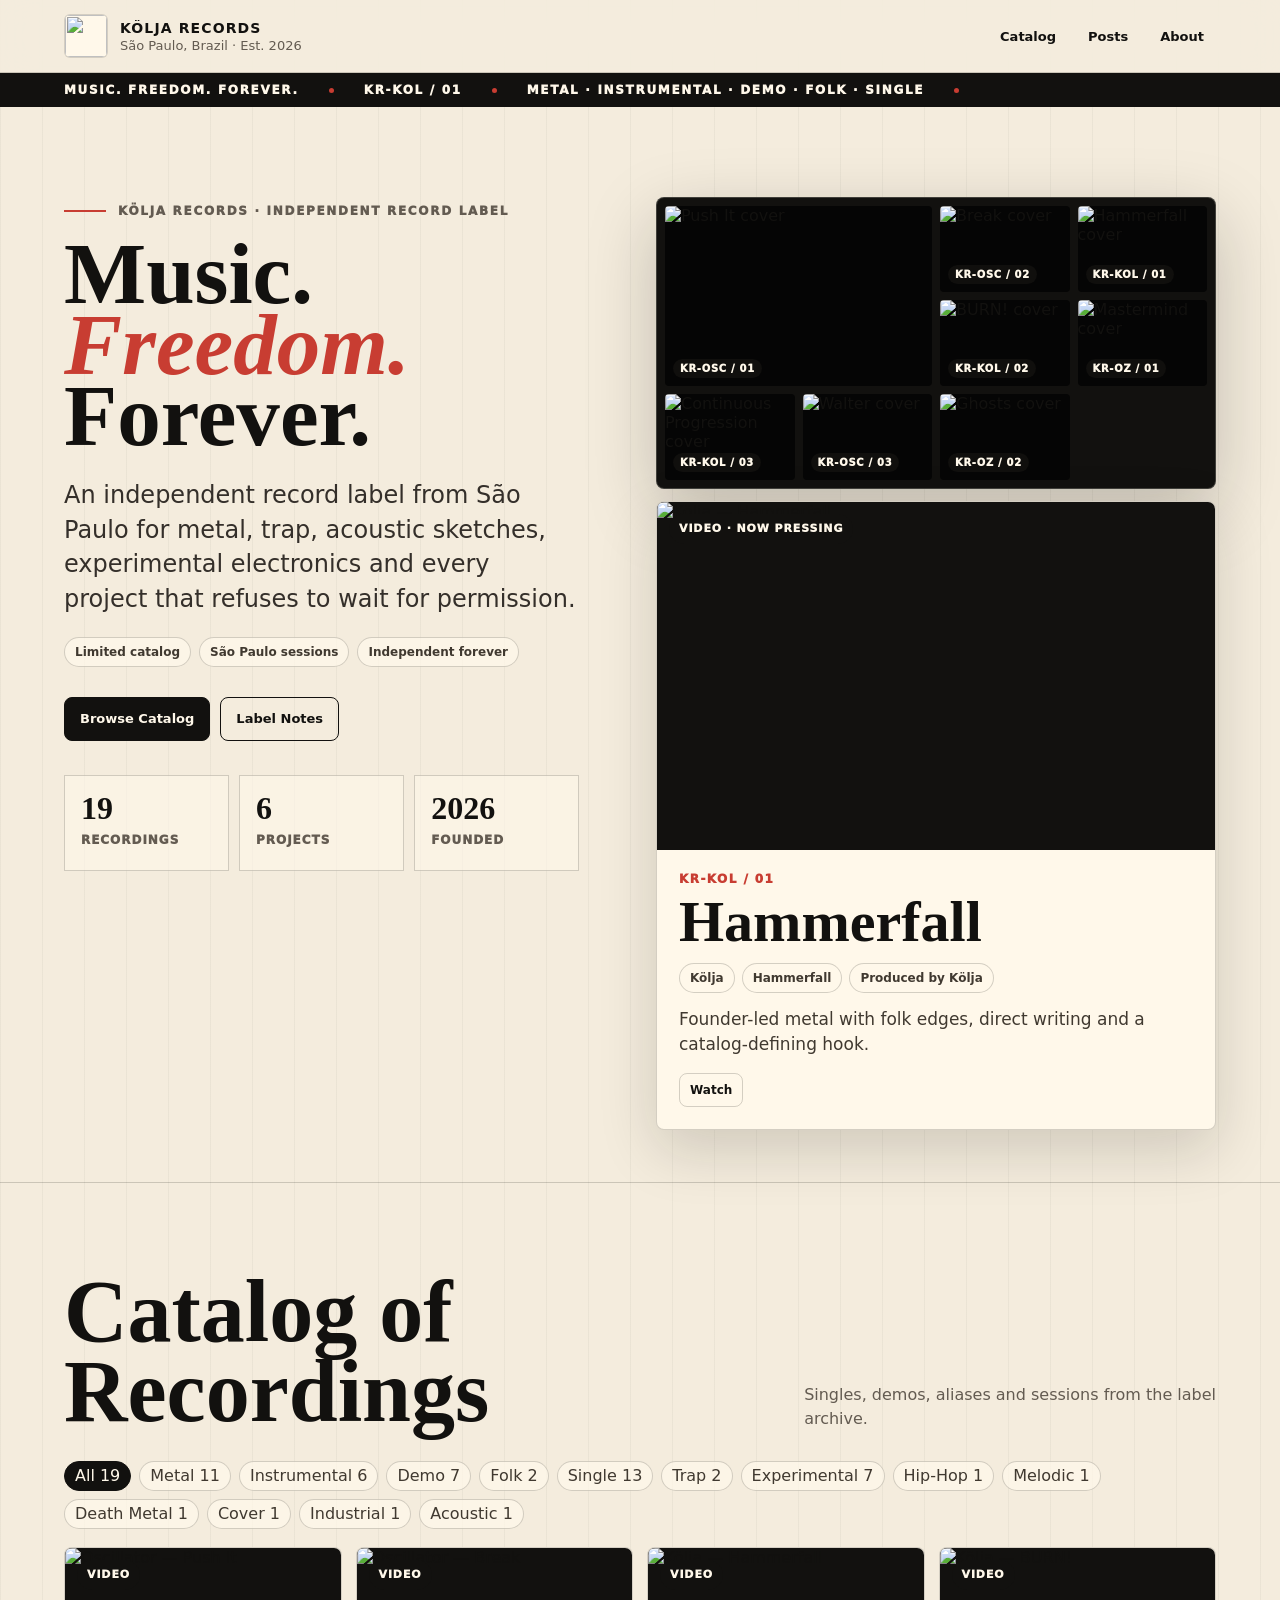
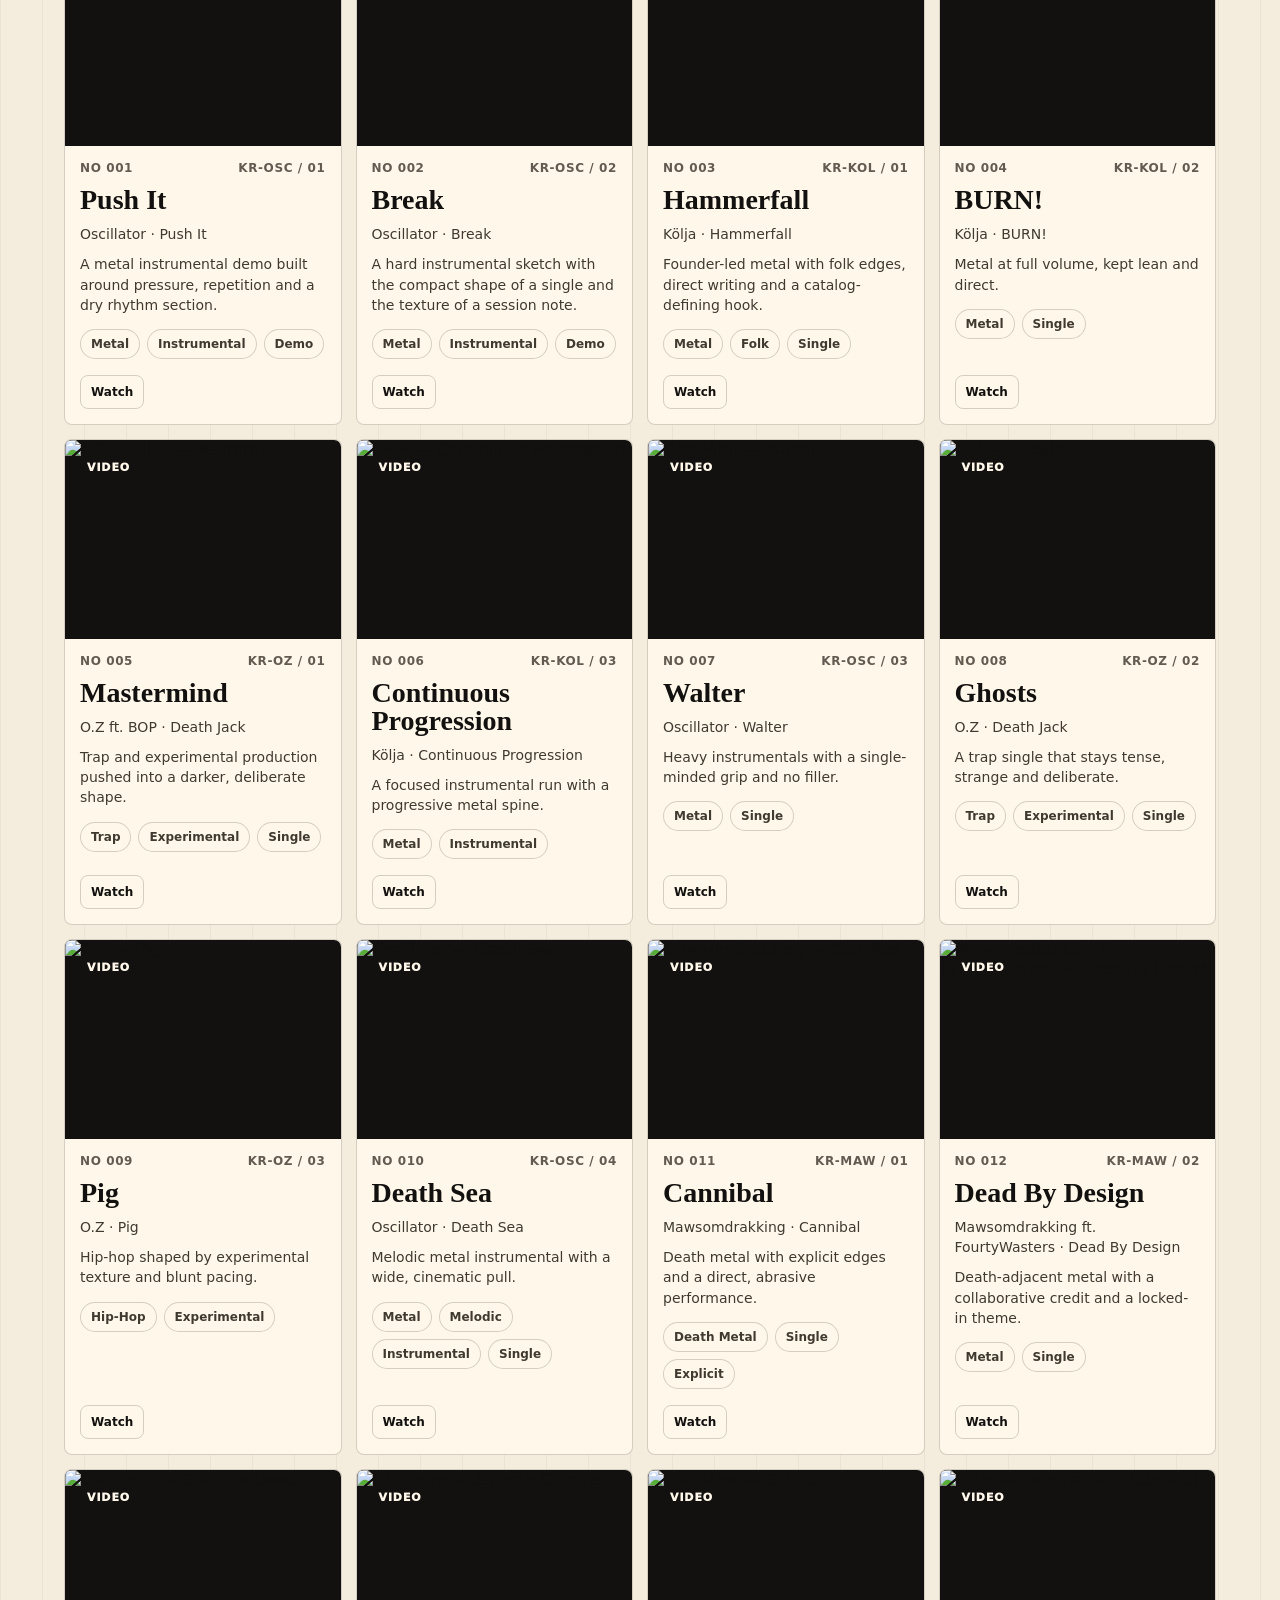
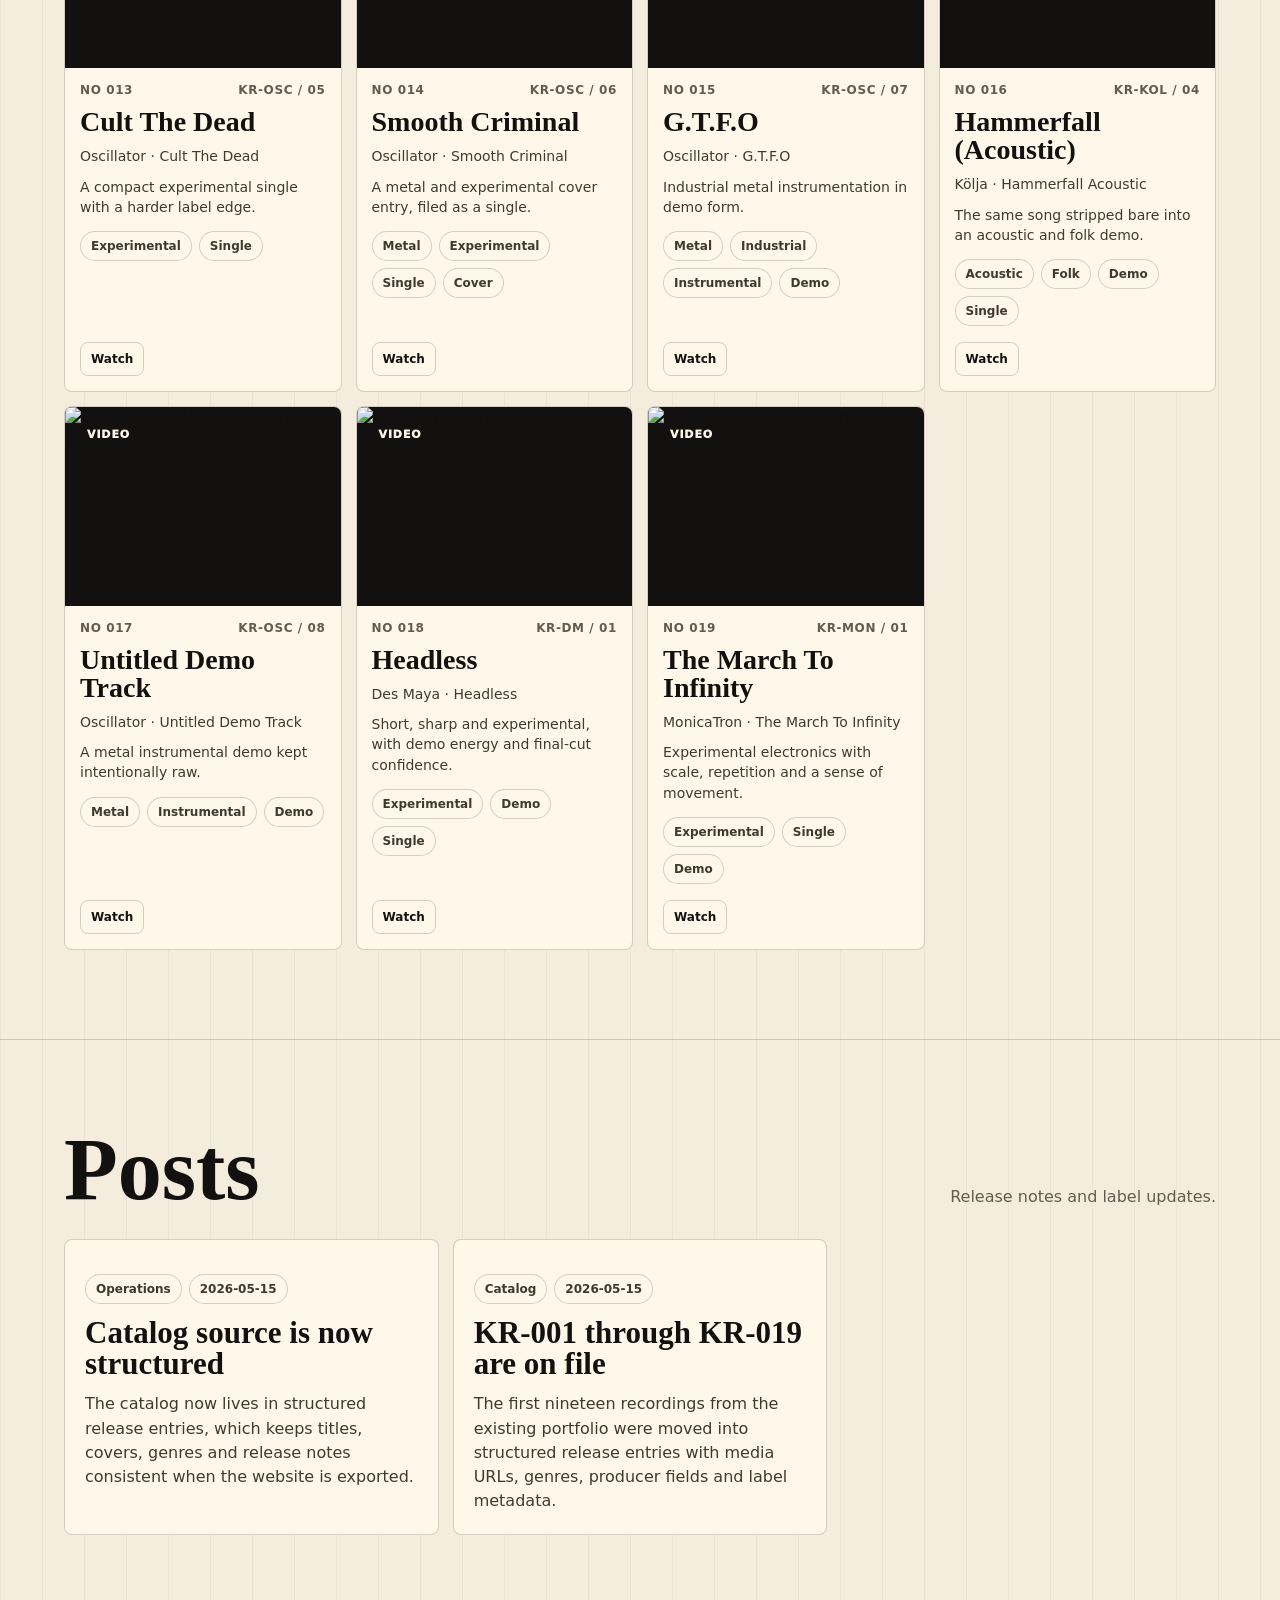
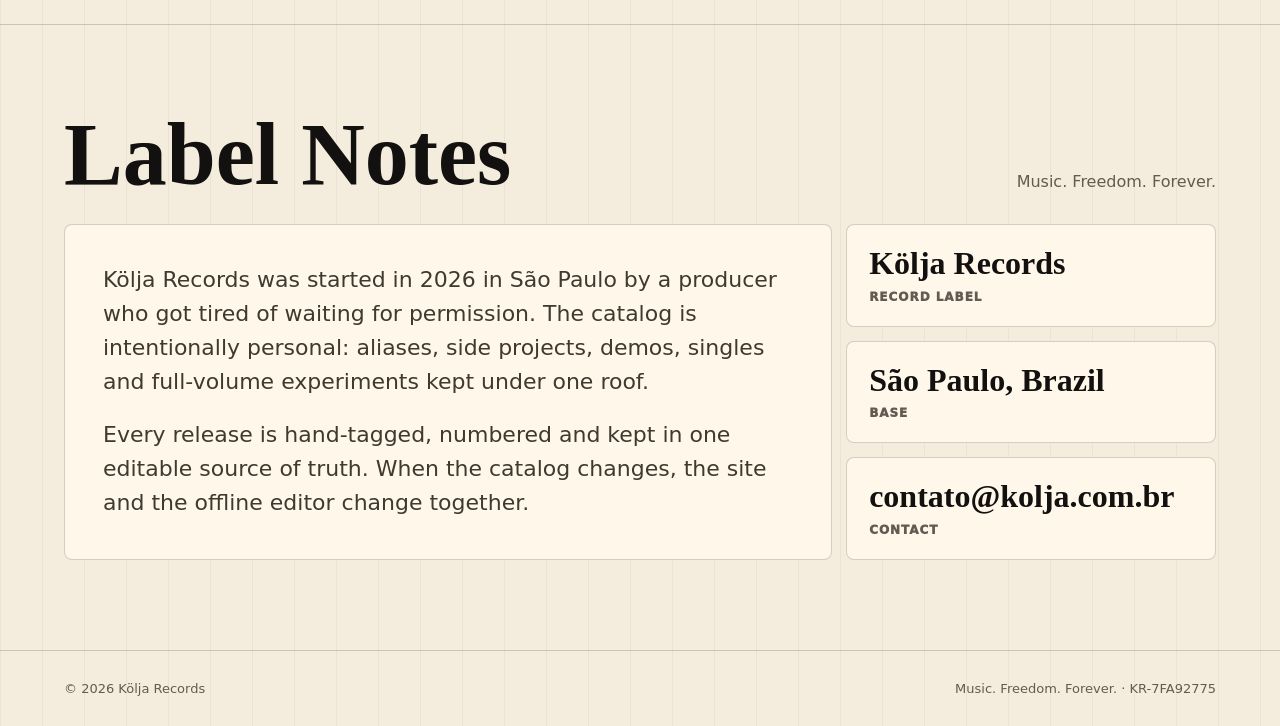
==== index.html @ baf02630 "Update index.html" ====
<!doctype html>
<html lang="en" data-kolja-public="true">
<head>
  <meta charset="utf-8">
  <meta name="viewport" content="width=device-width, initial-scale=1">
  <meta name="description" content="An independent record label from São Paulo for metal, trap, acoustic sketches, experimental electronics and every project that refuses to wait for permission.">
  <meta name="kolja-content-hash" content="KR-7FA92775">
  <title>Kölja Records — Music. Freedom. Forever.</title>
  <style>
    :root{--ink:#12110f;--paper:#f4ecdd;--cream:#fff8ea;--muted:#635b51;--line:rgba(18,17,15,.18);--accent:#c83d32;--green:#465f4a;--blue:#285b78;--radius:8px;font-family:Inter,ui-sans-serif,system-ui,-apple-system,BlinkMacSystemFont,"Segoe UI",sans-serif;color-scheme:light}
    *{box-sizing:border-box}html{scroll-behavior:smooth}body{margin:0;color:var(--ink);background:linear-gradient(90deg,rgba(18,17,15,.04) 1px,transparent 1px) 0 0/42px 42px,var(--paper)}a{color:inherit;text-decoration:none}img{display:block;max-width:100%}
    .nav{position:sticky;top:0;z-index:20;display:flex;align-items:center;justify-content:space-between;gap:20px;min-height:72px;padding:14px clamp(18px,5vw,72px);border-bottom:1px solid var(--line);background:rgba(244,236,221,.92);backdrop-filter:blur(16px)}
    .brand{display:flex;align-items:center;gap:12px;min-width:0}.logo,.mark{width:44px;height:44px;flex:0 0 44px}.logo{display:block;overflow:hidden;border:1px solid var(--line);border-radius:6px;background:var(--cream)}.logo img{width:100%;height:100%;object-fit:contain}.mark{display:grid;place-items:center;background:var(--ink);color:var(--cream);font-family:Georgia,serif;font-size:24px}.brand-text{min-width:0}.brand-text b,.brand-text span{display:block;white-space:nowrap;overflow:hidden;text-overflow:ellipsis}.brand-text b{font-size:14px;letter-spacing:.08em;text-transform:uppercase}.brand-text span{margin-top:2px;color:var(--muted);font-size:13px}.navlinks{display:flex;gap:8px}.navlinks a{min-height:38px;display:inline-flex;align-items:center;padding:0 12px;border-radius:999px;font-size:13px;font-weight:850}.navlinks a:hover{background:rgba(18,17,15,.07)}
    .ticker{display:flex;gap:30px;overflow:hidden;padding:10px clamp(18px,5vw,72px);background:var(--ink);color:var(--cream);font-size:12px;font-weight:950;letter-spacing:.14em;text-transform:uppercase;white-space:nowrap}.ticker span::after{content:"";display:inline-block;width:5px;height:5px;margin-left:30px;border-radius:50%;background:var(--accent);vertical-align:middle}
    .hero{display:grid;grid-template-columns:minmax(0,1fr) minmax(360px,560px);gap:clamp(28px,6vw,82px);min-height:calc(100vh - 108px);padding:clamp(52px,7vw,96px) clamp(18px,5vw,72px) 52px;border-bottom:1px solid var(--line)}
    .eyebrow{display:inline-flex;align-items:center;gap:12px;margin-bottom:20px;color:var(--muted);font-size:12px;font-weight:950;letter-spacing:.14em;text-transform:uppercase}.eyebrow:before{content:"";width:42px;height:2px;background:var(--accent)}
    h1,h2,h3,p{margin:0}h1{max-width:920px;font-family:Georgia,"Times New Roman",serif;font-size:clamp(62px,8vw,132px);line-height:.82;letter-spacing:0}h1 span{color:var(--accent);font-style:italic}.lead{max-width:700px;margin-top:26px;color:#342f2a;font-size:clamp(18px,2.1vw,24px);line-height:1.45}.cue{display:flex;flex-wrap:wrap;gap:8px;margin-top:20px}.cue span,.chip{display:inline-flex;align-items:center;min-height:30px;padding:0 10px;border:1px solid var(--line);border-radius:999px;background:rgba(255,248,234,.72);color:#403930;font-size:12px;font-weight:850}
    .hero-actions{display:flex;flex-wrap:wrap;gap:10px;margin-top:30px}.button{display:inline-flex;min-height:44px;align-items:center;justify-content:center;padding:0 15px;border-radius:var(--radius);border:1px solid var(--ink);font-size:13px;font-weight:900}.button.dark{background:var(--ink);color:var(--cream)}
    .hero-stack{display:grid;gap:12px;align-self:center}.cover-wall{display:grid;grid-template-columns:repeat(4,minmax(0,1fr));gap:8px;padding:8px;border:1px solid rgba(255,248,234,.2);border-radius:var(--radius);background:var(--ink);box-shadow:0 22px 70px rgba(18,17,15,.22)}.cover-tile{position:relative;min-height:86px;overflow:hidden;border-radius:4px;background:#050505}.cover-tile.large{grid-column:span 2;grid-row:span 2}.cover-tile img,.generated-cover{width:100%;height:100%;object-fit:cover}.cover-tile span{position:absolute;left:8px;bottom:8px;max-width:calc(100% - 16px);overflow:hidden;text-overflow:ellipsis;white-space:nowrap;padding:4px 7px;border-radius:999px;background:rgba(18,17,15,.86);color:var(--cream);font-size:10px;font-weight:950;letter-spacing:.07em}
    .featured{overflow:hidden;border:1px solid var(--line);border-radius:var(--radius);background:var(--cream);box-shadow:0 20px 58px rgba(18,17,15,.16)}.featured-media{position:relative;aspect-ratio:16/10;background:var(--ink)}.featured-media img{width:100%;height:100%;object-fit:cover}.badge{position:absolute;top:12px;left:12px;min-height:30px;display:inline-flex;align-items:center;padding:0 10px;border-radius:999px;background:var(--ink);color:var(--cream);font-size:11px;font-weight:950;letter-spacing:.08em;text-transform:uppercase}.featured-body{padding:22px}.kicker{color:var(--accent);font-size:12px;font-weight:950;letter-spacing:.12em;text-transform:uppercase}.featured h2{margin-top:8px;font-family:Georgia,serif;font-size:clamp(36px,5vw,58px);line-height:.95}.featured p{margin-top:14px;color:#403930;font-size:17px;line-height:1.45}
    .stats{display:grid;grid-template-columns:repeat(3,minmax(0,1fr));gap:10px;margin-top:34px;max-width:760px}.stat{min-height:96px;padding:16px;border:1px solid var(--line);background:rgba(255,248,234,.58)}.stat b{display:block;font-family:Georgia,serif;font-size:32px;line-height:1}.stat span{display:block;margin-top:9px;color:var(--muted);font-size:12px;font-weight:950;letter-spacing:.08em;text-transform:uppercase}
    .section{padding:clamp(46px,7vw,92px) clamp(18px,5vw,72px);border-bottom:1px solid var(--line)}.section-head{display:flex;align-items:end;justify-content:space-between;gap:24px;margin-bottom:30px}.section h2{max-width:780px;font-family:Georgia,serif;font-size:clamp(42px,7vw,88px);line-height:.9}.note{max-width:480px;color:var(--muted);font-size:16px;line-height:1.5}.genre-strip{display:flex;flex-wrap:wrap;gap:8px;margin-bottom:18px}button.chip{font:inherit;cursor:pointer}.chip.active{background:var(--ink);border-color:var(--ink);color:var(--cream)}
    .grid{display:grid;grid-template-columns:repeat(4,minmax(0,1fr));gap:14px}.card{display:flex;min-height:100%;flex-direction:column;overflow:hidden;border:1px solid var(--line);border-radius:var(--radius);background:var(--cream)}.card[hidden]{display:none}.card-cover{position:relative;aspect-ratio:1/.72;background:var(--ink)}.card-cover img{width:100%;height:100%;object-fit:cover}.media-frame{position:absolute;inset:0;width:100%;height:100%;border:0;background:var(--ink)}.audio-player{position:absolute;inset:0;display:grid;align-content:center;gap:12px;padding:18px;background:var(--ink);color:var(--cream)}.audio-player strong{font-family:Georgia,serif;font-size:20px;line-height:1.1}.audio-player audio{width:100%}.card-body{display:flex;flex:1;flex-direction:column;padding:15px}.row{display:flex;justify-content:space-between;gap:10px;color:var(--muted);font-size:12px;font-weight:900;letter-spacing:.05em;text-transform:uppercase}.card h3{margin-top:11px;font-family:Georgia,serif;font-size:28px;line-height:1}.card p{margin-top:10px;color:#403930;font-size:14px;line-height:1.45}.chips{display:flex;flex-wrap:wrap;gap:7px;margin-top:14px}.links{display:flex;flex-wrap:wrap;gap:8px;margin-top:auto;padding-top:16px}.mini{display:inline-flex;min-height:34px;align-items:center;padding:0 10px;border:1px solid var(--line);border-radius:var(--radius);background:transparent;color:inherit;font:inherit;font-size:12px;font-weight:900;cursor:pointer}
    .posts{display:grid;grid-template-columns:repeat(3,minmax(0,1fr));gap:14px}.post{min-height:260px;padding:20px;border:1px solid var(--line);border-radius:var(--radius);background:var(--cream)}.post img{width:100%;aspect-ratio:16/9;object-fit:cover;border-radius:6px;margin-bottom:14px}.post h3{margin-top:13px;font-family:Georgia,serif;font-size:31px;line-height:1}.post p{margin-top:13px;color:#403930;line-height:1.52}
    .about{display:grid;grid-template-columns:minmax(0,1.35fr) minmax(280px,.65fr);gap:14px}.panel{padding:clamp(22px,4vw,38px);border:1px solid var(--line);border-radius:var(--radius);background:var(--cream)}.panel p{color:#403930;font-size:clamp(18px,2vw,22px);line-height:1.55}.panel p+p{margin-top:18px}.metric{padding:22px;border:1px solid var(--line);border-radius:var(--radius);background:var(--cream)}.metric+.metric{margin-top:14px}.metric b{display:block;font-family:Georgia,serif;font-size:clamp(24px,2.5vw,38px);line-height:1.05;overflow-wrap:anywhere}.metric span{display:block;margin-top:9px;color:var(--muted);font-size:12px;font-weight:950;letter-spacing:.08em;text-transform:uppercase}.footer{display:flex;justify-content:space-between;gap:20px;padding:30px clamp(18px,5vw,72px);color:var(--muted);font-size:13px}
    @media(min-width:1121px) and (max-width:1280px){h1{font-size:clamp(62px,6.8vw,96px)}}@media(max-width:1120px){.hero{grid-template-columns:1fr}.grid{grid-template-columns:repeat(3,minmax(0,1fr))}.posts{grid-template-columns:repeat(2,minmax(0,1fr))}.hero-stack{max-width:720px}}@media(max-width:760px){.nav{align-items:stretch;flex-direction:column}.navlinks{overflow:auto}.hero{padding-top:34px}.stats,.about,.posts,.grid{grid-template-columns:1fr}.section-head{align-items:start;flex-direction:column}h1{font-size:clamp(52px,18vw,88px)}.footer{flex-direction:column}}</style>
</head>
<body>

  <header class="nav">
    <a class="brand" href="#top" aria-label="Kölja Records home"><span class="logo" aria-hidden="true"><img src="https://logokr.edgeone.app/file_000000007028720ebb1032bba8e28357.png" alt="" loading="eager" decoding="async"></span><span class="brand-text"><b>Kölja Records</b><span>São Paulo, Brazil · Est. 2026</span></span></a>
    <nav class="navlinks" aria-label="Main navigation"><a href="#catalog">Catalog</a><a href="#posts">Posts</a><a href="#about">About</a></nav>
  </header>
  <div class="ticker" aria-hidden="true"><span>Music. Freedom. Forever.</span><span>KR-KOL / 01</span><span>Metal · Instrumental · Demo · Folk · Single</span></div>
  <main>
    <section class="hero" id="top">
      <div>
        <div class="eyebrow">Kölja Records · Independent Record Label</div>
        <h1>Music. <span>Freedom.</span> Forever.</h1>
        <p class="lead">An independent record label from São Paulo for metal, trap, acoustic sketches, experimental electronics and every project that refuses to wait for permission.</p>
        <div class="cue"><span>Limited catalog</span><span>São Paulo sessions</span><span>Independent forever</span></div>
        <div class="hero-actions"><a class="button dark" href="#catalog">Browse Catalog</a><a class="button" href="#about">Label Notes</a></div>
        <div class="stats"><div class="stat"><b>19</b><span>Recordings</span></div><div class="stat"><b>6</b><span>Projects</span></div><div class="stat"><b>2026</b><span>Founded</span></div></div>
      </div>
      <div class="hero-stack"><div class="cover-wall"><div class="cover-tile large"><img src="https://i.ytimg.com/vi/OGAeGom10KY/hqdefault.jpg" alt="Push It cover"><span>KR-OSC / 01</span></div><div class="cover-tile "><img src="https://i.ytimg.com/vi/koUQryrxqrk/hqdefault.jpg" alt="Break cover"><span>KR-OSC / 02</span></div><div class="cover-tile "><img src="https://i.ytimg.com/vi/xqxQ5IadDpY/hqdefault.jpg" alt="Hammerfall cover"><span>KR-KOL / 01</span></div><div class="cover-tile "><img src="https://i.ytimg.com/vi/GmMP7IqZLj0/hqdefault.jpg" alt="BURN! cover"><span>KR-KOL / 02</span></div><div class="cover-tile "><img src="https://i.ytimg.com/vi/A5YZZgrpbbk/hqdefault.jpg" alt="Mastermind cover"><span>KR-OZ / 01</span></div><div class="cover-tile "><img src="https://i.ytimg.com/vi/zfY__Q774bM/hqdefault.jpg" alt="Continuous Progression cover"><span>KR-KOL / 03</span></div><div class="cover-tile "><img src="https://i.ytimg.com/vi/DG5HLkKvcME/hqdefault.jpg" alt="Walter cover"><span>KR-OSC / 03</span></div><div class="cover-tile "><img src="https://i.ytimg.com/vi/Q6x_J3MQnuU/hqdefault.jpg" alt="Ghosts cover"><span>KR-OZ / 02</span></div></div><article class="featured"><div class="featured-media"><img src="https://i.ytimg.com/vi/xqxQ5IadDpY/hqdefault.jpg" alt="Kölja — Hammerfall"><span class="badge">video · Now pressing</span></div><div class="featured-body"><div class="kicker">KR-KOL / 01</div><h2>Hammerfall</h2><div class="chips"><span class="chip">Kölja</span><span class="chip">Hammerfall</span><span class="chip">Produced by Kölja</span></div><p>Founder-led metal with folk edges, direct writing and a catalog-defining hook.</p><div class="links"><button class="mini" type="button" data-play-media data-media-type="video" data-media-url="https://www.youtube.com/watch?v=xqxQ5IadDpY" data-video-id="xqxQ5IadDpY" data-media-title="Kölja — Hammerfall">Watch</button></div></div></article></div>
    </section>
    <section class="section" id="catalog">
      <div class="section-head"><h2>Catalog of Recordings</h2><p class="note">Singles, demos, aliases and sessions from the label archive.</p></div>
      <div class="genre-strip" role="group" aria-label="Genre filters"><button class="chip active" type="button" data-filter-genre="All" aria-pressed="true">All 19</button><button class="chip" type="button" data-filter-genre="Metal" aria-pressed="false">Metal 11</button><button class="chip" type="button" data-filter-genre="Instrumental" aria-pressed="false">Instrumental 6</button><button class="chip" type="button" data-filter-genre="Demo" aria-pressed="false">Demo 7</button><button class="chip" type="button" data-filter-genre="Folk" aria-pressed="false">Folk 2</button><button class="chip" type="button" data-filter-genre="Single" aria-pressed="false">Single 13</button><button class="chip" type="button" data-filter-genre="Trap" aria-pressed="false">Trap 2</button><button class="chip" type="button" data-filter-genre="Experimental" aria-pressed="false">Experimental 7</button><button class="chip" type="button" data-filter-genre="Hip-Hop" aria-pressed="false">Hip-Hop 1</button><button class="chip" type="button" data-filter-genre="Melodic" aria-pressed="false">Melodic 1</button><button class="chip" type="button" data-filter-genre="Death Metal" aria-pressed="false">Death Metal 1</button><button class="chip" type="button" data-filter-genre="Cover" aria-pressed="false">Cover 1</button><button class="chip" type="button" data-filter-genre="Industrial" aria-pressed="false">Industrial 1</button><button class="chip" type="button" data-filter-genre="Acoustic" aria-pressed="false">Acoustic 1</button></div>
      <div class="grid" data-release-grid><article class="card" data-release-card data-genres="Metal|Instrumental|Demo"><div class="card-cover"><img src="https://i.ytimg.com/vi/OGAeGom10KY/hqdefault.jpg" alt="Oscillator — Push It"><span class="badge">video</span></div><div class="card-body"><div class="row"><span>No 001</span><span>KR-OSC / 01</span></div><h3>Push It</h3><p>Oscillator · Push It</p><p>A metal instrumental demo built around pressure, repetition and a dry rhythm section.</p><div class="chips"><span class="chip">Metal</span><span class="chip">Instrumental</span><span class="chip">Demo</span></div><div class="links"><button class="mini" type="button" data-play-media data-media-type="video" data-media-url="https://www.youtube.com/watch?v=OGAeGom10KY" data-video-id="OGAeGom10KY" data-media-title="Oscillator — Push It">Watch</button></div></div></article><article class="card" data-release-card data-genres="Metal|Instrumental|Demo"><div class="card-cover"><img src="https://i.ytimg.com/vi/koUQryrxqrk/hqdefault.jpg" alt="Oscillator — Break"><span class="badge">video</span></div><div class="card-body"><div class="row"><span>No 002</span><span>KR-OSC / 02</span></div><h3>Break</h3><p>Oscillator · Break</p><p>A hard instrumental sketch with the compact shape of a single and the texture of a session note.</p><div class="chips"><span class="chip">Metal</span><span class="chip">Instrumental</span><span class="chip">Demo</span></div><div class="links"><button class="mini" type="button" data-play-media data-media-type="video" data-media-url="https://www.youtube.com/watch?v=koUQryrxqrk" data-video-id="koUQryrxqrk" data-media-title="Oscillator — Break">Watch</button></div></div></article><article class="card" data-release-card data-genres="Metal|Folk|Single"><div class="card-cover"><img src="https://i.ytimg.com/vi/xqxQ5IadDpY/hqdefault.jpg" alt="Kölja — Hammerfall"><span class="badge">video</span></div><div class="card-body"><div class="row"><span>No 003</span><span>KR-KOL / 01</span></div><h3>Hammerfall</h3><p>Kölja · Hammerfall</p><p>Founder-led metal with folk edges, direct writing and a catalog-defining hook.</p><div class="chips"><span class="chip">Metal</span><span class="chip">Folk</span><span class="chip">Single</span></div><div class="links"><button class="mini" type="button" data-play-media data-media-type="video" data-media-url="https://www.youtube.com/watch?v=xqxQ5IadDpY" data-video-id="xqxQ5IadDpY" data-media-title="Kölja — Hammerfall">Watch</button></div></div></article><article class="card" data-release-card data-genres="Metal|Single"><div class="card-cover"><img src="https://i.ytimg.com/vi/GmMP7IqZLj0/hqdefault.jpg" alt="Kölja — BURN!"><span class="badge">video</span></div><div class="card-body"><div class="row"><span>No 004</span><span>KR-KOL / 02</span></div><h3>BURN!</h3><p>Kölja · BURN!</p><p>Metal at full volume, kept lean and direct.</p><div class="chips"><span class="chip">Metal</span><span class="chip">Single</span></div><div class="links"><button class="mini" type="button" data-play-media data-media-type="video" data-media-url="https://www.youtube.com/watch?v=GmMP7IqZLj0" data-video-id="GmMP7IqZLj0" data-media-title="Kölja — BURN!">Watch</button></div></div></article><article class="card" data-release-card data-genres="Trap|Experimental|Single"><div class="card-cover"><img src="https://i.ytimg.com/vi/A5YZZgrpbbk/hqdefault.jpg" alt="O.Z ft. BOP — Mastermind"><span class="badge">video</span></div><div class="card-body"><div class="row"><span>No 005</span><span>KR-OZ / 01</span></div><h3>Mastermind</h3><p>O.Z ft. BOP · Death Jack</p><p>Trap and experimental production pushed into a darker, deliberate shape.</p><div class="chips"><span class="chip">Trap</span><span class="chip">Experimental</span><span class="chip">Single</span></div><div class="links"><button class="mini" type="button" data-play-media data-media-type="video" data-media-url="https://www.youtube.com/watch?v=A5YZZgrpbbk" data-video-id="A5YZZgrpbbk" data-media-title="O.Z ft. BOP — Mastermind">Watch</button></div></div></article><article class="card" data-release-card data-genres="Metal|Instrumental"><div class="card-cover"><img src="https://i.ytimg.com/vi/zfY__Q774bM/hqdefault.jpg" alt="Kölja — Continuous Progression"><span class="badge">video</span></div><div class="card-body"><div class="row"><span>No 006</span><span>KR-KOL / 03</span></div><h3>Continuous Progression</h3><p>Kölja · Continuous Progression</p><p>A focused instrumental run with a progressive metal spine.</p><div class="chips"><span class="chip">Metal</span><span class="chip">Instrumental</span></div><div class="links"><button class="mini" type="button" data-play-media data-media-type="video" data-media-url="https://www.youtube.com/watch?v=zfY__Q774bM" data-video-id="zfY__Q774bM" data-media-title="Kölja — Continuous Progression">Watch</button></div></div></article><article class="card" data-release-card data-genres="Metal|Single"><div class="card-cover"><img src="https://i.ytimg.com/vi/DG5HLkKvcME/hqdefault.jpg" alt="Oscillator — Walter"><span class="badge">video</span></div><div class="card-body"><div class="row"><span>No 007</span><span>KR-OSC / 03</span></div><h3>Walter</h3><p>Oscillator · Walter</p><p>Heavy instrumentals with a single-minded grip and no filler.</p><div class="chips"><span class="chip">Metal</span><span class="chip">Single</span></div><div class="links"><button class="mini" type="button" data-play-media data-media-type="video" data-media-url="https://www.youtube.com/watch?v=DG5HLkKvcME" data-video-id="DG5HLkKvcME" data-media-title="Oscillator — Walter">Watch</button></div></div></article><article class="card" data-release-card data-genres="Trap|Experimental|Single"><div class="card-cover"><img src="https://i.ytimg.com/vi/Q6x_J3MQnuU/hqdefault.jpg" alt="O.Z — Ghosts"><span class="badge">video</span></div><div class="card-body"><div class="row"><span>No 008</span><span>KR-OZ / 02</span></div><h3>Ghosts</h3><p>O.Z · Death Jack</p><p>A trap single that stays tense, strange and deliberate.</p><div class="chips"><span class="chip">Trap</span><span class="chip">Experimental</span><span class="chip">Single</span></div><div class="links"><button class="mini" type="button" data-play-media data-media-type="video" data-media-url="https://www.youtube.com/watch?v=Q6x_J3MQnuU" data-video-id="Q6x_J3MQnuU" data-media-title="O.Z — Ghosts">Watch</button></div></div></article><article class="card" data-release-card data-genres="Hip-Hop|Experimental"><div class="card-cover"><img src="https://i.ytimg.com/vi/XtA_98WAhuo/hqdefault.jpg" alt="O.Z — Pig"><span class="badge">video</span></div><div class="card-body"><div class="row"><span>No 009</span><span>KR-OZ / 03</span></div><h3>Pig</h3><p>O.Z · Pig</p><p>Hip-hop shaped by experimental texture and blunt pacing.</p><div class="chips"><span class="chip">Hip-Hop</span><span class="chip">Experimental</span></div><div class="links"><button class="mini" type="button" data-play-media data-media-type="video" data-media-url="https://www.youtube.com/watch?v=XtA_98WAhuo" data-video-id="XtA_98WAhuo" data-media-title="O.Z — Pig">Watch</button></div></div></article><article class="card" data-release-card data-genres="Metal|Melodic|Instrumental|Single"><div class="card-cover"><img src="https://i.ytimg.com/vi/2O6iVBwnjs4/hqdefault.jpg" alt="Oscillator — Death Sea"><span class="badge">video</span></div><div class="card-body"><div class="row"><span>No 010</span><span>KR-OSC / 04</span></div><h3>Death Sea</h3><p>Oscillator · Death Sea</p><p>Melodic metal instrumental with a wide, cinematic pull.</p><div class="chips"><span class="chip">Metal</span><span class="chip">Melodic</span><span class="chip">Instrumental</span><span class="chip">Single</span></div><div class="links"><button class="mini" type="button" data-play-media data-media-type="video" data-media-url="https://www.youtube.com/watch?v=2O6iVBwnjs4" data-video-id="2O6iVBwnjs4" data-media-title="Oscillator — Death Sea">Watch</button></div></div></article><article class="card" data-release-card data-genres="Death Metal|Single"><div class="card-cover"><img src="https://i.ytimg.com/vi/qrzESphn3LE/hqdefault.jpg" alt="Mawsomdrakking — Cannibal"><span class="badge">video</span></div><div class="card-body"><div class="row"><span>No 011</span><span>KR-MAW / 01</span></div><h3>Cannibal</h3><p>Mawsomdrakking · Cannibal</p><p>Death metal with explicit edges and a direct, abrasive performance.</p><div class="chips"><span class="chip">Death Metal</span><span class="chip">Single</span><span class="chip">Explicit</span></div><div class="links"><button class="mini" type="button" data-play-media data-media-type="video" data-media-url="https://www.youtube.com/watch?v=qrzESphn3LE" data-video-id="qrzESphn3LE" data-media-title="Mawsomdrakking — Cannibal">Watch</button></div></div></article><article class="card" data-release-card data-genres="Metal|Single"><div class="card-cover"><img src="https://i.ytimg.com/vi/voueU7xzaKA/hqdefault.jpg" alt="Mawsomdrakking ft. FourtyWasters — Dead By Design"><span class="badge">video</span></div><div class="card-body"><div class="row"><span>No 012</span><span>KR-MAW / 02</span></div><h3>Dead By Design</h3><p>Mawsomdrakking ft. FourtyWasters · Dead By Design</p><p>Death-adjacent metal with a collaborative credit and a locked-in theme.</p><div class="chips"><span class="chip">Metal</span><span class="chip">Single</span></div><div class="links"><button class="mini" type="button" data-play-media data-media-type="video" data-media-url="https://www.youtube.com/watch?v=voueU7xzaKA" data-video-id="voueU7xzaKA" data-media-title="Mawsomdrakking ft. FourtyWasters — Dead By Design">Watch</button></div></div></article><article class="card" data-release-card data-genres="Experimental|Single"><div class="card-cover"><img src="https://i.ytimg.com/vi/b_YLZzWeoZM/hqdefault.jpg" alt="Oscillator — Cult The Dead"><span class="badge">video</span></div><div class="card-body"><div class="row"><span>No 013</span><span>KR-OSC / 05</span></div><h3>Cult The Dead</h3><p>Oscillator · Cult The Dead</p><p>A compact experimental single with a harder label edge.</p><div class="chips"><span class="chip">Experimental</span><span class="chip">Single</span></div><div class="links"><button class="mini" type="button" data-play-media data-media-type="video" data-media-url="https://www.youtube.com/watch?v=b_YLZzWeoZM" data-video-id="b_YLZzWeoZM" data-media-title="Oscillator — Cult The Dead">Watch</button></div></div></article><article class="card" data-release-card data-genres="Metal|Experimental|Single|Cover"><div class="card-cover"><img src="https://i.ytimg.com/vi/fEjjSUxQV_4/hqdefault.jpg" alt="Oscillator — Smooth Criminal"><span class="badge">video</span></div><div class="card-body"><div class="row"><span>No 014</span><span>KR-OSC / 06</span></div><h3>Smooth Criminal</h3><p>Oscillator · Smooth Criminal</p><p>A metal and experimental cover entry, filed as a single.</p><div class="chips"><span class="chip">Metal</span><span class="chip">Experimental</span><span class="chip">Single</span><span class="chip">Cover</span></div><div class="links"><button class="mini" type="button" data-play-media data-media-type="video" data-media-url="https://www.youtube.com/watch?v=fEjjSUxQV_4" data-video-id="fEjjSUxQV_4" data-media-title="Oscillator — Smooth Criminal">Watch</button></div></div></article><article class="card" data-release-card data-genres="Metal|Industrial|Instrumental|Demo"><div class="card-cover"><img src="https://i.ytimg.com/vi/HdiH-cpbleE/hqdefault.jpg" alt="Oscillator — G.T.F.O"><span class="badge">video</span></div><div class="card-body"><div class="row"><span>No 015</span><span>KR-OSC / 07</span></div><h3>G.T.F.O</h3><p>Oscillator · G.T.F.O</p><p>Industrial metal instrumentation in demo form.</p><div class="chips"><span class="chip">Metal</span><span class="chip">Industrial</span><span class="chip">Instrumental</span><span class="chip">Demo</span></div><div class="links"><button class="mini" type="button" data-play-media data-media-type="video" data-media-url="https://www.youtube.com/watch?v=HdiH-cpbleE" data-video-id="HdiH-cpbleE" data-media-title="Oscillator — G.T.F.O">Watch</button></div></div></article><article class="card" data-release-card data-genres="Acoustic|Folk|Demo|Single"><div class="card-cover"><img src="https://i.ytimg.com/vi/djJ4DpXkC1E/hqdefault.jpg" alt="Kölja — Hammerfall (Acoustic)"><span class="badge">video</span></div><div class="card-body"><div class="row"><span>No 016</span><span>KR-KOL / 04</span></div><h3>Hammerfall (Acoustic)</h3><p>Kölja · Hammerfall Acoustic</p><p>The same song stripped bare into an acoustic and folk demo.</p><div class="chips"><span class="chip">Acoustic</span><span class="chip">Folk</span><span class="chip">Demo</span><span class="chip">Single</span></div><div class="links"><button class="mini" type="button" data-play-media data-media-type="video" data-media-url="https://www.youtube.com/watch?v=djJ4DpXkC1E" data-video-id="djJ4DpXkC1E" data-media-title="Kölja — Hammerfall (Acoustic)">Watch</button></div></div></article><article class="card" data-release-card data-genres="Metal|Instrumental|Demo"><div class="card-cover"><img src="https://i.ytimg.com/vi/qrxRFZHVUi0/hqdefault.jpg" alt="Oscillator — Untitled Demo Track"><span class="badge">video</span></div><div class="card-body"><div class="row"><span>No 017</span><span>KR-OSC / 08</span></div><h3>Untitled Demo Track</h3><p>Oscillator · Untitled Demo Track</p><p>A metal instrumental demo kept intentionally raw.</p><div class="chips"><span class="chip">Metal</span><span class="chip">Instrumental</span><span class="chip">Demo</span></div><div class="links"><button class="mini" type="button" data-play-media data-media-type="video" data-media-url="https://www.youtube.com/watch?v=qrxRFZHVUi0" data-video-id="qrxRFZHVUi0" data-media-title="Oscillator — Untitled Demo Track">Watch</button></div></div></article><article class="card" data-release-card data-genres="Experimental|Demo|Single"><div class="card-cover"><img src="https://i.ytimg.com/vi/i7XT96PYMW0/hqdefault.jpg" alt="Des Maya — Headless"><span class="badge">video</span></div><div class="card-body"><div class="row"><span>No 018</span><span>KR-DM / 01</span></div><h3>Headless</h3><p>Des Maya · Headless</p><p>Short, sharp and experimental, with demo energy and final-cut confidence.</p><div class="chips"><span class="chip">Experimental</span><span class="chip">Demo</span><span class="chip">Single</span></div><div class="links"><button class="mini" type="button" data-play-media data-media-type="video" data-media-url="https://www.youtube.com/watch?v=i7XT96PYMW0" data-video-id="i7XT96PYMW0" data-media-title="Des Maya — Headless">Watch</button></div></div></article><article class="card" data-release-card data-genres="Experimental|Single|Demo"><div class="card-cover"><img src="https://i.ytimg.com/vi/UQ8yATeTuIo/hqdefault.jpg" alt="MonicaTron — The March To Infinity"><span class="badge">video</span></div><div class="card-body"><div class="row"><span>No 019</span><span>KR-MON / 01</span></div><h3>The March To Infinity</h3><p>MonicaTron · The March To Infinity</p><p>Experimental electronics with scale, repetition and a sense of movement.</p><div class="chips"><span class="chip">Experimental</span><span class="chip">Single</span><span class="chip">Demo</span></div><div class="links"><button class="mini" type="button" data-play-media data-media-type="video" data-media-url="https://www.youtube.com/watch?v=UQ8yATeTuIo" data-video-id="UQ8yATeTuIo" data-media-title="MonicaTron — The March To Infinity">Watch</button></div></div></article></div>
    </section>
    <section class="section" id="posts">
      <div class="section-head"><h2>Posts</h2><p class="note">Release notes and label updates.</p></div>
      <div class="posts"><article class="post"><div class="chips"><span class="chip">Operations</span><span class="chip">2026-05-15</span></div><h3>Catalog source is now structured</h3><p>The catalog now lives in structured release entries, which keeps titles, covers, genres and release notes consistent when the website is exported.</p></article><article class="post"><div class="chips"><span class="chip">Catalog</span><span class="chip">2026-05-15</span></div><h3>KR-001 through KR-019 are on file</h3><p>The first nineteen recordings from the existing portfolio were moved into structured release entries with media URLs, genres, producer fields and label metadata.</p></article></div>
    </section>
    <section class="section" id="about">
      <div class="section-head"><h2>Label Notes</h2><p class="note">Music. Freedom. Forever.</p></div>
      <div class="about"><div class="panel"><p>Kölja Records was started in 2026 in São Paulo by a producer who got tired of waiting for permission. The catalog is intentionally personal: aliases, side projects, demos, singles and full-volume experiments kept under one roof.</p><p>Every release is hand-tagged, numbered and kept in one editable source of truth. When the catalog changes, the site and the offline editor change together.</p></div><div><div class="metric"><b>Kölja Records</b><span>Record label</span></div><div class="metric"><b>São Paulo, Brazil</b><span>Base</span></div><div class="metric"><b>contato@kolja.com.br</b><span>Contact</span></div></div></div>
    </section>
  </main>
  <footer class="footer"><span>© 2026 Kölja Records</span><span>Music. Freedom. Forever. · KR-7FA92775</span></footer>
<script type="application/json" id="kolja-public-data">{
  "schema": "kolja-records-studio-v1",
  "meta": {
    "toolVersion": "1.0.0",
    "createdFrom": [
      "Kölja Records — Music. Freedom. Forever..html",
      "Kölja Records — Portfolio · Catalog of Recordings.html"
    ],
    "lastExportedAt": "2026-05-16T00:04:27.380Z",
    "contentHash": "KR-7FA92775"
  },
  "label": {
    "logoUrl": "https://logokr.edgeone.app/file_000000007028720ebb1032bba8e28357.png",
    "name": "Kölja Records",
    "mark": "K",
    "tagline": "Music. Freedom. Forever.",
    "heroTitle": "Music. Freedom. Forever.",
    "intro": "An independent record label from São Paulo for metal, trap, acoustic sketches, experimental electronics and every project that refuses to wait for permission.",
    "location": "São Paulo, Brazil",
    "founded": "2026",
    "recordLabel": "Kölja Records",
    "contact": "contato@kolja.com.br",
    "about": [
      "Kölja Records was started in 2026 in São Paulo by a producer who got tired of waiting for permission. The catalog is intentionally personal: aliases, side projects, demos, singles and full-volume experiments kept under one roof.",
      "Every release is hand-tagged, numbered and kept in one editable source of truth. When the catalog changes, the site and the offline editor change together."
    ],
    "links": {
      "youtube": "https://www.youtube.com/@Koljarecords",
      "bandcamp": "",
      "instagram": "https://instagram.com/koljarecords"
    }
  },
  "settings": {
    "theme": "afterhours",
    "accent": "#c83d32",
    "heroReleaseId": "kr-kol-01",
    "density": "editorial"
  },
  "genres": [
    "Metal",
    "Instrumental",
    "Demo",
    "Folk",
    "Single",
    "Trap",
    "Experimental",
    "Hip-Hop",
    "Melodic",
    "Death Metal",
    "Cover",
    "Industrial",
    "Acoustic"
  ],
  "posts": [
    {
      "published": true,
      "imageUrl": "",
      "id": "post-001",
      "date": "2026-05-15",
      "title": "Catalog source is now structured",
      "kicker": "Operations",
      "body": "The catalog now lives in structured release entries, which keeps titles, covers, genres and release notes consistent when the website is exported."
    },
    {
      "published": true,
      "imageUrl": "",
      "id": "post-002",
      "date": "2026-05-15",
      "title": "KR-001 through KR-019 are on file",
      "kicker": "Catalog",
      "body": "The first nineteen recordings from the existing portfolio were moved into structured release entries with media URLs, genres, producer fields and label metadata."
    }
  ],
  "releases": [
    {
      "published": true,
      "spotifyUrl": "",
      "bandcampUrl": "",
      "featured": false,
      "advisory": false,
      "id": "kr-osc-01",
      "number": "001",
      "catalog": "KR-OSC / 01",
      "title": "Push It",
      "artist": "Oscillator",
      "albumName": "Push It",
      "producer": "Kölja",
      "recordLabel": "Kölja Records",
      "genres": [
        "Metal",
        "Instrumental",
        "Demo"
      ],
      "mediaType": "video",
      "mediaUrl": "https://www.youtube.com/watch?v=OGAeGom10KY",
      "coverUrl": "https://i.ytimg.com/vi/OGAeGom10KY/hqdefault.jpg",
      "releaseDate": "2024-01-01",
      "description": "A metal instrumental demo built around pressure, repetition and a dry rhythm section."
    },
    {
      "published": true,
      "spotifyUrl": "",
      "bandcampUrl": "",
      "featured": false,
      "advisory": false,
      "id": "kr-osc-02",
      "number": "002",
      "catalog": "KR-OSC / 02",
      "title": "Break",
      "artist": "Oscillator",
      "albumName": "Break",
      "producer": "Kölja",
      "recordLabel": "Kölja Records",
      "genres": [
        "Metal",
        "Instrumental",
        "Demo"
      ],
      "mediaType": "video",
      "mediaUrl": "https://www.youtube.com/watch?v=koUQryrxqrk",
      "coverUrl": "https://i.ytimg.com/vi/koUQryrxqrk/hqdefault.jpg",
      "releaseDate": "2024-01-02",
      "description": "A hard instrumental sketch with the compact shape of a single and the texture of a session note."
    },
    {
      "published": true,
      "spotifyUrl": "",
      "bandcampUrl": "",
      "featured": true,
      "advisory": false,
      "id": "kr-kol-01",
      "number": "003",
      "catalog": "KR-KOL / 01",
      "title": "Hammerfall",
      "artist": "Kölja",
      "albumName": "Hammerfall",
      "producer": "Kölja",
      "recordLabel": "Kölja Records",
      "genres": [
        "Metal",
        "Folk",
        "Single"
      ],
      "mediaType": "video",
      "mediaUrl": "https://www.youtube.com/watch?v=xqxQ5IadDpY",
      "coverUrl": "https://i.ytimg.com/vi/xqxQ5IadDpY/hqdefault.jpg",
      "releaseDate": "2024-01-03",
      "description": "Founder-led metal with folk edges, direct writing and a catalog-defining hook."
    },
    {
      "published": true,
      "spotifyUrl": "",
      "bandcampUrl": "",
      "featured": true,
      "advisory": false,
      "id": "kr-kol-02",
      "number": "004",
      "catalog": "KR-KOL / 02",
      "title": "BURN!",
      "artist": "Kölja",
      "albumName": "BURN!",
      "producer": "Kölja",
      "recordLabel": "Kölja Records",
      "genres": [
        "Metal",
        "Single"
      ],
      "mediaType": "video",
      "mediaUrl": "https://www.youtube.com/watch?v=GmMP7IqZLj0",
      "coverUrl": "https://i.ytimg.com/vi/GmMP7IqZLj0/hqdefault.jpg",
      "releaseDate": "2024-01-04",
      "description": "Metal at full volume, kept lean and direct."
    },
    {
      "published": true,
      "spotifyUrl": "",
      "bandcampUrl": "",
      "featured": false,
      "advisory": false,
      "id": "kr-oz-01",
      "number": "005",
      "catalog": "KR-OZ / 01",
      "title": "Mastermind",
      "artist": "O.Z ft. BOP",
      "albumName": "Death Jack",
      "producer": "Kölja",
      "recordLabel": "Kölja Records",
      "genres": [
        "Trap",
        "Experimental",
        "Single"
      ],
      "mediaType": "video",
      "mediaUrl": "https://www.youtube.com/watch?v=A5YZZgrpbbk",
      "coverUrl": "https://i.ytimg.com/vi/A5YZZgrpbbk/hqdefault.jpg",
      "releaseDate": "2024-01-05",
      "description": "Trap and experimental production pushed into a darker, deliberate shape."
    },
    {
      "published": true,
      "spotifyUrl": "",
      "bandcampUrl": "",
      "featured": false,
      "advisory": false,
      "id": "kr-kol-03",
      "number": "006",
      "catalog": "KR-KOL / 03",
      "title": "Continuous Progression",
      "artist": "Kölja",
      "albumName": "Continuous Progression",
      "producer": "Kölja",
      "recordLabel": "Kölja Records",
      "genres": [
        "Metal",
        "Instrumental"
      ],
      "mediaType": "video",
      "mediaUrl": "https://www.youtube.com/watch?v=zfY__Q774bM",
      "coverUrl": "https://i.ytimg.com/vi/zfY__Q774bM/hqdefault.jpg",
      "releaseDate": "2024-01-06",
      "description": "A focused instrumental run with a progressive metal spine."
    },
    {
      "published": true,
      "spotifyUrl": "",
      "bandcampUrl": "",
      "featured": true,
      "advisory": false,
      "id": "kr-osc-03",
      "number": "007",
      "catalog": "KR-OSC / 03",
      "title": "Walter",
      "artist": "Oscillator",
      "albumName": "Walter",
      "producer": "Kölja",
      "recordLabel": "Kölja Records",
      "genres": [
        "Metal",
        "Single"
      ],
      "mediaType": "video",
      "mediaUrl": "https://www.youtube.com/watch?v=DG5HLkKvcME",
      "coverUrl": "https://i.ytimg.com/vi/DG5HLkKvcME/hqdefault.jpg",
      "releaseDate": "2024-01-07",
      "description": "Heavy instrumentals with a single-minded grip and no filler."
    },
    {
      "published": true,
      "spotifyUrl": "",
      "bandcampUrl": "",
      "featured": true,
      "advisory": false,
      "id": "kr-oz-02",
      "number": "008",
      "catalog": "KR-OZ / 02",
      "title": "Ghosts",
      "artist": "O.Z",
      "albumName": "Death Jack",
      "producer": "Kölja",
      "recordLabel": "Kölja Records",
      "genres": [
        "Trap",
        "Experimental",
        "Single"
      ],
      "mediaType": "video",
      "mediaUrl": "https://www.youtube.com/watch?v=Q6x_J3MQnuU",
      "coverUrl": "https://i.ytimg.com/vi/Q6x_J3MQnuU/hqdefault.jpg",
      "releaseDate": "2024-01-08",
      "description": "A trap single that stays tense, strange and deliberate."
    },
    {
      "published": true,
      "spotifyUrl": "",
      "bandcampUrl": "",
      "featured": false,
      "advisory": false,
      "id": "kr-oz-03",
      "number": "009",
      "catalog": "KR-OZ / 03",
      "title": "Pig",
      "artist": "O.Z",
      "albumName": "Pig",
      "producer": "Kölja",
      "recordLabel": "Kölja Records",
      "genres": [
        "Hip-Hop",
        "Experimental"
      ],
      "mediaType": "video",
      "mediaUrl": "https://www.youtube.com/watch?v=XtA_98WAhuo",
      "coverUrl": "https://i.ytimg.com/vi/XtA_98WAhuo/hqdefault.jpg",
      "releaseDate": "2024-01-09",
      "description": "Hip-hop shaped by experimental texture and blunt pacing."
    },
    {
      "published": true,
      "spotifyUrl": "",
      "bandcampUrl": "",
      "featured": false,
      "advisory": false,
      "id": "kr-osc-04",
      "number": "010",
      "catalog": "KR-OSC / 04",
      "title": "Death Sea",
      "artist": "Oscillator",
      "albumName": "Death Sea",
      "producer": "Kölja",
      "recordLabel": "Kölja Records",
      "genres": [
        "Metal",
        "Melodic",
        "Instrumental",
        "Single"
      ],
      "mediaType": "video",
      "mediaUrl": "https://www.youtube.com/watch?v=2O6iVBwnjs4",
      "coverUrl": "https://i.ytimg.com/vi/2O6iVBwnjs4/hqdefault.jpg",
      "releaseDate": "2024-01-10",
      "description": "Melodic metal instrumental with a wide, cinematic pull."
    },
    {
      "published": true,
      "spotifyUrl": "",
      "bandcampUrl": "",
      "featured": false,
      "advisory": true,
      "id": "kr-maw-01",
      "number": "011",
      "catalog": "KR-MAW / 01",
      "title": "Cannibal",
      "artist": "Mawsomdrakking",
      "albumName": "Cannibal",
      "producer": "Kölja",
      "recordLabel": "Kölja Records",
      "genres": [
        "Death Metal",
        "Single"
      ],
      "mediaType": "video",
      "mediaUrl": "https://www.youtube.com/watch?v=qrzESphn3LE",
      "coverUrl": "https://i.ytimg.com/vi/qrzESphn3LE/hqdefault.jpg",
      "releaseDate": "2024-01-11",
      "description": "Death metal with explicit edges and a direct, abrasive performance."
    },
    {
      "published": true,
      "spotifyUrl": "",
      "bandcampUrl": "",
      "featured": true,
      "advisory": false,
      "id": "kr-maw-02",
      "number": "012",
      "catalog": "KR-MAW / 02",
      "title": "Dead By Design",
      "artist": "Mawsomdrakking ft. FourtyWasters",
      "albumName": "Dead By Design",
      "producer": "Kölja",
      "recordLabel": "Kölja Records",
      "genres": [
        "Metal",
        "Single"
      ],
      "mediaType": "video",
      "mediaUrl": "https://www.youtube.com/watch?v=voueU7xzaKA",
      "coverUrl": "https://i.ytimg.com/vi/voueU7xzaKA/hqdefault.jpg",
      "releaseDate": "2024-01-12",
      "description": "Death-adjacent metal with a collaborative credit and a locked-in theme."
    },
    {
      "published": true,
      "spotifyUrl": "",
      "bandcampUrl": "",
      "featured": false,
      "advisory": false,
      "id": "kr-osc-05",
      "number": "013",
      "catalog": "KR-OSC / 05",
      "title": "Cult The Dead",
      "artist": "Oscillator",
      "albumName": "Cult The Dead",
      "producer": "Kölja",
      "recordLabel": "Kölja Records",
      "genres": [
        "Experimental",
        "Single"
      ],
      "mediaType": "video",
      "mediaUrl": "https://www.youtube.com/watch?v=b_YLZzWeoZM",
      "coverUrl": "https://i.ytimg.com/vi/b_YLZzWeoZM/hqdefault.jpg",
      "releaseDate": "2024-01-13",
      "description": "A compact experimental single with a harder label edge."
    },
    {
      "published": true,
      "spotifyUrl": "",
      "bandcampUrl": "",
      "featured": false,
      "advisory": false,
      "id": "kr-osc-06",
      "number": "014",
      "catalog": "KR-OSC / 06",
      "title": "Smooth Criminal",
      "artist": "Oscillator",
      "albumName": "Smooth Criminal",
      "producer": "Kölja",
      "recordLabel": "Kölja Records",
      "genres": [
        "Metal",
        "Experimental",
        "Single",
        "Cover"
      ],
      "mediaType": "video",
      "mediaUrl": "https://www.youtube.com/watch?v=fEjjSUxQV_4",
      "coverUrl": "https://i.ytimg.com/vi/fEjjSUxQV_4/hqdefault.jpg",
      "releaseDate": "2024-01-14",
      "description": "A metal and experimental cover entry, filed as a single."
    },
    {
      "published": true,
      "spotifyUrl": "",
      "bandcampUrl": "",
      "featured": false,
      "advisory": false,
      "id": "kr-osc-07",
      "number": "015",
      "catalog": "KR-OSC / 07",
      "title": "G.T.F.O",
      "artist": "Oscillator",
      "albumName": "G.T.F.O",
      "producer": "Kölja",
      "recordLabel": "Kölja Records",
      "genres": [
        "Metal",
        "Industrial",
        "Instrumental",
        "Demo"
      ],
      "mediaType": "video",
      "mediaUrl": "https://www.youtube.com/watch?v=HdiH-cpbleE",
      "coverUrl": "https://i.ytimg.com/vi/HdiH-cpbleE/hqdefault.jpg",
      "releaseDate": "2024-01-15",
      "description": "Industrial metal instrumentation in demo form."
    },
    {
      "published": true,
      "spotifyUrl": "",
      "bandcampUrl": "",
      "featured": true,
      "advisory": false,
      "id": "kr-kol-04",
      "number": "016",
      "catalog": "KR-KOL / 04",
      "title": "Hammerfall (Acoustic)",
      "artist": "Kölja",
      "albumName": "Hammerfall Acoustic",
      "producer": "Kölja",
      "recordLabel": "Kölja Records",
      "genres": [
        "Acoustic",
        "Folk",
        "Demo",
        "Single"
      ],
      "mediaType": "video",
      "mediaUrl": "https://www.youtube.com/watch?v=djJ4DpXkC1E",
      "coverUrl": "https://i.ytimg.com/vi/djJ4DpXkC1E/hqdefault.jpg",
      "releaseDate": "2024-01-16",
      "description": "The same song stripped bare into an acoustic and folk demo."
    },
    {
      "published": true,
      "spotifyUrl": "",
      "bandcampUrl": "",
      "featured": false,
      "advisory": false,
      "id": "kr-osc-08",
      "number": "017",
      "catalog": "KR-OSC / 08",
      "title": "Untitled Demo Track",
      "artist": "Oscillator",
      "albumName": "Untitled Demo Track",
      "producer": "Kölja",
      "recordLabel": "Kölja Records",
      "genres": [
        "Metal",
        "Instrumental",
        "Demo"
      ],
      "mediaType": "video",
      "mediaUrl": "https://www.youtube.com/watch?v=qrxRFZHVUi0",
      "coverUrl": "https://i.ytimg.com/vi/qrxRFZHVUi0/hqdefault.jpg",
      "releaseDate": "2024-01-17",
      "description": "A metal instrumental demo kept intentionally raw."
    },
    {
      "published": true,
      "spotifyUrl": "",
      "bandcampUrl": "",
      "featured": true,
      "advisory": false,
      "id": "kr-dm-01",
      "number": "018",
      "catalog": "KR-DM / 01",
      "title": "Headless",
      "artist": "Des Maya",
      "albumName": "Headless",
      "producer": "Kölja",
      "recordLabel": "Kölja Records",
      "genres": [
        "Experimental",
        "Demo",
        "Single"
      ],
      "mediaType": "video",
      "mediaUrl": "https://www.youtube.com/watch?v=i7XT96PYMW0",
      "coverUrl": "https://i.ytimg.com/vi/i7XT96PYMW0/hqdefault.jpg",
      "releaseDate": "2024-01-18",
      "description": "Short, sharp and experimental, with demo energy and final-cut confidence."
    },
    {
      "published": true,
      "spotifyUrl": "",
      "bandcampUrl": "",
      "featured": true,
      "advisory": false,
      "id": "kr-mon-01",
      "number": "019",
      "catalog": "KR-MON / 01",
      "title": "The March To Infinity",
      "artist": "MonicaTron",
      "albumName": "The March To Infinity",
      "producer": "Kölja",
      "recordLabel": "Kölja Records",
      "genres": [
        "Experimental",
        "Single",
        "Demo"
      ],
      "mediaType": "video",
      "mediaUrl": "https://www.youtube.com/watch?v=UQ8yATeTuIo",
      "coverUrl": "https://i.ytimg.com/vi/UQ8yATeTuIo/hqdefault.jpg",
      "releaseDate": "2024-01-19",
      "description": "Experimental electronics with scale, repetition and a sense of movement."
    }
  ]
}</script>
<script>
(() => {
  const cards = Array.from(document.querySelectorAll("[data-release-card]"));
  const filterButtons = Array.from(document.querySelectorAll("[data-filter-genre]"));

  function escapeAttribute(value) {
    return String(value || "").replace(/[&<>"']/g, (char) => ({
      "&": "&amp;",
      "<": "&lt;",
      ">": "&gt;",
      '"': "&quot;",
      "'": "&#39;"
    }[char]));
  }

  function getYouTubeId(url) {
    const raw = String(url || "").trim();
    if (/^[A-Za-z0-9_-]{8,}$/.test(raw) && !raw.includes("http")) return raw;
    const patterns = [
      /youtube\.com\/watch\?v=([^&]+)/,
      /youtu\.be\/([^?&]+)/,
      /youtube\.com\/embed\/([^?&]+)/
    ];
    for (const pattern of patterns) {
      const match = raw.match(pattern);
      if (match) return match[1];
    }
    return "";
  }

  function applyFilter(genre) {
    const selected = genre || "All";
    cards.forEach((card) => {
      const genres = (card.dataset.genres || "").split("|").filter(Boolean);
      card.hidden = selected !== "All" && !genres.includes(selected);
    });
    filterButtons.forEach((button) => {
      const active = button.dataset.filterGenre === selected;
      button.classList.toggle("active", active);
      button.setAttribute("aria-pressed", active ? "true" : "false");
    });
  }

  function playMedia(button) {
    const holder = button.closest(".card, .featured")?.querySelector(".card-cover, .featured-media");
    if (!holder) return;
    const url = button.dataset.mediaUrl || "";
    const mediaType = button.dataset.mediaType || "video";
    const title = escapeAttribute(button.dataset.mediaTitle || "Kölja Records player");
    if (mediaType === "audio") {
      holder.innerHTML = '<div class="audio-player"><strong>' + title + '</strong><audio controls autoplay src="' + escapeAttribute(url) + '"></audio></div>';
      return;
    }
    const videoId = button.dataset.videoId || getYouTubeId(url);
    if (videoId) {
      holder.innerHTML = '<iframe class="media-frame" title="' + title + '" src="https://www.youtube.com/embed/' + escapeAttribute(videoId) + '?autoplay=1&rel=0" allow="accelerometer; autoplay; clipboard-write; encrypted-media; gyroscope; picture-in-picture; web-share" allowfullscreen></iframe>';
      return;
    }
    holder.innerHTML = '<video class="media-frame" controls autoplay src="' + escapeAttribute(url) + '"></video>';
  }

  document.addEventListener("click", (event) => {
    const filter = event.target.closest("[data-filter-genre]");
    if (filter) {
      event.preventDefault();
      applyFilter(filter.dataset.filterGenre);
      return;
    }
    const media = event.target.closest("[data-play-media]");
    if (media) {
      event.preventDefault();
      playMedia(media);
    }
  });
})();
</script>
</body>
</html>
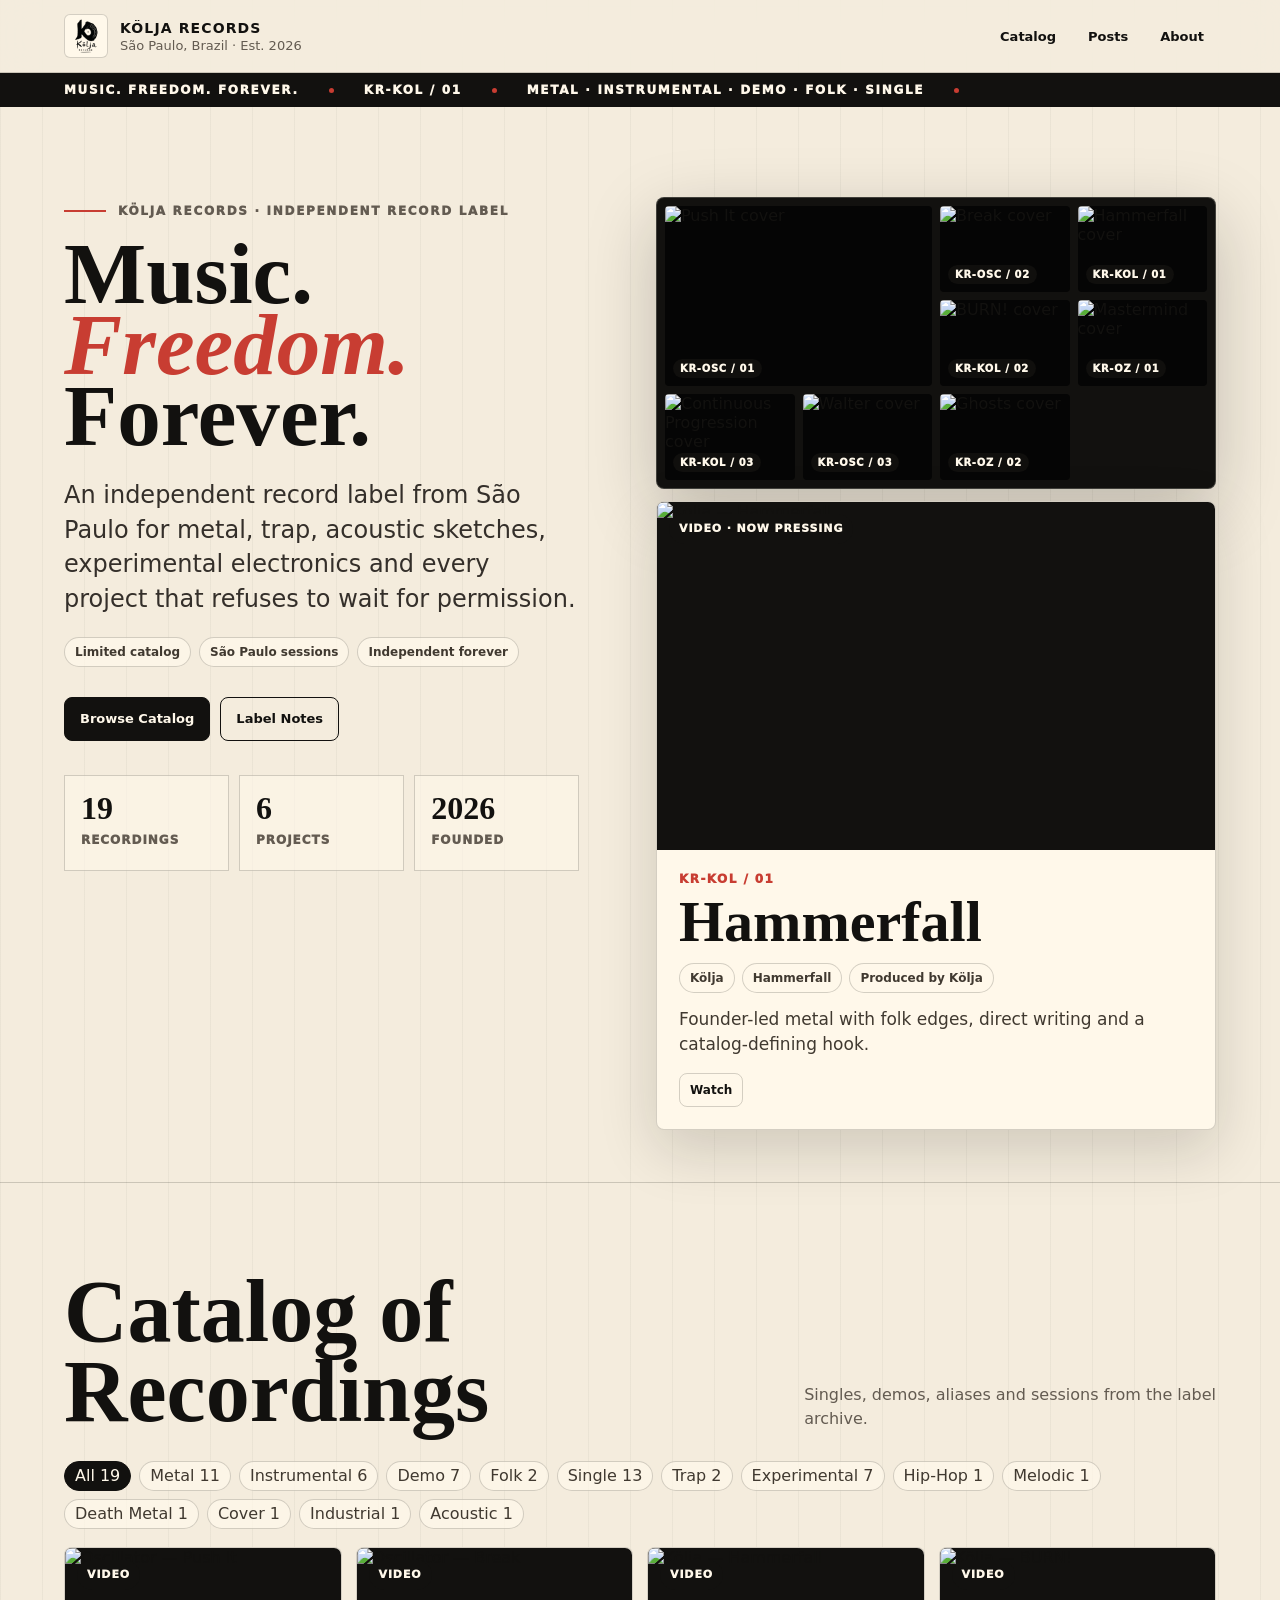
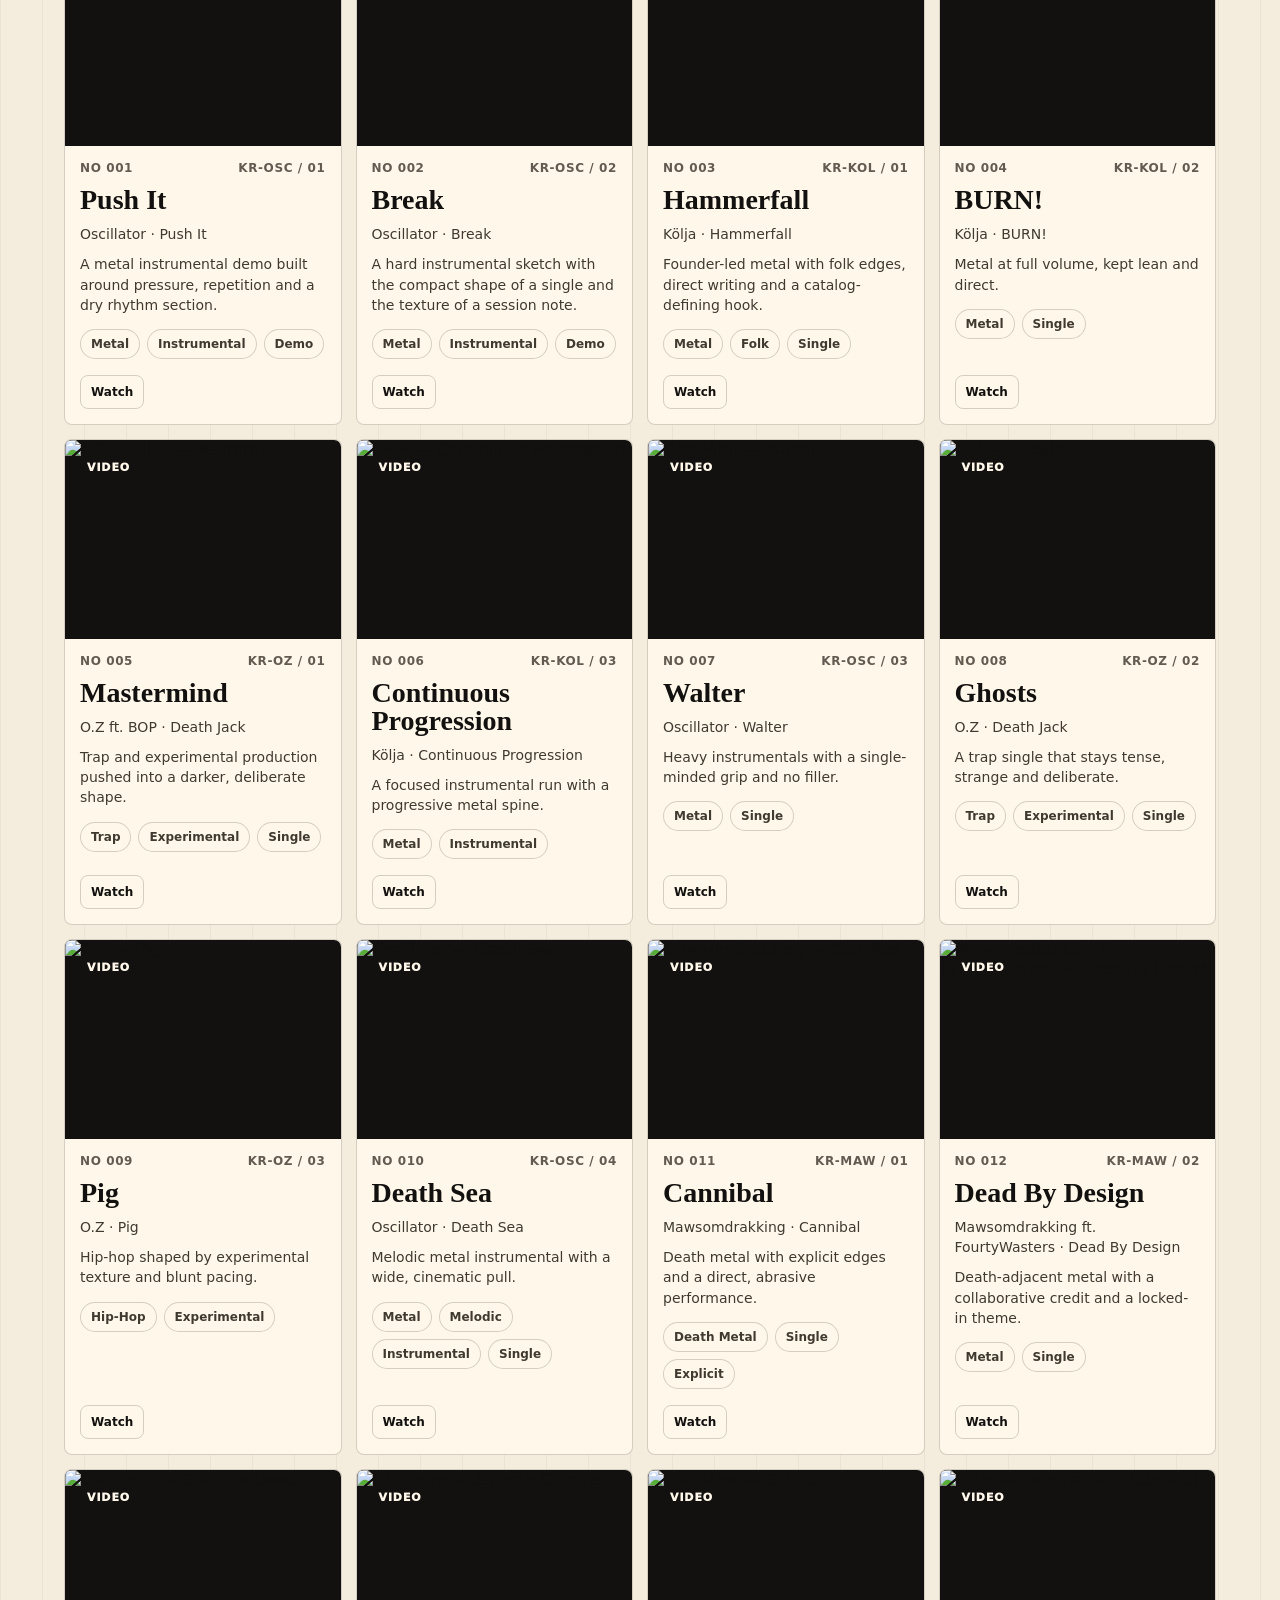
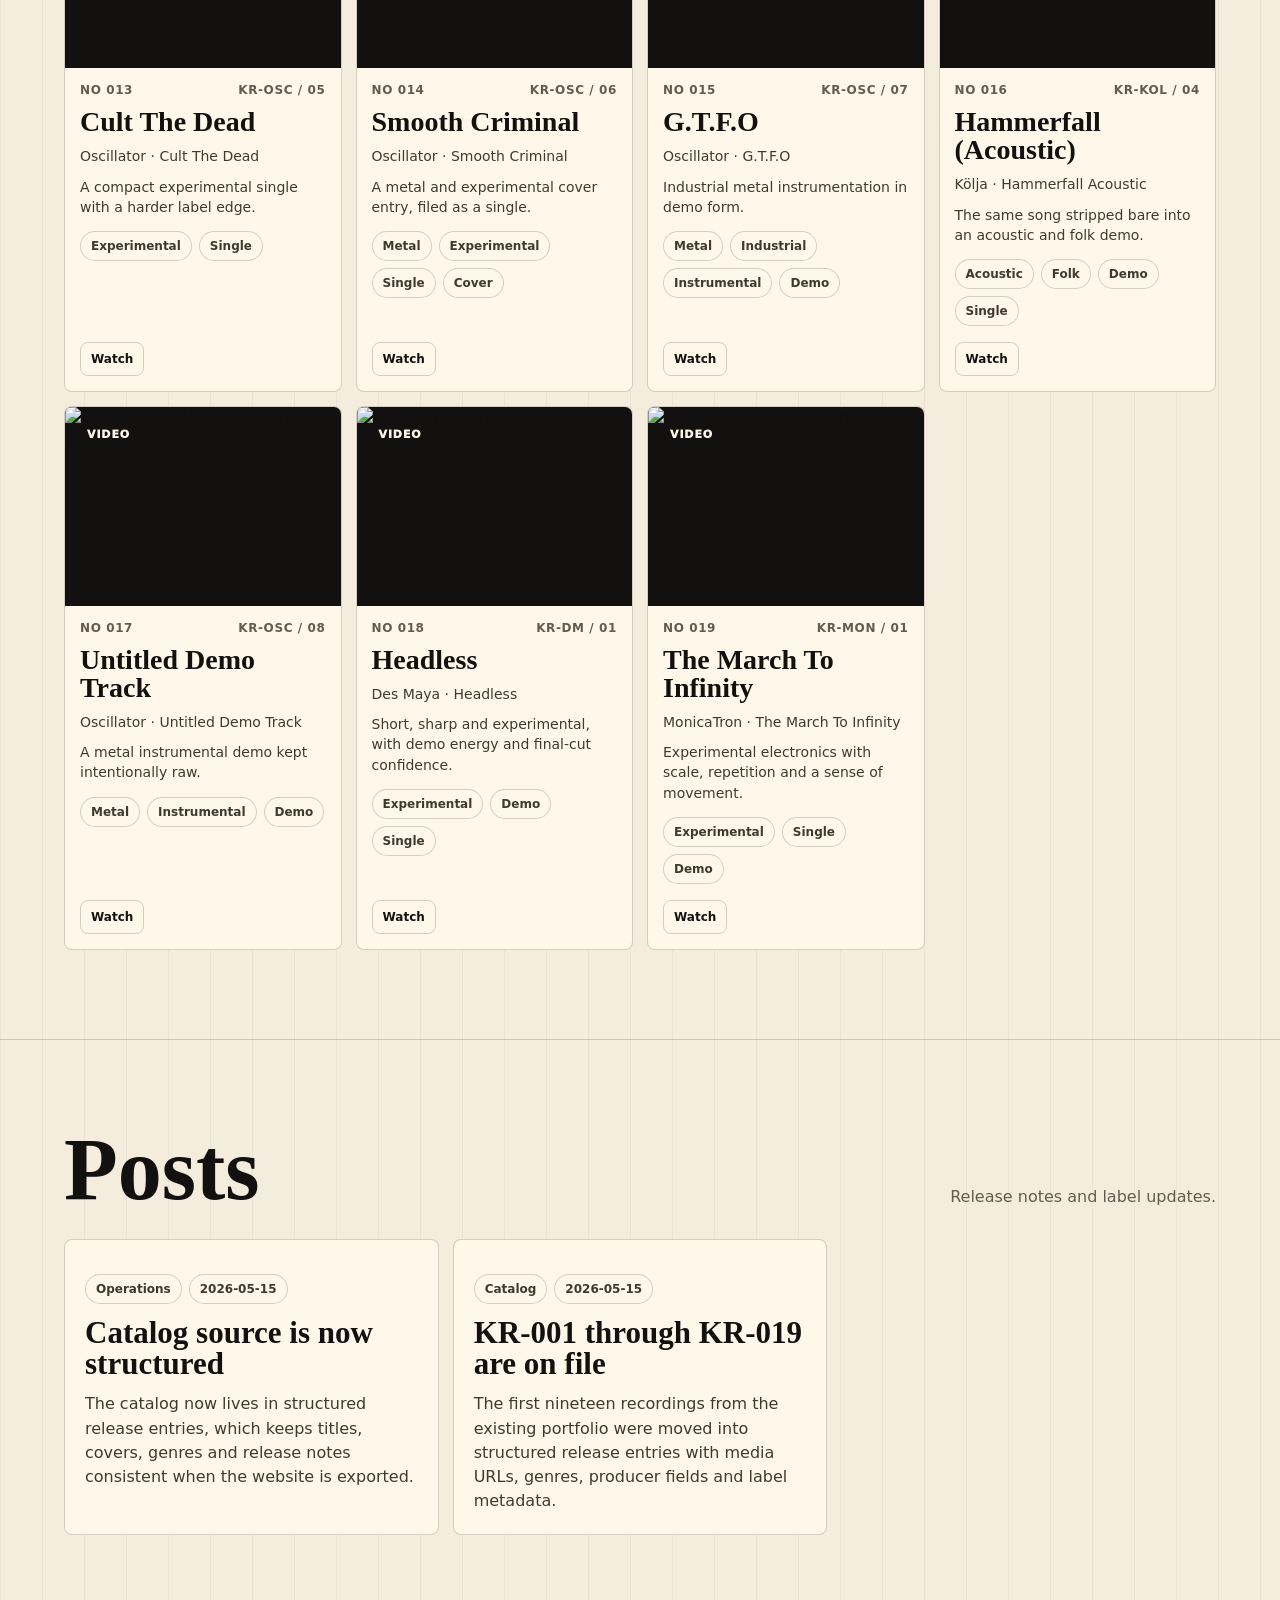
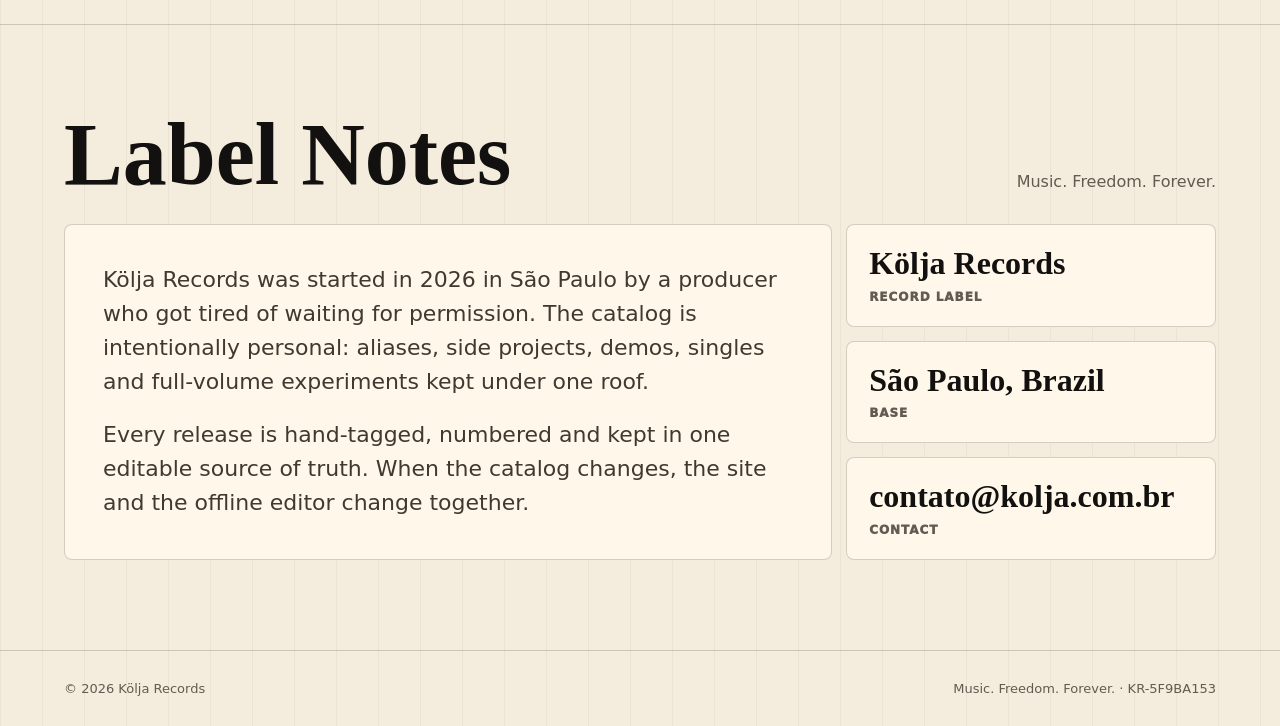
==== commit abf46fe9: "Update index.html" ====
--- a/index.html
+++ b/index.html
@@ -4,7 +4,7 @@
   <meta charset="utf-8">
   <meta name="viewport" content="width=device-width, initial-scale=1">
   <meta name="description" content="An independent record label from São Paulo for metal, trap, acoustic sketches, experimental electronics and every project that refuses to wait for permission.">
-  <meta name="kolja-content-hash" content="KR-7FA92775">
+  <meta name="kolja-content-hash" content="KR-5F9BA153">
   <title>Kölja Records — Music. Freedom. Forever.</title>
   <style>
     :root{--ink:#12110f;--paper:#f4ecdd;--cream:#fff8ea;--muted:#635b51;--line:rgba(18,17,15,.18);--accent:#c83d32;--green:#465f4a;--blue:#285b78;--radius:8px;font-family:Inter,ui-sans-serif,system-ui,-apple-system,BlinkMacSystemFont,"Segoe UI",sans-serif;color-scheme:light}
@@ -28,7 +28,7 @@
 <body>
 
   <header class="nav">
-    <a class="brand" href="#top" aria-label="Kölja Records home"><span class="logo" aria-hidden="true"><img src="https://logokr.edgeone.app/file_000000007028720ebb1032bba8e28357.png" alt="" loading="eager" decoding="async"></span><span class="brand-text"><b>Kölja Records</b><span>São Paulo, Brazil · Est. 2026</span></span></a>
+    <a class="brand" href="#top" aria-label="Kölja Records home"><span class="logo" aria-hidden="true"><img src="logo.png" alt="" loading="eager" decoding="async"></span><span class="brand-text"><b>Kölja Records</b><span>São Paulo, Brazil · Est. 2026</span></span></a>
     <nav class="navlinks" aria-label="Main navigation"><a href="#catalog">Catalog</a><a href="#posts">Posts</a><a href="#about">About</a></nav>
   </header>
   <div class="ticker" aria-hidden="true"><span>Music. Freedom. Forever.</span><span>KR-KOL / 01</span><span>Metal · Instrumental · Demo · Folk · Single</span></div>
@@ -58,7 +58,7 @@
       <div class="about"><div class="panel"><p>Kölja Records was started in 2026 in São Paulo by a producer who got tired of waiting for permission. The catalog is intentionally personal: aliases, side projects, demos, singles and full-volume experiments kept under one roof.</p><p>Every release is hand-tagged, numbered and kept in one editable source of truth. When the catalog changes, the site and the offline editor change together.</p></div><div><div class="metric"><b>Kölja Records</b><span>Record label</span></div><div class="metric"><b>São Paulo, Brazil</b><span>Base</span></div><div class="metric"><b>contato@kolja.com.br</b><span>Contact</span></div></div></div>
     </section>
   </main>
-  <footer class="footer"><span>© 2026 Kölja Records</span><span>Music. Freedom. Forever. · KR-7FA92775</span></footer>
+  <footer class="footer"><span>© 2026 Kölja Records</span><span>Music. Freedom. Forever. · KR-5F9BA153</span></footer>
 <script type="application/json" id="kolja-public-data">{
   "schema": "kolja-records-studio-v1",
   "meta": {
@@ -67,11 +67,11 @@
       "Kölja Records — Music. Freedom. Forever..html",
       "Kölja Records — Portfolio · Catalog of Recordings.html"
     ],
-    "lastExportedAt": "2026-05-16T00:04:27.380Z",
-    "contentHash": "KR-7FA92775"
+    "lastExportedAt": "2026-05-16T00:09:05.074Z",
+    "contentHash": "KR-5F9BA153"
   },
   "label": {
-    "logoUrl": "https://logokr.edgeone.app/file_000000007028720ebb1032bba8e28357.png",
+    "logoUrl": "logo.png",
     "name": "Kölja Records",
     "mark": "K",
     "tagline": "Music. Freedom. Forever.",
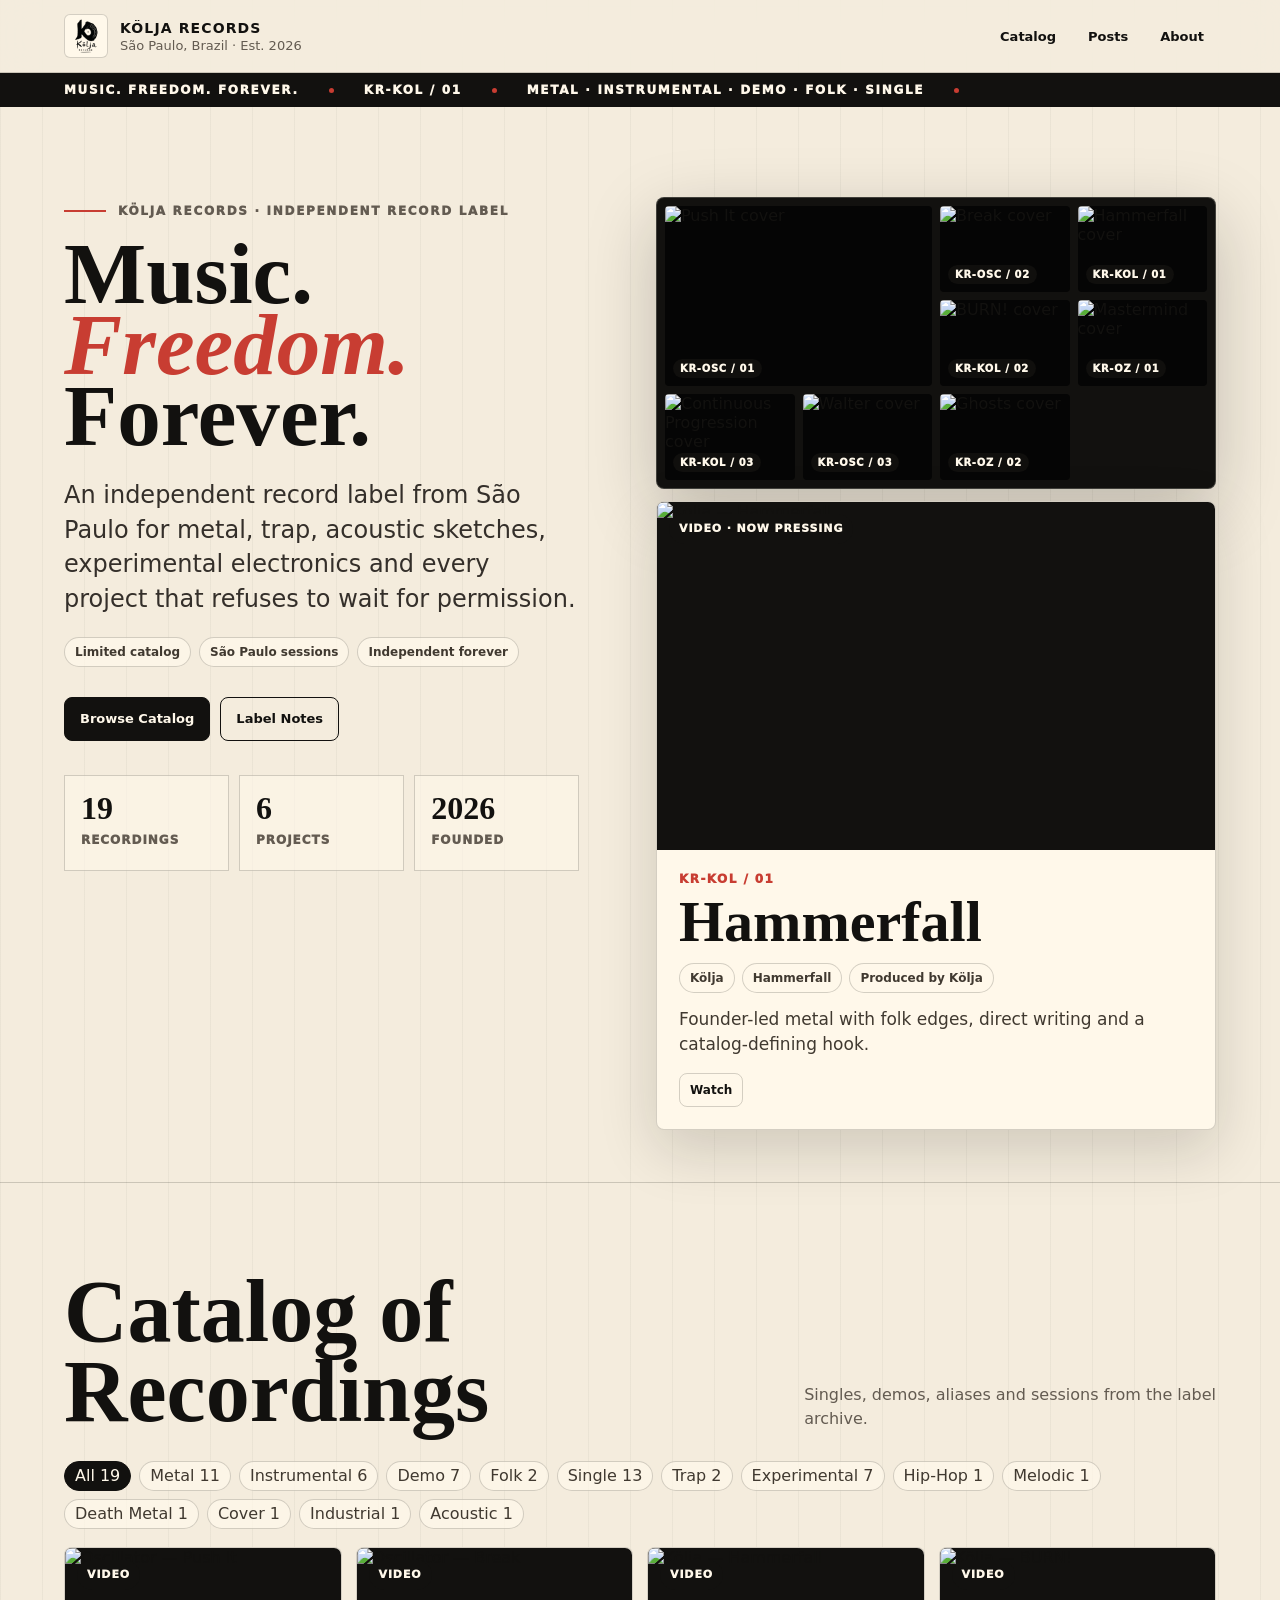
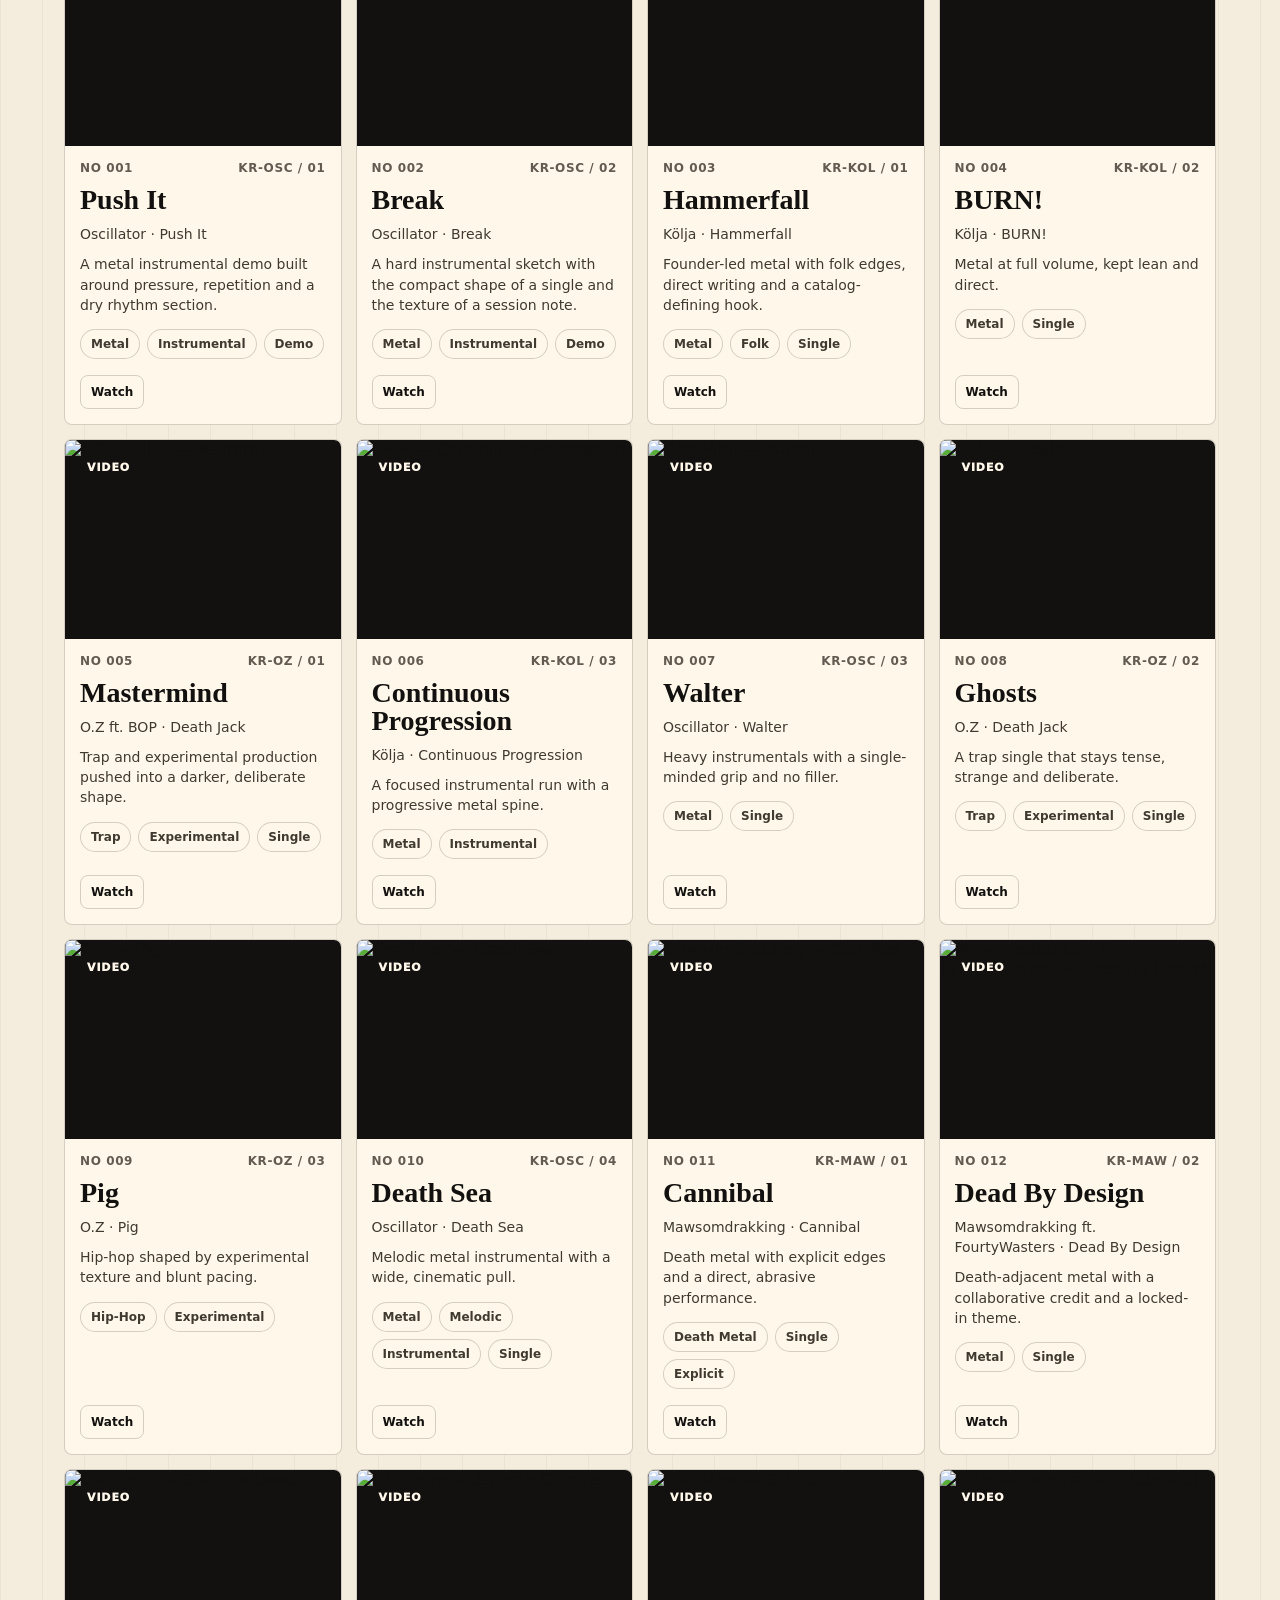
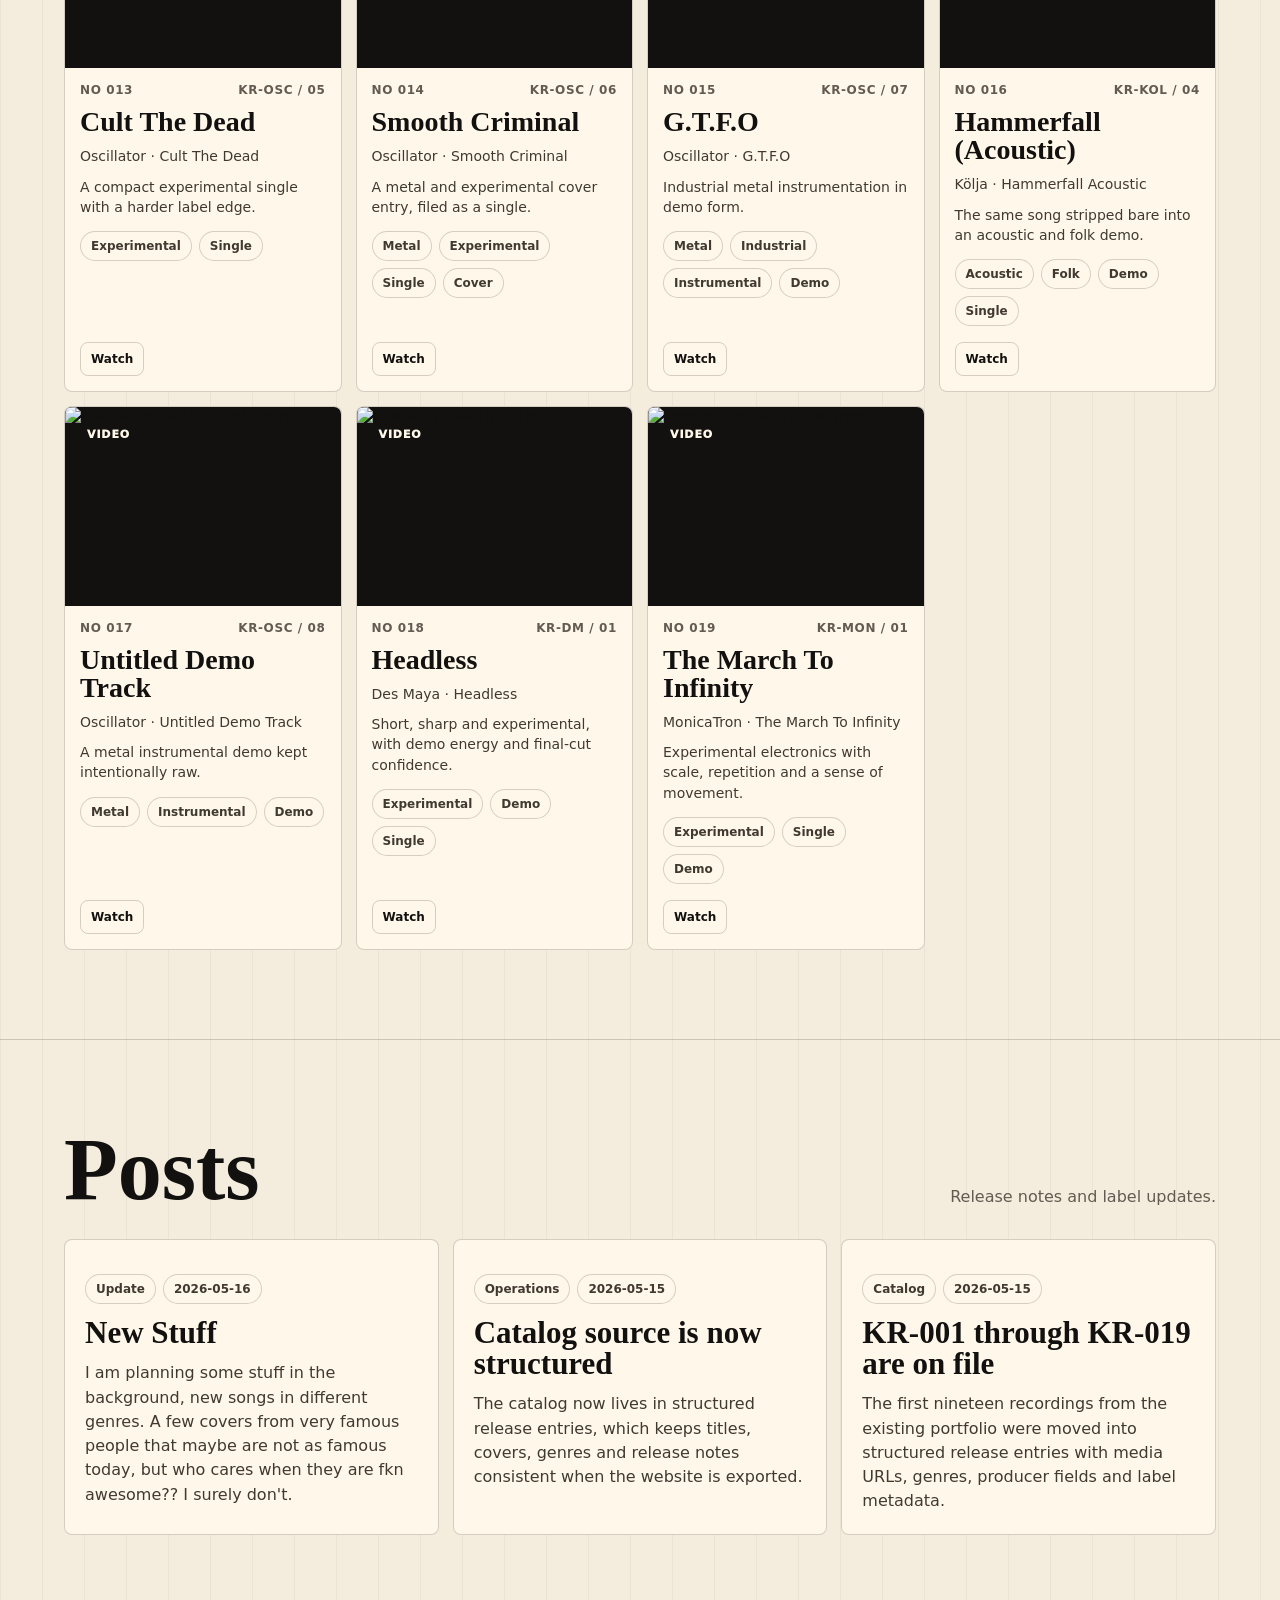
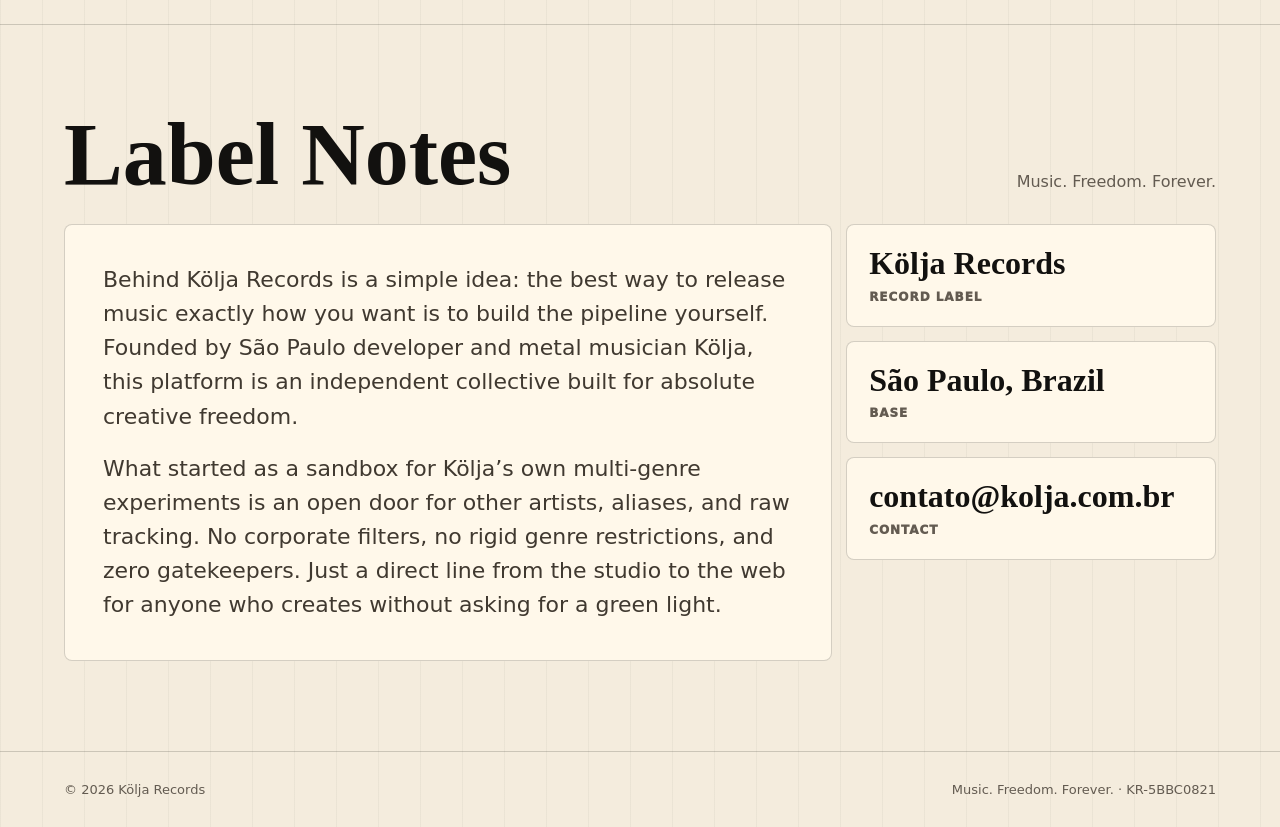
==== commit 480d4ebd: "Update index.html" ====
--- a/index.html
+++ b/index.html
@@ -4,7 +4,7 @@
   <meta charset="utf-8">
   <meta name="viewport" content="width=device-width, initial-scale=1">
   <meta name="description" content="An independent record label from São Paulo for metal, trap, acoustic sketches, experimental electronics and every project that refuses to wait for permission.">
-  <meta name="kolja-content-hash" content="KR-5F9BA153">
+  <meta name="kolja-content-hash" content="KR-5BBC0821">
   <title>Kölja Records — Music. Freedom. Forever.</title>
   <style>
     :root{--ink:#12110f;--paper:#f4ecdd;--cream:#fff8ea;--muted:#635b51;--line:rgba(18,17,15,.18);--accent:#c83d32;--green:#465f4a;--blue:#285b78;--radius:8px;font-family:Inter,ui-sans-serif,system-ui,-apple-system,BlinkMacSystemFont,"Segoe UI",sans-serif;color-scheme:light}
@@ -51,14 +51,14 @@
     </section>
     <section class="section" id="posts">
       <div class="section-head"><h2>Posts</h2><p class="note">Release notes and label updates.</p></div>
-      <div class="posts"><article class="post"><div class="chips"><span class="chip">Operations</span><span class="chip">2026-05-15</span></div><h3>Catalog source is now structured</h3><p>The catalog now lives in structured release entries, which keeps titles, covers, genres and release notes consistent when the website is exported.</p></article><article class="post"><div class="chips"><span class="chip">Catalog</span><span class="chip">2026-05-15</span></div><h3>KR-001 through KR-019 are on file</h3><p>The first nineteen recordings from the existing portfolio were moved into structured release entries with media URLs, genres, producer fields and label metadata.</p></article></div>
+      <div class="posts"><article class="post"><div class="chips"><span class="chip">Update</span><span class="chip">2026-05-16</span></div><h3>New Stuff</h3><p>I am planning some stuff in the background, new songs in different genres. A few covers from very famous people that maybe are not as famous today, but who cares when they are fkn awesome?? I surely don&#039;t.</p></article><article class="post"><div class="chips"><span class="chip">Operations</span><span class="chip">2026-05-15</span></div><h3>Catalog source is now structured</h3><p>The catalog now lives in structured release entries, which keeps titles, covers, genres and release notes consistent when the website is exported.</p></article><article class="post"><div class="chips"><span class="chip">Catalog</span><span class="chip">2026-05-15</span></div><h3>KR-001 through KR-019 are on file</h3><p>The first nineteen recordings from the existing portfolio were moved into structured release entries with media URLs, genres, producer fields and label metadata.</p></article></div>
     </section>
     <section class="section" id="about">
       <div class="section-head"><h2>Label Notes</h2><p class="note">Music. Freedom. Forever.</p></div>
-      <div class="about"><div class="panel"><p>Kölja Records was started in 2026 in São Paulo by a producer who got tired of waiting for permission. The catalog is intentionally personal: aliases, side projects, demos, singles and full-volume experiments kept under one roof.</p><p>Every release is hand-tagged, numbered and kept in one editable source of truth. When the catalog changes, the site and the offline editor change together.</p></div><div><div class="metric"><b>Kölja Records</b><span>Record label</span></div><div class="metric"><b>São Paulo, Brazil</b><span>Base</span></div><div class="metric"><b>contato@kolja.com.br</b><span>Contact</span></div></div></div>
+      <div class="about"><div class="panel"><p>Behind Kölja Records is a simple idea: the best way to release music exactly how you want is to build the pipeline yourself. Founded by São Paulo developer and metal musician Kölja, this platform is an independent collective built for absolute creative freedom.</p><p>What started as a sandbox for Kölja’s own multi-genre experiments is an open door for other artists, aliases, and raw tracking. No corporate filters, no rigid genre restrictions, and zero gatekeepers. Just a direct line from the studio to the web for anyone who creates without asking for a green light.</p></div><div><div class="metric"><b>Kölja Records</b><span>Record label</span></div><div class="metric"><b>São Paulo, Brazil</b><span>Base</span></div><div class="metric"><b>contato@kolja.com.br</b><span>Contact</span></div></div></div>
     </section>
   </main>
-  <footer class="footer"><span>© 2026 Kölja Records</span><span>Music. Freedom. Forever. · KR-5F9BA153</span></footer>
+  <footer class="footer"><span>© 2026 Kölja Records</span><span>Music. Freedom. Forever. · KR-5BBC0821</span></footer>
 <script type="application/json" id="kolja-public-data">{
   "schema": "kolja-records-studio-v1",
   "meta": {
@@ -67,8 +67,8 @@
       "Kölja Records — Music. Freedom. Forever..html",
       "Kölja Records — Portfolio · Catalog of Recordings.html"
     ],
-    "lastExportedAt": "2026-05-16T00:09:05.074Z",
-    "contentHash": "KR-5F9BA153"
+    "lastExportedAt": "2026-05-16T00:28:45.887Z",
+    "contentHash": "KR-5BBC0821"
   },
   "label": {
     "logoUrl": "logo.png",
@@ -82,8 +82,8 @@
     "recordLabel": "Kölja Records",
     "contact": "contato@kolja.com.br",
     "about": [
-      "Kölja Records was started in 2026 in São Paulo by a producer who got tired of waiting for permission. The catalog is intentionally personal: aliases, side projects, demos, singles and full-volume experiments kept under one roof.",
-      "Every release is hand-tagged, numbered and kept in one editable source of truth. When the catalog changes, the site and the offline editor change together."
+      "Behind Kölja Records is a simple idea: the best way to release music exactly how you want is to build the pipeline yourself. Founded by São Paulo developer and metal musician Kölja, this platform is an independent collective built for absolute creative freedom.",
+      "What started as a sandbox for Kölja’s own multi-genre experiments is an open door for other artists, aliases, and raw tracking. No corporate filters, no rigid genre restrictions, and zero gatekeepers. Just a direct line from the studio to the web for anyone who creates without asking for a green light."
     ],
     "links": {
       "youtube": "https://www.youtube.com/@Koljarecords",
@@ -113,6 +113,15 @@
     "Acoustic"
   ],
   "posts": [
+    {
+      "published": true,
+      "imageUrl": "",
+      "id": "post-mp7lwtoc",
+      "date": "2026-05-16",
+      "title": "New Stuff",
+      "kicker": "Update",
+      "body": "I am planning some stuff in the background, new songs in different genres. A few covers from very famous people that maybe are not as famous today, but who cares when they are fkn awesome?? I surely don't."
+    },
     {
       "published": true,
       "imageUrl": "",
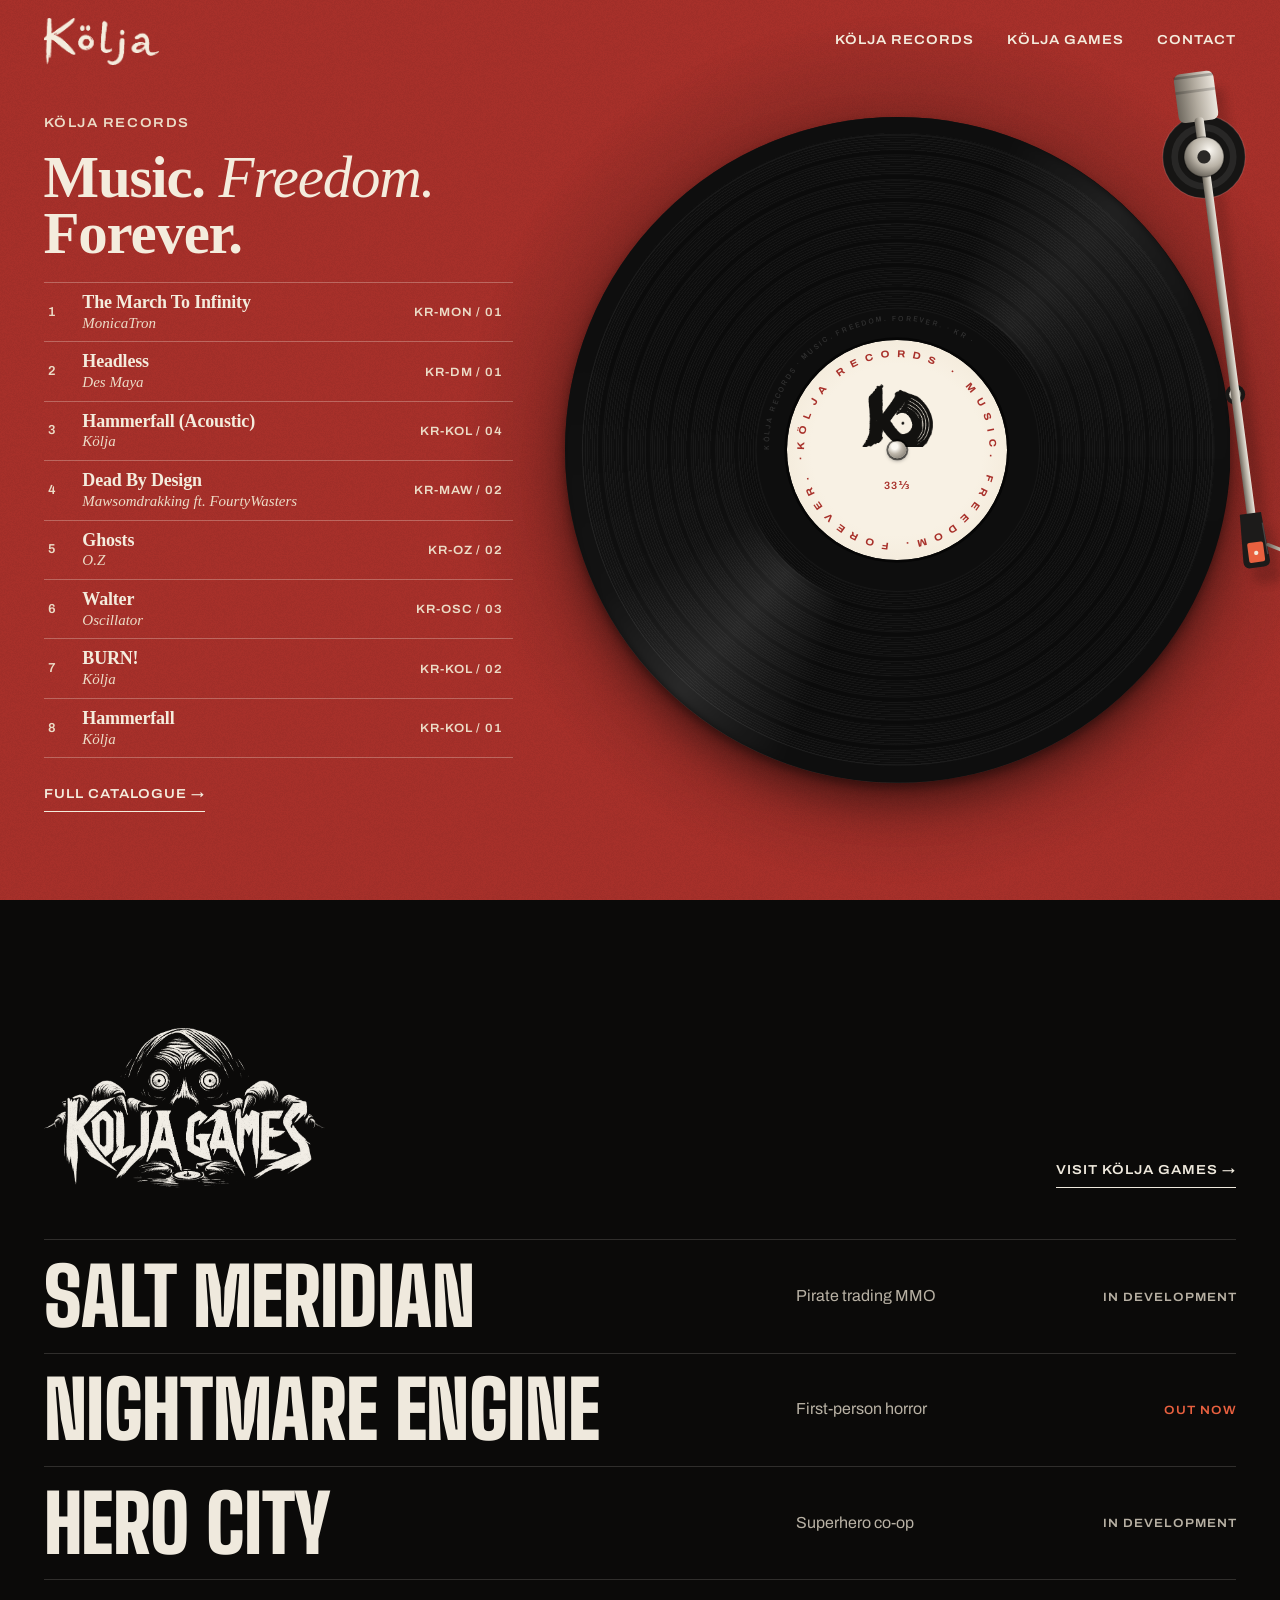
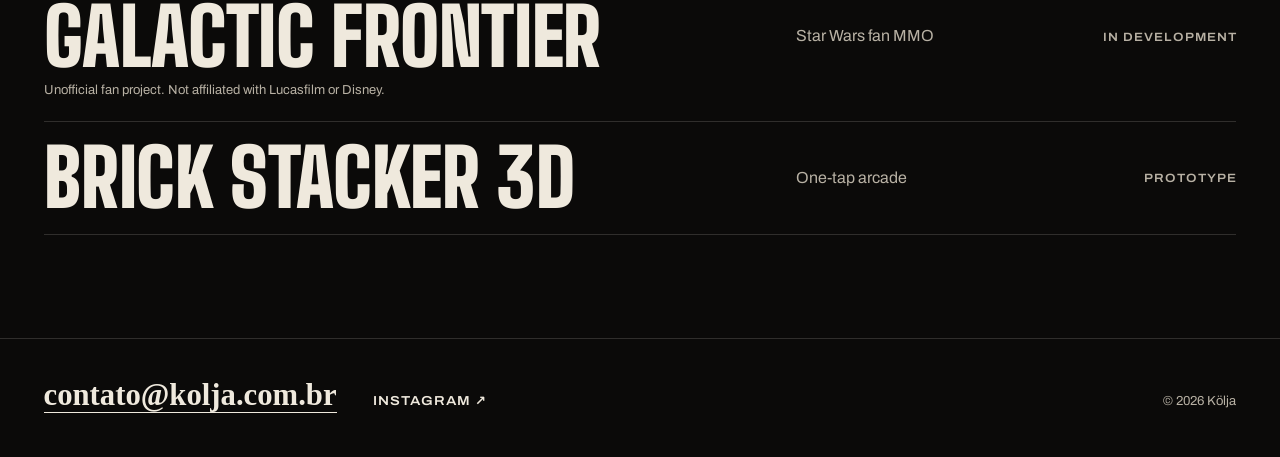
==== commit cd52a969: "Kölja homepage: the record plays the label's releases; label at /records/, games at /games/ - /: new" ====
--- a/index.html
+++ b/index.html
@@ -1,696 +1,154 @@
 <!doctype html>
-<html lang="en" data-kolja-public="true">
+<html lang="en">
 <head>
-  <meta charset="utf-8">
-  <meta name="viewport" content="width=device-width, initial-scale=1">
-  <meta name="description" content="An independent record label from São Paulo for metal, trap, acoustic sketches, experimental electronics and every project that refuses to wait for permission.">
-  <meta name="kolja-content-hash" content="KR-5BBC0821">
-  <title>Kölja Records — Music. Freedom. Forever.</title>
-  <style>
-    :root{--ink:#12110f;--paper:#f4ecdd;--cream:#fff8ea;--muted:#635b51;--line:rgba(18,17,15,.18);--accent:#c83d32;--green:#465f4a;--blue:#285b78;--radius:8px;font-family:Inter,ui-sans-serif,system-ui,-apple-system,BlinkMacSystemFont,"Segoe UI",sans-serif;color-scheme:light}
-    *{box-sizing:border-box}html{scroll-behavior:smooth}body{margin:0;color:var(--ink);background:linear-gradient(90deg,rgba(18,17,15,.04) 1px,transparent 1px) 0 0/42px 42px,var(--paper)}a{color:inherit;text-decoration:none}img{display:block;max-width:100%}
-    .nav{position:sticky;top:0;z-index:20;display:flex;align-items:center;justify-content:space-between;gap:20px;min-height:72px;padding:14px clamp(18px,5vw,72px);border-bottom:1px solid var(--line);background:rgba(244,236,221,.92);backdrop-filter:blur(16px)}
-    .brand{display:flex;align-items:center;gap:12px;min-width:0}.logo,.mark{width:44px;height:44px;flex:0 0 44px}.logo{display:block;overflow:hidden;border:1px solid var(--line);border-radius:6px;background:var(--cream)}.logo img{width:100%;height:100%;object-fit:contain}.mark{display:grid;place-items:center;background:var(--ink);color:var(--cream);font-family:Georgia,serif;font-size:24px}.brand-text{min-width:0}.brand-text b,.brand-text span{display:block;white-space:nowrap;overflow:hidden;text-overflow:ellipsis}.brand-text b{font-size:14px;letter-spacing:.08em;text-transform:uppercase}.brand-text span{margin-top:2px;color:var(--muted);font-size:13px}.navlinks{display:flex;gap:8px}.navlinks a{min-height:38px;display:inline-flex;align-items:center;padding:0 12px;border-radius:999px;font-size:13px;font-weight:850}.navlinks a:hover{background:rgba(18,17,15,.07)}
-    .ticker{display:flex;gap:30px;overflow:hidden;padding:10px clamp(18px,5vw,72px);background:var(--ink);color:var(--cream);font-size:12px;font-weight:950;letter-spacing:.14em;text-transform:uppercase;white-space:nowrap}.ticker span::after{content:"";display:inline-block;width:5px;height:5px;margin-left:30px;border-radius:50%;background:var(--accent);vertical-align:middle}
-    .hero{display:grid;grid-template-columns:minmax(0,1fr) minmax(360px,560px);gap:clamp(28px,6vw,82px);min-height:calc(100vh - 108px);padding:clamp(52px,7vw,96px) clamp(18px,5vw,72px) 52px;border-bottom:1px solid var(--line)}
-    .eyebrow{display:inline-flex;align-items:center;gap:12px;margin-bottom:20px;color:var(--muted);font-size:12px;font-weight:950;letter-spacing:.14em;text-transform:uppercase}.eyebrow:before{content:"";width:42px;height:2px;background:var(--accent)}
-    h1,h2,h3,p{margin:0}h1{max-width:920px;font-family:Georgia,"Times New Roman",serif;font-size:clamp(62px,8vw,132px);line-height:.82;letter-spacing:0}h1 span{color:var(--accent);font-style:italic}.lead{max-width:700px;margin-top:26px;color:#342f2a;font-size:clamp(18px,2.1vw,24px);line-height:1.45}.cue{display:flex;flex-wrap:wrap;gap:8px;margin-top:20px}.cue span,.chip{display:inline-flex;align-items:center;min-height:30px;padding:0 10px;border:1px solid var(--line);border-radius:999px;background:rgba(255,248,234,.72);color:#403930;font-size:12px;font-weight:850}
-    .hero-actions{display:flex;flex-wrap:wrap;gap:10px;margin-top:30px}.button{display:inline-flex;min-height:44px;align-items:center;justify-content:center;padding:0 15px;border-radius:var(--radius);border:1px solid var(--ink);font-size:13px;font-weight:900}.button.dark{background:var(--ink);color:var(--cream)}
-    .hero-stack{display:grid;gap:12px;align-self:center}.cover-wall{display:grid;grid-template-columns:repeat(4,minmax(0,1fr));gap:8px;padding:8px;border:1px solid rgba(255,248,234,.2);border-radius:var(--radius);background:var(--ink);box-shadow:0 22px 70px rgba(18,17,15,.22)}.cover-tile{position:relative;min-height:86px;overflow:hidden;border-radius:4px;background:#050505}.cover-tile.large{grid-column:span 2;grid-row:span 2}.cover-tile img,.generated-cover{width:100%;height:100%;object-fit:cover}.cover-tile span{position:absolute;left:8px;bottom:8px;max-width:calc(100% - 16px);overflow:hidden;text-overflow:ellipsis;white-space:nowrap;padding:4px 7px;border-radius:999px;background:rgba(18,17,15,.86);color:var(--cream);font-size:10px;font-weight:950;letter-spacing:.07em}
-    .featured{overflow:hidden;border:1px solid var(--line);border-radius:var(--radius);background:var(--cream);box-shadow:0 20px 58px rgba(18,17,15,.16)}.featured-media{position:relative;aspect-ratio:16/10;background:var(--ink)}.featured-media img{width:100%;height:100%;object-fit:cover}.badge{position:absolute;top:12px;left:12px;min-height:30px;display:inline-flex;align-items:center;padding:0 10px;border-radius:999px;background:var(--ink);color:var(--cream);font-size:11px;font-weight:950;letter-spacing:.08em;text-transform:uppercase}.featured-body{padding:22px}.kicker{color:var(--accent);font-size:12px;font-weight:950;letter-spacing:.12em;text-transform:uppercase}.featured h2{margin-top:8px;font-family:Georgia,serif;font-size:clamp(36px,5vw,58px);line-height:.95}.featured p{margin-top:14px;color:#403930;font-size:17px;line-height:1.45}
-    .stats{display:grid;grid-template-columns:repeat(3,minmax(0,1fr));gap:10px;margin-top:34px;max-width:760px}.stat{min-height:96px;padding:16px;border:1px solid var(--line);background:rgba(255,248,234,.58)}.stat b{display:block;font-family:Georgia,serif;font-size:32px;line-height:1}.stat span{display:block;margin-top:9px;color:var(--muted);font-size:12px;font-weight:950;letter-spacing:.08em;text-transform:uppercase}
-    .section{padding:clamp(46px,7vw,92px) clamp(18px,5vw,72px);border-bottom:1px solid var(--line)}.section-head{display:flex;align-items:end;justify-content:space-between;gap:24px;margin-bottom:30px}.section h2{max-width:780px;font-family:Georgia,serif;font-size:clamp(42px,7vw,88px);line-height:.9}.note{max-width:480px;color:var(--muted);font-size:16px;line-height:1.5}.genre-strip{display:flex;flex-wrap:wrap;gap:8px;margin-bottom:18px}button.chip{font:inherit;cursor:pointer}.chip.active{background:var(--ink);border-color:var(--ink);color:var(--cream)}
-    .grid{display:grid;grid-template-columns:repeat(4,minmax(0,1fr));gap:14px}.card{display:flex;min-height:100%;flex-direction:column;overflow:hidden;border:1px solid var(--line);border-radius:var(--radius);background:var(--cream)}.card[hidden]{display:none}.card-cover{position:relative;aspect-ratio:1/.72;background:var(--ink)}.card-cover img{width:100%;height:100%;object-fit:cover}.media-frame{position:absolute;inset:0;width:100%;height:100%;border:0;background:var(--ink)}.audio-player{position:absolute;inset:0;display:grid;align-content:center;gap:12px;padding:18px;background:var(--ink);color:var(--cream)}.audio-player strong{font-family:Georgia,serif;font-size:20px;line-height:1.1}.audio-player audio{width:100%}.card-body{display:flex;flex:1;flex-direction:column;padding:15px}.row{display:flex;justify-content:space-between;gap:10px;color:var(--muted);font-size:12px;font-weight:900;letter-spacing:.05em;text-transform:uppercase}.card h3{margin-top:11px;font-family:Georgia,serif;font-size:28px;line-height:1}.card p{margin-top:10px;color:#403930;font-size:14px;line-height:1.45}.chips{display:flex;flex-wrap:wrap;gap:7px;margin-top:14px}.links{display:flex;flex-wrap:wrap;gap:8px;margin-top:auto;padding-top:16px}.mini{display:inline-flex;min-height:34px;align-items:center;padding:0 10px;border:1px solid var(--line);border-radius:var(--radius);background:transparent;color:inherit;font:inherit;font-size:12px;font-weight:900;cursor:pointer}
-    .posts{display:grid;grid-template-columns:repeat(3,minmax(0,1fr));gap:14px}.post{min-height:260px;padding:20px;border:1px solid var(--line);border-radius:var(--radius);background:var(--cream)}.post img{width:100%;aspect-ratio:16/9;object-fit:cover;border-radius:6px;margin-bottom:14px}.post h3{margin-top:13px;font-family:Georgia,serif;font-size:31px;line-height:1}.post p{margin-top:13px;color:#403930;line-height:1.52}
-    .about{display:grid;grid-template-columns:minmax(0,1.35fr) minmax(280px,.65fr);gap:14px}.panel{padding:clamp(22px,4vw,38px);border:1px solid var(--line);border-radius:var(--radius);background:var(--cream)}.panel p{color:#403930;font-size:clamp(18px,2vw,22px);line-height:1.55}.panel p+p{margin-top:18px}.metric{padding:22px;border:1px solid var(--line);border-radius:var(--radius);background:var(--cream)}.metric+.metric{margin-top:14px}.metric b{display:block;font-family:Georgia,serif;font-size:clamp(24px,2.5vw,38px);line-height:1.05;overflow-wrap:anywhere}.metric span{display:block;margin-top:9px;color:var(--muted);font-size:12px;font-weight:950;letter-spacing:.08em;text-transform:uppercase}.footer{display:flex;justify-content:space-between;gap:20px;padding:30px clamp(18px,5vw,72px);color:var(--muted);font-size:13px}
-    @media(min-width:1121px) and (max-width:1280px){h1{font-size:clamp(62px,6.8vw,96px)}}@media(max-width:1120px){.hero{grid-template-columns:1fr}.grid{grid-template-columns:repeat(3,minmax(0,1fr))}.posts{grid-template-columns:repeat(2,minmax(0,1fr))}.hero-stack{max-width:720px}}@media(max-width:760px){.nav{align-items:stretch;flex-direction:column}.navlinks{overflow:auto}.hero{padding-top:34px}.stats,.about,.posts,.grid{grid-template-columns:1fr}.section-head{align-items:start;flex-direction:column}h1{font-size:clamp(52px,18vw,88px)}.footer{flex-direction:column}}</style>
+<meta charset="utf-8">
+<meta name="viewport" content="width=device-width, initial-scale=1">
+<title>Kölja</title>
+<meta name="description" content="Kölja Records and Kölja Games.">
+<meta property="og:title" content="Kölja">
+<meta property="og:description" content="Kölja Records and Kölja Games.">
+<meta property="og:image" content="https://kolja.com.br/assets/og.jpg">
+<meta property="og:url" content="https://kolja.com.br/">
+<meta property="og:type" content="website">
+<meta name="twitter:card" content="summary_large_image">
+<meta name="theme-color" content="#a8302a">
+<link rel="canonical" href="https://kolja.com.br/">
+<link rel="icon" href="assets/favicon.png">
+<link rel="preconnect" href="https://fonts.googleapis.com">
+<link rel="preconnect" href="https://fonts.gstatic.com" crossorigin>
+<link href="https://fonts.googleapis.com/css2?family=Archivo:wdth,wght@62..125,300..800&family=Big+Shoulders+Display:wght@700;800;900&display=swap" rel="stylesheet">
+<link rel="stylesheet" href="assets/hub.css?v=6">
 </head>
 <body>
 
-  <header class="nav">
-    <a class="brand" href="#top" aria-label="Kölja Records home"><span class="logo" aria-hidden="true"><img src="logo.png" alt="" loading="eager" decoding="async"></span><span class="brand-text"><b>Kölja Records</b><span>São Paulo, Brazil · Est. 2026</span></span></a>
-    <nav class="navlinks" aria-label="Main navigation"><a href="#catalog">Catalog</a><a href="#posts">Posts</a><a href="#about">About</a></nav>
-  </header>
-  <div class="ticker" aria-hidden="true"><span>Music. Freedom. Forever.</span><span>KR-KOL / 01</span><span>Metal · Instrumental · Demo · Folk · Single</span></div>
-  <main>
-    <section class="hero" id="top">
-      <div>
-        <div class="eyebrow">Kölja Records · Independent Record Label</div>
-        <h1>Music. <span>Freedom.</span> Forever.</h1>
-        <p class="lead">An independent record label from São Paulo for metal, trap, acoustic sketches, experimental electronics and every project that refuses to wait for permission.</p>
-        <div class="cue"><span>Limited catalog</span><span>São Paulo sessions</span><span>Independent forever</span></div>
-        <div class="hero-actions"><a class="button dark" href="#catalog">Browse Catalog</a><a class="button" href="#about">Label Notes</a></div>
-        <div class="stats"><div class="stat"><b>19</b><span>Recordings</span></div><div class="stat"><b>6</b><span>Projects</span></div><div class="stat"><b>2026</b><span>Founded</span></div></div>
+<header class="top">
+  <a class="top__mark" href="./"><img src="assets/kolja-wordmark.png?v=4" alt="Kölja" width="499" height="202"></a>
+  <nav class="top__nav" aria-label="Kölja">
+    <a href="records/"><span class="nav-long">Kölja </span>Records</a>
+    <a href="games/"><span class="nav-long">Kölja </span>Games</a>
+    <a href="#contact">Contact</a>
+  </nav>
+</header>
+
+<main>
+  <h1 class="sr-only">Kölja</h1>
+
+  <section class="music" id="music" aria-labelledby="music-title">
+    <div class="music__copy">
+      <h2 class="music__name" id="music-title">Kölja Records</h2>
+      <p class="music__slogan">Music. <em>Freedom.</em> Forever.</p>
+
+      <div class="player" hidden>
+        <div class="player__screen"><div id="yt-player"></div></div>
+        <div class="player__bar">
+          <p class="player__now"><span class="player__title"></span> <span class="player__artist"></span></p>
+          <div class="player__controls">
+            <button class="player__btn" type="button" data-act="prev" aria-label="Previous track"><svg viewBox="0 0 24 24" aria-hidden="true"><path d="M6 5h2v14H6zM20 5v14L9 12z"/></svg></button>
+            <button class="player__btn player__btn--main" type="button" data-act="toggle" aria-label="Pause"><svg class="i-play" viewBox="0 0 24 24" aria-hidden="true"><path d="M7 4.5v15l13-7.5z"/></svg><svg class="i-pause" viewBox="0 0 24 24" aria-hidden="true"><path d="M6 4h4v16H6zM14 4h4v16h-4z"/></svg></button>
+            <button class="player__btn" type="button" data-act="next" aria-label="Next track"><svg viewBox="0 0 24 24" aria-hidden="true"><path d="M16 5h2v14h-2zM4 5v14l11-7z"/></svg></button>
+            <span class="player__time" aria-live="off">0:00</span>
+          </div>
+        </div>
+        <p class="player__hint" hidden></p>
       </div>
-      <div class="hero-stack"><div class="cover-wall"><div class="cover-tile large"><img src="https://i.ytimg.com/vi/OGAeGom10KY/hqdefault.jpg" alt="Push It cover"><span>KR-OSC / 01</span></div><div class="cover-tile "><img src="https://i.ytimg.com/vi/koUQryrxqrk/hqdefault.jpg" alt="Break cover"><span>KR-OSC / 02</span></div><div class="cover-tile "><img src="https://i.ytimg.com/vi/xqxQ5IadDpY/hqdefault.jpg" alt="Hammerfall cover"><span>KR-KOL / 01</span></div><div class="cover-tile "><img src="https://i.ytimg.com/vi/GmMP7IqZLj0/hqdefault.jpg" alt="BURN! cover"><span>KR-KOL / 02</span></div><div class="cover-tile "><img src="https://i.ytimg.com/vi/A5YZZgrpbbk/hqdefault.jpg" alt="Mastermind cover"><span>KR-OZ / 01</span></div><div class="cover-tile "><img src="https://i.ytimg.com/vi/zfY__Q774bM/hqdefault.jpg" alt="Continuous Progression cover"><span>KR-KOL / 03</span></div><div class="cover-tile "><img src="https://i.ytimg.com/vi/DG5HLkKvcME/hqdefault.jpg" alt="Walter cover"><span>KR-OSC / 03</span></div><div class="cover-tile "><img src="https://i.ytimg.com/vi/Q6x_J3MQnuU/hqdefault.jpg" alt="Ghosts cover"><span>KR-OZ / 02</span></div></div><article class="featured"><div class="featured-media"><img src="https://i.ytimg.com/vi/xqxQ5IadDpY/hqdefault.jpg" alt="Kölja — Hammerfall"><span class="badge">video · Now pressing</span></div><div class="featured-body"><div class="kicker">KR-KOL / 01</div><h2>Hammerfall</h2><div class="chips"><span class="chip">Kölja</span><span class="chip">Hammerfall</span><span class="chip">Produced by Kölja</span></div><p>Founder-led metal with folk edges, direct writing and a catalog-defining hook.</p><div class="links"><button class="mini" type="button" data-play-media data-media-type="video" data-media-url="https://www.youtube.com/watch?v=xqxQ5IadDpY" data-video-id="xqxQ5IadDpY" data-media-title="Kölja — Hammerfall">Watch</button></div></div></article></div>
-    </section>
-    <section class="section" id="catalog">
-      <div class="section-head"><h2>Catalog of Recordings</h2><p class="note">Singles, demos, aliases and sessions from the label archive.</p></div>
-      <div class="genre-strip" role="group" aria-label="Genre filters"><button class="chip active" type="button" data-filter-genre="All" aria-pressed="true">All 19</button><button class="chip" type="button" data-filter-genre="Metal" aria-pressed="false">Metal 11</button><button class="chip" type="button" data-filter-genre="Instrumental" aria-pressed="false">Instrumental 6</button><button class="chip" type="button" data-filter-genre="Demo" aria-pressed="false">Demo 7</button><button class="chip" type="button" data-filter-genre="Folk" aria-pressed="false">Folk 2</button><button class="chip" type="button" data-filter-genre="Single" aria-pressed="false">Single 13</button><button class="chip" type="button" data-filter-genre="Trap" aria-pressed="false">Trap 2</button><button class="chip" type="button" data-filter-genre="Experimental" aria-pressed="false">Experimental 7</button><button class="chip" type="button" data-filter-genre="Hip-Hop" aria-pressed="false">Hip-Hop 1</button><button class="chip" type="button" data-filter-genre="Melodic" aria-pressed="false">Melodic 1</button><button class="chip" type="button" data-filter-genre="Death Metal" aria-pressed="false">Death Metal 1</button><button class="chip" type="button" data-filter-genre="Cover" aria-pressed="false">Cover 1</button><button class="chip" type="button" data-filter-genre="Industrial" aria-pressed="false">Industrial 1</button><button class="chip" type="button" data-filter-genre="Acoustic" aria-pressed="false">Acoustic 1</button></div>
-      <div class="grid" data-release-grid><article class="card" data-release-card data-genres="Metal|Instrumental|Demo"><div class="card-cover"><img src="https://i.ytimg.com/vi/OGAeGom10KY/hqdefault.jpg" alt="Oscillator — Push It"><span class="badge">video</span></div><div class="card-body"><div class="row"><span>No 001</span><span>KR-OSC / 01</span></div><h3>Push It</h3><p>Oscillator · Push It</p><p>A metal instrumental demo built around pressure, repetition and a dry rhythm section.</p><div class="chips"><span class="chip">Metal</span><span class="chip">Instrumental</span><span class="chip">Demo</span></div><div class="links"><button class="mini" type="button" data-play-media data-media-type="video" data-media-url="https://www.youtube.com/watch?v=OGAeGom10KY" data-video-id="OGAeGom10KY" data-media-title="Oscillator — Push It">Watch</button></div></div></article><article class="card" data-release-card data-genres="Metal|Instrumental|Demo"><div class="card-cover"><img src="https://i.ytimg.com/vi/koUQryrxqrk/hqdefault.jpg" alt="Oscillator — Break"><span class="badge">video</span></div><div class="card-body"><div class="row"><span>No 002</span><span>KR-OSC / 02</span></div><h3>Break</h3><p>Oscillator · Break</p><p>A hard instrumental sketch with the compact shape of a single and the texture of a session note.</p><div class="chips"><span class="chip">Metal</span><span class="chip">Instrumental</span><span class="chip">Demo</span></div><div class="links"><button class="mini" type="button" data-play-media data-media-type="video" data-media-url="https://www.youtube.com/watch?v=koUQryrxqrk" data-video-id="koUQryrxqrk" data-media-title="Oscillator — Break">Watch</button></div></div></article><article class="card" data-release-card data-genres="Metal|Folk|Single"><div class="card-cover"><img src="https://i.ytimg.com/vi/xqxQ5IadDpY/hqdefault.jpg" alt="Kölja — Hammerfall"><span class="badge">video</span></div><div class="card-body"><div class="row"><span>No 003</span><span>KR-KOL / 01</span></div><h3>Hammerfall</h3><p>Kölja · Hammerfall</p><p>Founder-led metal with folk edges, direct writing and a catalog-defining hook.</p><div class="chips"><span class="chip">Metal</span><span class="chip">Folk</span><span class="chip">Single</span></div><div class="links"><button class="mini" type="button" data-play-media data-media-type="video" data-media-url="https://www.youtube.com/watch?v=xqxQ5IadDpY" data-video-id="xqxQ5IadDpY" data-media-title="Kölja — Hammerfall">Watch</button></div></div></article><article class="card" data-release-card data-genres="Metal|Single"><div class="card-cover"><img src="https://i.ytimg.com/vi/GmMP7IqZLj0/hqdefault.jpg" alt="Kölja — BURN!"><span class="badge">video</span></div><div class="card-body"><div class="row"><span>No 004</span><span>KR-KOL / 02</span></div><h3>BURN!</h3><p>Kölja · BURN!</p><p>Metal at full volume, kept lean and direct.</p><div class="chips"><span class="chip">Metal</span><span class="chip">Single</span></div><div class="links"><button class="mini" type="button" data-play-media data-media-type="video" data-media-url="https://www.youtube.com/watch?v=GmMP7IqZLj0" data-video-id="GmMP7IqZLj0" data-media-title="Kölja — BURN!">Watch</button></div></div></article><article class="card" data-release-card data-genres="Trap|Experimental|Single"><div class="card-cover"><img src="https://i.ytimg.com/vi/A5YZZgrpbbk/hqdefault.jpg" alt="O.Z ft. BOP — Mastermind"><span class="badge">video</span></div><div class="card-body"><div class="row"><span>No 005</span><span>KR-OZ / 01</span></div><h3>Mastermind</h3><p>O.Z ft. BOP · Death Jack</p><p>Trap and experimental production pushed into a darker, deliberate shape.</p><div class="chips"><span class="chip">Trap</span><span class="chip">Experimental</span><span class="chip">Single</span></div><div class="links"><button class="mini" type="button" data-play-media data-media-type="video" data-media-url="https://www.youtube.com/watch?v=A5YZZgrpbbk" data-video-id="A5YZZgrpbbk" data-media-title="O.Z ft. BOP — Mastermind">Watch</button></div></div></article><article class="card" data-release-card data-genres="Metal|Instrumental"><div class="card-cover"><img src="https://i.ytimg.com/vi/zfY__Q774bM/hqdefault.jpg" alt="Kölja — Continuous Progression"><span class="badge">video</span></div><div class="card-body"><div class="row"><span>No 006</span><span>KR-KOL / 03</span></div><h3>Continuous Progression</h3><p>Kölja · Continuous Progression</p><p>A focused instrumental run with a progressive metal spine.</p><div class="chips"><span class="chip">Metal</span><span class="chip">Instrumental</span></div><div class="links"><button class="mini" type="button" data-play-media data-media-type="video" data-media-url="https://www.youtube.com/watch?v=zfY__Q774bM" data-video-id="zfY__Q774bM" data-media-title="Kölja — Continuous Progression">Watch</button></div></div></article><article class="card" data-release-card data-genres="Metal|Single"><div class="card-cover"><img src="https://i.ytimg.com/vi/DG5HLkKvcME/hqdefault.jpg" alt="Oscillator — Walter"><span class="badge">video</span></div><div class="card-body"><div class="row"><span>No 007</span><span>KR-OSC / 03</span></div><h3>Walter</h3><p>Oscillator · Walter</p><p>Heavy instrumentals with a single-minded grip and no filler.</p><div class="chips"><span class="chip">Metal</span><span class="chip">Single</span></div><div class="links"><button class="mini" type="button" data-play-media data-media-type="video" data-media-url="https://www.youtube.com/watch?v=DG5HLkKvcME" data-video-id="DG5HLkKvcME" data-media-title="Oscillator — Walter">Watch</button></div></div></article><article class="card" data-release-card data-genres="Trap|Experimental|Single"><div class="card-cover"><img src="https://i.ytimg.com/vi/Q6x_J3MQnuU/hqdefault.jpg" alt="O.Z — Ghosts"><span class="badge">video</span></div><div class="card-body"><div class="row"><span>No 008</span><span>KR-OZ / 02</span></div><h3>Ghosts</h3><p>O.Z · Death Jack</p><p>A trap single that stays tense, strange and deliberate.</p><div class="chips"><span class="chip">Trap</span><span class="chip">Experimental</span><span class="chip">Single</span></div><div class="links"><button class="mini" type="button" data-play-media data-media-type="video" data-media-url="https://www.youtube.com/watch?v=Q6x_J3MQnuU" data-video-id="Q6x_J3MQnuU" data-media-title="O.Z — Ghosts">Watch</button></div></div></article><article class="card" data-release-card data-genres="Hip-Hop|Experimental"><div class="card-cover"><img src="https://i.ytimg.com/vi/XtA_98WAhuo/hqdefault.jpg" alt="O.Z — Pig"><span class="badge">video</span></div><div class="card-body"><div class="row"><span>No 009</span><span>KR-OZ / 03</span></div><h3>Pig</h3><p>O.Z · Pig</p><p>Hip-hop shaped by experimental texture and blunt pacing.</p><div class="chips"><span class="chip">Hip-Hop</span><span class="chip">Experimental</span></div><div class="links"><button class="mini" type="button" data-play-media data-media-type="video" data-media-url="https://www.youtube.com/watch?v=XtA_98WAhuo" data-video-id="XtA_98WAhuo" data-media-title="O.Z — Pig">Watch</button></div></div></article><article class="card" data-release-card data-genres="Metal|Melodic|Instrumental|Single"><div class="card-cover"><img src="https://i.ytimg.com/vi/2O6iVBwnjs4/hqdefault.jpg" alt="Oscillator — Death Sea"><span class="badge">video</span></div><div class="card-body"><div class="row"><span>No 010</span><span>KR-OSC / 04</span></div><h3>Death Sea</h3><p>Oscillator · Death Sea</p><p>Melodic metal instrumental with a wide, cinematic pull.</p><div class="chips"><span class="chip">Metal</span><span class="chip">Melodic</span><span class="chip">Instrumental</span><span class="chip">Single</span></div><div class="links"><button class="mini" type="button" data-play-media data-media-type="video" data-media-url="https://www.youtube.com/watch?v=2O6iVBwnjs4" data-video-id="2O6iVBwnjs4" data-media-title="Oscillator — Death Sea">Watch</button></div></div></article><article class="card" data-release-card data-genres="Death Metal|Single"><div class="card-cover"><img src="https://i.ytimg.com/vi/qrzESphn3LE/hqdefault.jpg" alt="Mawsomdrakking — Cannibal"><span class="badge">video</span></div><div class="card-body"><div class="row"><span>No 011</span><span>KR-MAW / 01</span></div><h3>Cannibal</h3><p>Mawsomdrakking · Cannibal</p><p>Death metal with explicit edges and a direct, abrasive performance.</p><div class="chips"><span class="chip">Death Metal</span><span class="chip">Single</span><span class="chip">Explicit</span></div><div class="links"><button class="mini" type="button" data-play-media data-media-type="video" data-media-url="https://www.youtube.com/watch?v=qrzESphn3LE" data-video-id="qrzESphn3LE" data-media-title="Mawsomdrakking — Cannibal">Watch</button></div></div></article><article class="card" data-release-card data-genres="Metal|Single"><div class="card-cover"><img src="https://i.ytimg.com/vi/voueU7xzaKA/hqdefault.jpg" alt="Mawsomdrakking ft. FourtyWasters — Dead By Design"><span class="badge">video</span></div><div class="card-body"><div class="row"><span>No 012</span><span>KR-MAW / 02</span></div><h3>Dead By Design</h3><p>Mawsomdrakking ft. FourtyWasters · Dead By Design</p><p>Death-adjacent metal with a collaborative credit and a locked-in theme.</p><div class="chips"><span class="chip">Metal</span><span class="chip">Single</span></div><div class="links"><button class="mini" type="button" data-play-media data-media-type="video" data-media-url="https://www.youtube.com/watch?v=voueU7xzaKA" data-video-id="voueU7xzaKA" data-media-title="Mawsomdrakking ft. FourtyWasters — Dead By Design">Watch</button></div></div></article><article class="card" data-release-card data-genres="Experimental|Single"><div class="card-cover"><img src="https://i.ytimg.com/vi/b_YLZzWeoZM/hqdefault.jpg" alt="Oscillator — Cult The Dead"><span class="badge">video</span></div><div class="card-body"><div class="row"><span>No 013</span><span>KR-OSC / 05</span></div><h3>Cult The Dead</h3><p>Oscillator · Cult The Dead</p><p>A compact experimental single with a harder label edge.</p><div class="chips"><span class="chip">Experimental</span><span class="chip">Single</span></div><div class="links"><button class="mini" type="button" data-play-media data-media-type="video" data-media-url="https://www.youtube.com/watch?v=b_YLZzWeoZM" data-video-id="b_YLZzWeoZM" data-media-title="Oscillator — Cult The Dead">Watch</button></div></div></article><article class="card" data-release-card data-genres="Metal|Experimental|Single|Cover"><div class="card-cover"><img src="https://i.ytimg.com/vi/fEjjSUxQV_4/hqdefault.jpg" alt="Oscillator — Smooth Criminal"><span class="badge">video</span></div><div class="card-body"><div class="row"><span>No 014</span><span>KR-OSC / 06</span></div><h3>Smooth Criminal</h3><p>Oscillator · Smooth Criminal</p><p>A metal and experimental cover entry, filed as a single.</p><div class="chips"><span class="chip">Metal</span><span class="chip">Experimental</span><span class="chip">Single</span><span class="chip">Cover</span></div><div class="links"><button class="mini" type="button" data-play-media data-media-type="video" data-media-url="https://www.youtube.com/watch?v=fEjjSUxQV_4" data-video-id="fEjjSUxQV_4" data-media-title="Oscillator — Smooth Criminal">Watch</button></div></div></article><article class="card" data-release-card data-genres="Metal|Industrial|Instrumental|Demo"><div class="card-cover"><img src="https://i.ytimg.com/vi/HdiH-cpbleE/hqdefault.jpg" alt="Oscillator — G.T.F.O"><span class="badge">video</span></div><div class="card-body"><div class="row"><span>No 015</span><span>KR-OSC / 07</span></div><h3>G.T.F.O</h3><p>Oscillator · G.T.F.O</p><p>Industrial metal instrumentation in demo form.</p><div class="chips"><span class="chip">Metal</span><span class="chip">Industrial</span><span class="chip">Instrumental</span><span class="chip">Demo</span></div><div class="links"><button class="mini" type="button" data-play-media data-media-type="video" data-media-url="https://www.youtube.com/watch?v=HdiH-cpbleE" data-video-id="HdiH-cpbleE" data-media-title="Oscillator — G.T.F.O">Watch</button></div></div></article><article class="card" data-release-card data-genres="Acoustic|Folk|Demo|Single"><div class="card-cover"><img src="https://i.ytimg.com/vi/djJ4DpXkC1E/hqdefault.jpg" alt="Kölja — Hammerfall (Acoustic)"><span class="badge">video</span></div><div class="card-body"><div class="row"><span>No 016</span><span>KR-KOL / 04</span></div><h3>Hammerfall (Acoustic)</h3><p>Kölja · Hammerfall Acoustic</p><p>The same song stripped bare into an acoustic and folk demo.</p><div class="chips"><span class="chip">Acoustic</span><span class="chip">Folk</span><span class="chip">Demo</span><span class="chip">Single</span></div><div class="links"><button class="mini" type="button" data-play-media data-media-type="video" data-media-url="https://www.youtube.com/watch?v=djJ4DpXkC1E" data-video-id="djJ4DpXkC1E" data-media-title="Kölja — Hammerfall (Acoustic)">Watch</button></div></div></article><article class="card" data-release-card data-genres="Metal|Instrumental|Demo"><div class="card-cover"><img src="https://i.ytimg.com/vi/qrxRFZHVUi0/hqdefault.jpg" alt="Oscillator — Untitled Demo Track"><span class="badge">video</span></div><div class="card-body"><div class="row"><span>No 017</span><span>KR-OSC / 08</span></div><h3>Untitled Demo Track</h3><p>Oscillator · Untitled Demo Track</p><p>A metal instrumental demo kept intentionally raw.</p><div class="chips"><span class="chip">Metal</span><span class="chip">Instrumental</span><span class="chip">Demo</span></div><div class="links"><button class="mini" type="button" data-play-media data-media-type="video" data-media-url="https://www.youtube.com/watch?v=qrxRFZHVUi0" data-video-id="qrxRFZHVUi0" data-media-title="Oscillator — Untitled Demo Track">Watch</button></div></div></article><article class="card" data-release-card data-genres="Experimental|Demo|Single"><div class="card-cover"><img src="https://i.ytimg.com/vi/i7XT96PYMW0/hqdefault.jpg" alt="Des Maya — Headless"><span class="badge">video</span></div><div class="card-body"><div class="row"><span>No 018</span><span>KR-DM / 01</span></div><h3>Headless</h3><p>Des Maya · Headless</p><p>Short, sharp and experimental, with demo energy and final-cut confidence.</p><div class="chips"><span class="chip">Experimental</span><span class="chip">Demo</span><span class="chip">Single</span></div><div class="links"><button class="mini" type="button" data-play-media data-media-type="video" data-media-url="https://www.youtube.com/watch?v=i7XT96PYMW0" data-video-id="i7XT96PYMW0" data-media-title="Des Maya — Headless">Watch</button></div></div></article><article class="card" data-release-card data-genres="Experimental|Single|Demo"><div class="card-cover"><img src="https://i.ytimg.com/vi/UQ8yATeTuIo/hqdefault.jpg" alt="MonicaTron — The March To Infinity"><span class="badge">video</span></div><div class="card-body"><div class="row"><span>No 019</span><span>KR-MON / 01</span></div><h3>The March To Infinity</h3><p>MonicaTron · The March To Infinity</p><p>Experimental electronics with scale, repetition and a sense of movement.</p><div class="chips"><span class="chip">Experimental</span><span class="chip">Single</span><span class="chip">Demo</span></div><div class="links"><button class="mini" type="button" data-play-media data-media-type="video" data-media-url="https://www.youtube.com/watch?v=UQ8yATeTuIo" data-video-id="UQ8yATeTuIo" data-media-title="MonicaTron — The March To Infinity">Watch</button></div></div></article></div>
-    </section>
-    <section class="section" id="posts">
-      <div class="section-head"><h2>Posts</h2><p class="note">Release notes and label updates.</p></div>
-      <div class="posts"><article class="post"><div class="chips"><span class="chip">Update</span><span class="chip">2026-05-16</span></div><h3>New Stuff</h3><p>I am planning some stuff in the background, new songs in different genres. A few covers from very famous people that maybe are not as famous today, but who cares when they are fkn awesome?? I surely don&#039;t.</p></article><article class="post"><div class="chips"><span class="chip">Operations</span><span class="chip">2026-05-15</span></div><h3>Catalog source is now structured</h3><p>The catalog now lives in structured release entries, which keeps titles, covers, genres and release notes consistent when the website is exported.</p></article><article class="post"><div class="chips"><span class="chip">Catalog</span><span class="chip">2026-05-15</span></div><h3>KR-001 through KR-019 are on file</h3><p>The first nineteen recordings from the existing portfolio were moved into structured release entries with media URLs, genres, producer fields and label metadata.</p></article></div>
-    </section>
-    <section class="section" id="about">
-      <div class="section-head"><h2>Label Notes</h2><p class="note">Music. Freedom. Forever.</p></div>
-      <div class="about"><div class="panel"><p>Behind Kölja Records is a simple idea: the best way to release music exactly how you want is to build the pipeline yourself. Founded by São Paulo developer and metal musician Kölja, this platform is an independent collective built for absolute creative freedom.</p><p>What started as a sandbox for Kölja’s own multi-genre experiments is an open door for other artists, aliases, and raw tracking. No corporate filters, no rigid genre restrictions, and zero gatekeepers. Just a direct line from the studio to the web for anyone who creates without asking for a green light.</p></div><div><div class="metric"><b>Kölja Records</b><span>Record label</span></div><div class="metric"><b>São Paulo, Brazil</b><span>Base</span></div><div class="metric"><b>contato@kolja.com.br</b><span>Contact</span></div></div></div>
-    </section>
-  </main>
-  <footer class="footer"><span>© 2026 Kölja Records</span><span>Music. Freedom. Forever. · KR-5BBC0821</span></footer>
-<script type="application/json" id="kolja-public-data">{
-  "schema": "kolja-records-studio-v1",
-  "meta": {
-    "toolVersion": "1.0.0",
-    "createdFrom": [
-      "Kölja Records — Music. Freedom. Forever..html",
-      "Kölja Records — Portfolio · Catalog of Recordings.html"
-    ],
-    "lastExportedAt": "2026-05-16T00:28:45.887Z",
-    "contentHash": "KR-5BBC0821"
-  },
-  "label": {
-    "logoUrl": "logo.png",
-    "name": "Kölja Records",
-    "mark": "K",
-    "tagline": "Music. Freedom. Forever.",
-    "heroTitle": "Music. Freedom. Forever.",
-    "intro": "An independent record label from São Paulo for metal, trap, acoustic sketches, experimental electronics and every project that refuses to wait for permission.",
-    "location": "São Paulo, Brazil",
-    "founded": "2026",
-    "recordLabel": "Kölja Records",
-    "contact": "contato@kolja.com.br",
-    "about": [
-      "Behind Kölja Records is a simple idea: the best way to release music exactly how you want is to build the pipeline yourself. Founded by São Paulo developer and metal musician Kölja, this platform is an independent collective built for absolute creative freedom.",
-      "What started as a sandbox for Kölja’s own multi-genre experiments is an open door for other artists, aliases, and raw tracking. No corporate filters, no rigid genre restrictions, and zero gatekeepers. Just a direct line from the studio to the web for anyone who creates without asking for a green light."
-    ],
-    "links": {
-      "youtube": "https://www.youtube.com/@Koljarecords",
-      "bandcamp": "",
-      "instagram": "https://instagram.com/koljarecords"
-    }
-  },
-  "settings": {
-    "theme": "afterhours",
-    "accent": "#c83d32",
-    "heroReleaseId": "kr-kol-01",
-    "density": "editorial"
-  },
-  "genres": [
-    "Metal",
-    "Instrumental",
-    "Demo",
-    "Folk",
-    "Single",
-    "Trap",
-    "Experimental",
-    "Hip-Hop",
-    "Melodic",
-    "Death Metal",
-    "Cover",
-    "Industrial",
-    "Acoustic"
-  ],
-  "posts": [
-    {
-      "published": true,
-      "imageUrl": "",
-      "id": "post-mp7lwtoc",
-      "date": "2026-05-16",
-      "title": "New Stuff",
-      "kicker": "Update",
-      "body": "I am planning some stuff in the background, new songs in different genres. A few covers from very famous people that maybe are not as famous today, but who cares when they are fkn awesome?? I surely don't."
-    },
-    {
-      "published": true,
-      "imageUrl": "",
-      "id": "post-001",
-      "date": "2026-05-15",
-      "title": "Catalog source is now structured",
-      "kicker": "Operations",
-      "body": "The catalog now lives in structured release entries, which keeps titles, covers, genres and release notes consistent when the website is exported."
-    },
-    {
-      "published": true,
-      "imageUrl": "",
-      "id": "post-002",
-      "date": "2026-05-15",
-      "title": "KR-001 through KR-019 are on file",
-      "kicker": "Catalog",
-      "body": "The first nineteen recordings from the existing portfolio were moved into structured release entries with media URLs, genres, producer fields and label metadata."
-    }
-  ],
-  "releases": [
-    {
-      "published": true,
-      "spotifyUrl": "",
-      "bandcampUrl": "",
-      "featured": false,
-      "advisory": false,
-      "id": "kr-osc-01",
-      "number": "001",
-      "catalog": "KR-OSC / 01",
-      "title": "Push It",
-      "artist": "Oscillator",
-      "albumName": "Push It",
-      "producer": "Kölja",
-      "recordLabel": "Kölja Records",
-      "genres": [
-        "Metal",
-        "Instrumental",
-        "Demo"
-      ],
-      "mediaType": "video",
-      "mediaUrl": "https://www.youtube.com/watch?v=OGAeGom10KY",
-      "coverUrl": "https://i.ytimg.com/vi/OGAeGom10KY/hqdefault.jpg",
-      "releaseDate": "2024-01-01",
-      "description": "A metal instrumental demo built around pressure, repetition and a dry rhythm section."
-    },
-    {
-      "published": true,
-      "spotifyUrl": "",
-      "bandcampUrl": "",
-      "featured": false,
-      "advisory": false,
-      "id": "kr-osc-02",
-      "number": "002",
-      "catalog": "KR-OSC / 02",
-      "title": "Break",
-      "artist": "Oscillator",
-      "albumName": "Break",
-      "producer": "Kölja",
-      "recordLabel": "Kölja Records",
-      "genres": [
-        "Metal",
-        "Instrumental",
-        "Demo"
-      ],
-      "mediaType": "video",
-      "mediaUrl": "https://www.youtube.com/watch?v=koUQryrxqrk",
-      "coverUrl": "https://i.ytimg.com/vi/koUQryrxqrk/hqdefault.jpg",
-      "releaseDate": "2024-01-02",
-      "description": "A hard instrumental sketch with the compact shape of a single and the texture of a session note."
-    },
-    {
-      "published": true,
-      "spotifyUrl": "",
-      "bandcampUrl": "",
-      "featured": true,
-      "advisory": false,
-      "id": "kr-kol-01",
-      "number": "003",
-      "catalog": "KR-KOL / 01",
-      "title": "Hammerfall",
-      "artist": "Kölja",
-      "albumName": "Hammerfall",
-      "producer": "Kölja",
-      "recordLabel": "Kölja Records",
-      "genres": [
-        "Metal",
-        "Folk",
-        "Single"
-      ],
-      "mediaType": "video",
-      "mediaUrl": "https://www.youtube.com/watch?v=xqxQ5IadDpY",
-      "coverUrl": "https://i.ytimg.com/vi/xqxQ5IadDpY/hqdefault.jpg",
-      "releaseDate": "2024-01-03",
-      "description": "Founder-led metal with folk edges, direct writing and a catalog-defining hook."
-    },
-    {
-      "published": true,
-      "spotifyUrl": "",
-      "bandcampUrl": "",
-      "featured": true,
-      "advisory": false,
-      "id": "kr-kol-02",
-      "number": "004",
-      "catalog": "KR-KOL / 02",
-      "title": "BURN!",
-      "artist": "Kölja",
-      "albumName": "BURN!",
-      "producer": "Kölja",
-      "recordLabel": "Kölja Records",
-      "genres": [
-        "Metal",
-        "Single"
-      ],
-      "mediaType": "video",
-      "mediaUrl": "https://www.youtube.com/watch?v=GmMP7IqZLj0",
-      "coverUrl": "https://i.ytimg.com/vi/GmMP7IqZLj0/hqdefault.jpg",
-      "releaseDate": "2024-01-04",
-      "description": "Metal at full volume, kept lean and direct."
-    },
-    {
-      "published": true,
-      "spotifyUrl": "",
-      "bandcampUrl": "",
-      "featured": false,
-      "advisory": false,
-      "id": "kr-oz-01",
-      "number": "005",
-      "catalog": "KR-OZ / 01",
-      "title": "Mastermind",
-      "artist": "O.Z ft. BOP",
-      "albumName": "Death Jack",
-      "producer": "Kölja",
-      "recordLabel": "Kölja Records",
-      "genres": [
-        "Trap",
-        "Experimental",
-        "Single"
-      ],
-      "mediaType": "video",
-      "mediaUrl": "https://www.youtube.com/watch?v=A5YZZgrpbbk",
-      "coverUrl": "https://i.ytimg.com/vi/A5YZZgrpbbk/hqdefault.jpg",
-      "releaseDate": "2024-01-05",
-      "description": "Trap and experimental production pushed into a darker, deliberate shape."
-    },
-    {
-      "published": true,
-      "spotifyUrl": "",
-      "bandcampUrl": "",
-      "featured": false,
-      "advisory": false,
-      "id": "kr-kol-03",
-      "number": "006",
-      "catalog": "KR-KOL / 03",
-      "title": "Continuous Progression",
-      "artist": "Kölja",
-      "albumName": "Continuous Progression",
-      "producer": "Kölja",
-      "recordLabel": "Kölja Records",
-      "genres": [
-        "Metal",
-        "Instrumental"
-      ],
-      "mediaType": "video",
-      "mediaUrl": "https://www.youtube.com/watch?v=zfY__Q774bM",
-      "coverUrl": "https://i.ytimg.com/vi/zfY__Q774bM/hqdefault.jpg",
-      "releaseDate": "2024-01-06",
-      "description": "A focused instrumental run with a progressive metal spine."
-    },
-    {
-      "published": true,
-      "spotifyUrl": "",
-      "bandcampUrl": "",
-      "featured": true,
-      "advisory": false,
-      "id": "kr-osc-03",
-      "number": "007",
-      "catalog": "KR-OSC / 03",
-      "title": "Walter",
-      "artist": "Oscillator",
-      "albumName": "Walter",
-      "producer": "Kölja",
-      "recordLabel": "Kölja Records",
-      "genres": [
-        "Metal",
-        "Single"
-      ],
-      "mediaType": "video",
-      "mediaUrl": "https://www.youtube.com/watch?v=DG5HLkKvcME",
-      "coverUrl": "https://i.ytimg.com/vi/DG5HLkKvcME/hqdefault.jpg",
-      "releaseDate": "2024-01-07",
-      "description": "Heavy instrumentals with a single-minded grip and no filler."
-    },
-    {
-      "published": true,
-      "spotifyUrl": "",
-      "bandcampUrl": "",
-      "featured": true,
-      "advisory": false,
-      "id": "kr-oz-02",
-      "number": "008",
-      "catalog": "KR-OZ / 02",
-      "title": "Ghosts",
-      "artist": "O.Z",
-      "albumName": "Death Jack",
-      "producer": "Kölja",
-      "recordLabel": "Kölja Records",
-      "genres": [
-        "Trap",
-        "Experimental",
-        "Single"
-      ],
-      "mediaType": "video",
-      "mediaUrl": "https://www.youtube.com/watch?v=Q6x_J3MQnuU",
-      "coverUrl": "https://i.ytimg.com/vi/Q6x_J3MQnuU/hqdefault.jpg",
-      "releaseDate": "2024-01-08",
-      "description": "A trap single that stays tense, strange and deliberate."
-    },
-    {
-      "published": true,
-      "spotifyUrl": "",
-      "bandcampUrl": "",
-      "featured": false,
-      "advisory": false,
-      "id": "kr-oz-03",
-      "number": "009",
-      "catalog": "KR-OZ / 03",
-      "title": "Pig",
-      "artist": "O.Z",
-      "albumName": "Pig",
-      "producer": "Kölja",
-      "recordLabel": "Kölja Records",
-      "genres": [
-        "Hip-Hop",
-        "Experimental"
-      ],
-      "mediaType": "video",
-      "mediaUrl": "https://www.youtube.com/watch?v=XtA_98WAhuo",
-      "coverUrl": "https://i.ytimg.com/vi/XtA_98WAhuo/hqdefault.jpg",
-      "releaseDate": "2024-01-09",
-      "description": "Hip-hop shaped by experimental texture and blunt pacing."
-    },
-    {
-      "published": true,
-      "spotifyUrl": "",
-      "bandcampUrl": "",
-      "featured": false,
-      "advisory": false,
-      "id": "kr-osc-04",
-      "number": "010",
-      "catalog": "KR-OSC / 04",
-      "title": "Death Sea",
-      "artist": "Oscillator",
-      "albumName": "Death Sea",
-      "producer": "Kölja",
-      "recordLabel": "Kölja Records",
-      "genres": [
-        "Metal",
-        "Melodic",
-        "Instrumental",
-        "Single"
-      ],
-      "mediaType": "video",
-      "mediaUrl": "https://www.youtube.com/watch?v=2O6iVBwnjs4",
-      "coverUrl": "https://i.ytimg.com/vi/2O6iVBwnjs4/hqdefault.jpg",
-      "releaseDate": "2024-01-10",
-      "description": "Melodic metal instrumental with a wide, cinematic pull."
-    },
-    {
-      "published": true,
-      "spotifyUrl": "",
-      "bandcampUrl": "",
-      "featured": false,
-      "advisory": true,
-      "id": "kr-maw-01",
-      "number": "011",
-      "catalog": "KR-MAW / 01",
-      "title": "Cannibal",
-      "artist": "Mawsomdrakking",
-      "albumName": "Cannibal",
-      "producer": "Kölja",
-      "recordLabel": "Kölja Records",
-      "genres": [
-        "Death Metal",
-        "Single"
-      ],
-      "mediaType": "video",
-      "mediaUrl": "https://www.youtube.com/watch?v=qrzESphn3LE",
-      "coverUrl": "https://i.ytimg.com/vi/qrzESphn3LE/hqdefault.jpg",
-      "releaseDate": "2024-01-11",
-      "description": "Death metal with explicit edges and a direct, abrasive performance."
-    },
-    {
-      "published": true,
-      "spotifyUrl": "",
-      "bandcampUrl": "",
-      "featured": true,
-      "advisory": false,
-      "id": "kr-maw-02",
-      "number": "012",
-      "catalog": "KR-MAW / 02",
-      "title": "Dead By Design",
-      "artist": "Mawsomdrakking ft. FourtyWasters",
-      "albumName": "Dead By Design",
-      "producer": "Kölja",
-      "recordLabel": "Kölja Records",
-      "genres": [
-        "Metal",
-        "Single"
-      ],
-      "mediaType": "video",
-      "mediaUrl": "https://www.youtube.com/watch?v=voueU7xzaKA",
-      "coverUrl": "https://i.ytimg.com/vi/voueU7xzaKA/hqdefault.jpg",
-      "releaseDate": "2024-01-12",
-      "description": "Death-adjacent metal with a collaborative credit and a locked-in theme."
-    },
-    {
-      "published": true,
-      "spotifyUrl": "",
-      "bandcampUrl": "",
-      "featured": false,
-      "advisory": false,
-      "id": "kr-osc-05",
-      "number": "013",
-      "catalog": "KR-OSC / 05",
-      "title": "Cult The Dead",
-      "artist": "Oscillator",
-      "albumName": "Cult The Dead",
-      "producer": "Kölja",
-      "recordLabel": "Kölja Records",
-      "genres": [
-        "Experimental",
-        "Single"
-      ],
-      "mediaType": "video",
-      "mediaUrl": "https://www.youtube.com/watch?v=b_YLZzWeoZM",
-      "coverUrl": "https://i.ytimg.com/vi/b_YLZzWeoZM/hqdefault.jpg",
-      "releaseDate": "2024-01-13",
-      "description": "A compact experimental single with a harder label edge."
-    },
-    {
-      "published": true,
-      "spotifyUrl": "",
-      "bandcampUrl": "",
-      "featured": false,
-      "advisory": false,
-      "id": "kr-osc-06",
-      "number": "014",
-      "catalog": "KR-OSC / 06",
-      "title": "Smooth Criminal",
-      "artist": "Oscillator",
-      "albumName": "Smooth Criminal",
-      "producer": "Kölja",
-      "recordLabel": "Kölja Records",
-      "genres": [
-        "Metal",
-        "Experimental",
-        "Single",
-        "Cover"
-      ],
-      "mediaType": "video",
-      "mediaUrl": "https://www.youtube.com/watch?v=fEjjSUxQV_4",
-      "coverUrl": "https://i.ytimg.com/vi/fEjjSUxQV_4/hqdefault.jpg",
-      "releaseDate": "2024-01-14",
-      "description": "A metal and experimental cover entry, filed as a single."
-    },
-    {
-      "published": true,
-      "spotifyUrl": "",
-      "bandcampUrl": "",
-      "featured": false,
-      "advisory": false,
-      "id": "kr-osc-07",
-      "number": "015",
-      "catalog": "KR-OSC / 07",
-      "title": "G.T.F.O",
-      "artist": "Oscillator",
-      "albumName": "G.T.F.O",
-      "producer": "Kölja",
-      "recordLabel": "Kölja Records",
-      "genres": [
-        "Metal",
-        "Industrial",
-        "Instrumental",
-        "Demo"
-      ],
-      "mediaType": "video",
-      "mediaUrl": "https://www.youtube.com/watch?v=HdiH-cpbleE",
-      "coverUrl": "https://i.ytimg.com/vi/HdiH-cpbleE/hqdefault.jpg",
-      "releaseDate": "2024-01-15",
-      "description": "Industrial metal instrumentation in demo form."
-    },
-    {
-      "published": true,
-      "spotifyUrl": "",
-      "bandcampUrl": "",
-      "featured": true,
-      "advisory": false,
-      "id": "kr-kol-04",
-      "number": "016",
-      "catalog": "KR-KOL / 04",
-      "title": "Hammerfall (Acoustic)",
-      "artist": "Kölja",
-      "albumName": "Hammerfall Acoustic",
-      "producer": "Kölja",
-      "recordLabel": "Kölja Records",
-      "genres": [
-        "Acoustic",
-        "Folk",
-        "Demo",
-        "Single"
-      ],
-      "mediaType": "video",
-      "mediaUrl": "https://www.youtube.com/watch?v=djJ4DpXkC1E",
-      "coverUrl": "https://i.ytimg.com/vi/djJ4DpXkC1E/hqdefault.jpg",
-      "releaseDate": "2024-01-16",
-      "description": "The same song stripped bare into an acoustic and folk demo."
-    },
-    {
-      "published": true,
-      "spotifyUrl": "",
-      "bandcampUrl": "",
-      "featured": false,
-      "advisory": false,
-      "id": "kr-osc-08",
-      "number": "017",
-      "catalog": "KR-OSC / 08",
-      "title": "Untitled Demo Track",
-      "artist": "Oscillator",
-      "albumName": "Untitled Demo Track",
-      "producer": "Kölja",
-      "recordLabel": "Kölja Records",
-      "genres": [
-        "Metal",
-        "Instrumental",
-        "Demo"
-      ],
-      "mediaType": "video",
-      "mediaUrl": "https://www.youtube.com/watch?v=qrxRFZHVUi0",
-      "coverUrl": "https://i.ytimg.com/vi/qrxRFZHVUi0/hqdefault.jpg",
-      "releaseDate": "2024-01-17",
-      "description": "A metal instrumental demo kept intentionally raw."
-    },
-    {
-      "published": true,
-      "spotifyUrl": "",
-      "bandcampUrl": "",
-      "featured": true,
-      "advisory": false,
-      "id": "kr-dm-01",
-      "number": "018",
-      "catalog": "KR-DM / 01",
-      "title": "Headless",
-      "artist": "Des Maya",
-      "albumName": "Headless",
-      "producer": "Kölja",
-      "recordLabel": "Kölja Records",
-      "genres": [
-        "Experimental",
-        "Demo",
-        "Single"
-      ],
-      "mediaType": "video",
-      "mediaUrl": "https://www.youtube.com/watch?v=i7XT96PYMW0",
-      "coverUrl": "https://i.ytimg.com/vi/i7XT96PYMW0/hqdefault.jpg",
-      "releaseDate": "2024-01-18",
-      "description": "Short, sharp and experimental, with demo energy and final-cut confidence."
-    },
-    {
-      "published": true,
-      "spotifyUrl": "",
-      "bandcampUrl": "",
-      "featured": true,
-      "advisory": false,
-      "id": "kr-mon-01",
-      "number": "019",
-      "catalog": "KR-MON / 01",
-      "title": "The March To Infinity",
-      "artist": "MonicaTron",
-      "albumName": "The March To Infinity",
-      "producer": "Kölja",
-      "recordLabel": "Kölja Records",
-      "genres": [
-        "Experimental",
-        "Single",
-        "Demo"
-      ],
-      "mediaType": "video",
-      "mediaUrl": "https://www.youtube.com/watch?v=UQ8yATeTuIo",
-      "coverUrl": "https://i.ytimg.com/vi/UQ8yATeTuIo/hqdefault.jpg",
-      "releaseDate": "2024-01-19",
-      "description": "Experimental electronics with scale, repetition and a sense of movement."
-    }
-  ]
-}</script>
-<script>
-(() => {
-  const cards = Array.from(document.querySelectorAll("[data-release-card]"));
-  const filterButtons = Array.from(document.querySelectorAll("[data-filter-genre]"));
 
-  function escapeAttribute(value) {
-    return String(value || "").replace(/[&<>"']/g, (char) => ({
-      "&": "&amp;",
-      "<": "&lt;",
-      ">": "&gt;",
-      '"': "&quot;",
-      "'": "&#39;"
-    }[char]));
-  }
+      <ol class="tracks" aria-label="Kölja Records releases">
+        <li><button class="track" type="button" data-id="UQ8yATeTuIo" data-title="The March To Infinity" data-artist="MonicaTron" data-cat="KR-MON / 01"><span class="track__no">1</span><span class="track__main"><span class="track__title">The March To Infinity</span><span class="track__by">MonicaTron</span></span><span class="track__state" aria-hidden="true"></span><span class="track__meta">KR-MON / 01</span></button></li>
+        <li><button class="track" type="button" data-id="i7XT96PYMW0" data-title="Headless" data-artist="Des Maya" data-cat="KR-DM / 01"><span class="track__no">2</span><span class="track__main"><span class="track__title">Headless</span><span class="track__by">Des Maya</span></span><span class="track__state" aria-hidden="true"></span><span class="track__meta">KR-DM / 01</span></button></li>
+        <li><button class="track" type="button" data-id="djJ4DpXkC1E" data-title="Hammerfall (Acoustic)" data-artist="Kölja" data-cat="KR-KOL / 04"><span class="track__no">3</span><span class="track__main"><span class="track__title">Hammerfall (Acoustic)</span><span class="track__by">Kölja</span></span><span class="track__state" aria-hidden="true"></span><span class="track__meta">KR-KOL / 04</span></button></li>
+        <li><button class="track" type="button" data-id="voueU7xzaKA" data-title="Dead By Design" data-artist="Mawsomdrakking ft. FourtyWasters" data-cat="KR-MAW / 02"><span class="track__no">4</span><span class="track__main"><span class="track__title">Dead By Design</span><span class="track__by">Mawsomdrakking ft. FourtyWasters</span></span><span class="track__state" aria-hidden="true"></span><span class="track__meta">KR-MAW / 02</span></button></li>
+        <li><button class="track" type="button" data-id="Q6x_J3MQnuU" data-title="Ghosts" data-artist="O.Z" data-cat="KR-OZ / 02"><span class="track__no">5</span><span class="track__main"><span class="track__title">Ghosts</span><span class="track__by">O.Z</span></span><span class="track__state" aria-hidden="true"></span><span class="track__meta">KR-OZ / 02</span></button></li>
+        <li><button class="track" type="button" data-id="DG5HLkKvcME" data-title="Walter" data-artist="Oscillator" data-cat="KR-OSC / 03"><span class="track__no">6</span><span class="track__main"><span class="track__title">Walter</span><span class="track__by">Oscillator</span></span><span class="track__state" aria-hidden="true"></span><span class="track__meta">KR-OSC / 03</span></button></li>
+        <li><button class="track" type="button" data-id="GmMP7IqZLj0" data-title="BURN!" data-artist="Kölja" data-cat="KR-KOL / 02"><span class="track__no">7</span><span class="track__main"><span class="track__title">BURN!</span><span class="track__by">Kölja</span></span><span class="track__state" aria-hidden="true"></span><span class="track__meta">KR-KOL / 02</span></button></li>
+        <li><button class="track" type="button" data-id="xqxQ5IadDpY" data-title="Hammerfall" data-artist="Kölja" data-cat="KR-KOL / 01"><span class="track__no">8</span><span class="track__main"><span class="track__title">Hammerfall</span><span class="track__by">Kölja</span></span><span class="track__state" aria-hidden="true"></span><span class="track__meta">KR-KOL / 01</span></button></li>
+      </ol>
+      <a class="music__more" href="records/">Full catalogue <span aria-hidden="true">→</span></a>
+    </div>
 
-  function getYouTubeId(url) {
-    const raw = String(url || "").trim();
-    if (/^[A-Za-z0-9_-]{8,}$/.test(raw) && !raw.includes("http")) return raw;
-    const patterns = [
-      /youtube\.com\/watch\?v=([^&]+)/,
-      /youtu\.be\/([^?&]+)/,
-      /youtube\.com\/embed\/([^?&]+)/
-    ];
-    for (const pattern of patterns) {
-      const match = raw.match(pattern);
-      if (match) return match[1];
-    }
-    return "";
-  }
+    <div class="deck" aria-hidden="true">
+      <div class="disc">
+        <div class="vinyl"></div>
+        <svg class="bands" viewBox="0 0 1000 1000"></svg>
+        <div class="spin">
+          <svg class="etch" viewBox="0 0 1000 1000"><defs><path id="etch" d="M500,500 m-194,0 a194,194 0 1,1 388,0 a194,194 0 1,1 -388,0"/></defs><text><textPath href="#etch">KÖLJA RECORDS · MUSIC. FREEDOM. FOREVER. · KR ·</textPath></text></svg>
+          <div class="label">
+            <div class="label__base">
+              <img class="label__logo" src="assets/records-mark-dark.png" alt="" width="405" height="366">
+              <span class="label__rpm">33⅓</span>
+            </div>
+            <img class="label__art" alt="">
+            <svg class="label__ring" viewBox="0 0 300 300"><defs><path id="ring" d="M150,150 m-127,0 a127,127 0 1,1 254,0 a127,127 0 1,1 -254,0"/></defs><circle class="label__band" cx="150" cy="150" r="127"/><text><textPath href="#ring" textLength="790" lengthAdjust="spacing">KÖLJA RECORDS · MUSIC. FREEDOM. FOREVER. ·</textPath></text></svg>
+          </div>
+        </div>
+        <div class="sheen"></div>
+        <span class="hole"></span>
+      </div>
+      <svg class="arm" viewBox="0 0 1000 1000">
+        <defs>
+          <linearGradient id="metal-v" x1="0" y1="0" x2="0" y2="1">
+            <stop offset="0" stop-color="#ece7de"/><stop offset=".5" stop-color="#b2ab9f"/><stop offset="1" stop-color="#6f695f"/>
+          </linearGradient>
+          <radialGradient id="knob" cx=".35" cy=".35" r=".75">
+            <stop offset="0" stop-color="#fbf8f2"/><stop offset=".55" stop-color="#b9b2a6"/><stop offset="1" stop-color="#58534b"/>
+          </radialGradient>
+          <filter id="arm-blur" x="-20%" y="-20%" width="140%" height="140%"><feGaussianBlur stdDeviation="7"/></filter>
+          <g id="arm-shape">
+            <rect x="-128" y="-30" width="74" height="60" rx="10"/>
+            <rect x="-60" y="-7" width="52" height="14" rx="6"/>
+            <rect x="0" y="-6.5" width="548" height="13" rx="6.5"/>
+            <path d="M540,-15 L612,-19 Q622,-19 622,-9 L622,11 Q622,21 612,21 L540,17 Z"/>
+          </g>
+        </defs>
+        <g class="arm__rest"><circle r="15" fill="#1a1918"/><circle r="9" fill="url(#knob)"/></g>
+        <g class="arm__shadow" filter="url(#arm-blur)" fill="rgba(0,0,0,.55)"><use href="#arm-shape"/></g>
+        <g class="arm__base">
+          <circle cx="960" cy="60" r="62" fill="#161514"/>
+          <circle cx="960" cy="60" r="62" fill="none" stroke="rgba(255,255,255,.12)" stroke-width="2"/>
+          <circle cx="960" cy="60" r="44" fill="none" stroke="rgba(255,255,255,.08)" stroke-width="10"/>
+        </g>
+        <g class="arm__body">
+          <rect x="-128" y="-30" width="74" height="60" rx="10" fill="url(#metal-v)"/>
+          <rect x="-124" y="-30" width="4" height="60" fill="rgba(0,0,0,.25)"/>
+          <rect x="-102" y="-30" width="4" height="60" fill="rgba(0,0,0,.18)"/>
+          <rect x="-60" y="-7" width="52" height="14" rx="6" fill="url(#metal-v)"/>
+          <rect x="0" y="-6.5" width="548" height="13" rx="6.5" fill="url(#metal-v)"/>
+          <path d="M540,-15 L612,-19 Q622,-19 622,-9 L622,11 Q622,21 612,21 L540,17 Z" fill="#1c1b1a"/>
+          <path d="M556,-15 L604,-17" stroke="rgba(255,255,255,.18)" stroke-width="2"/>
+          <path d="M590,-19 L604,-44 Q607,-50 612,-46" fill="none" stroke="url(#metal-v)" stroke-width="5" stroke-linecap="round"/>
+          <rect x="584" y="-12" width="30" height="24" rx="3" fill="#e8603f"/>
+          <circle cx="600" cy="0" r="3.2" fill="#f4ecdd"/>
+          <circle cx="0" cy="0" r="30" fill="url(#knob)"/>
+          <circle cx="0" cy="0" r="30" fill="none" stroke="rgba(0,0,0,.35)" stroke-width="2"/>
+          <circle cx="0" cy="0" r="10" fill="#2a2826"/>
+        </g>
+      </svg>
+      <span class="deck__tag"></span>
+    </div>
+  </section>
 
-  function applyFilter(genre) {
-    const selected = genre || "All";
-    cards.forEach((card) => {
-      const genres = (card.dataset.genres || "").split("|").filter(Boolean);
-      card.hidden = selected !== "All" && !genres.includes(selected);
-    });
-    filterButtons.forEach((button) => {
-      const active = button.dataset.filterGenre === selected;
-      button.classList.toggle("active", active);
-      button.setAttribute("aria-pressed", active ? "true" : "false");
-    });
-  }
+  <section class="games" id="games" aria-labelledby="games-title">
+    <div class="games__head">
+      <h2 class="games__name" id="games-title"><img src="games/assets/brand/kolja-games-logo.png" alt="Kölja Games" width="865" height="492"></h2>
+      <a class="games__more" href="games/">Visit Kölja Games <span aria-hidden="true">→</span></a>
+    </div>
+    <ul class="gamelist">
+      <li><a class="game" href="games/salt-meridian/" data-preview="games/salt-meridian/media/shots/dusk-sm.jpg"><img class="game__thumb" src="games/salt-meridian/media/shots/dusk-sm.jpg" alt="" loading="lazy"><span class="game__title">Salt Meridian</span><span class="game__genre">Pirate trading MMO</span><span class="game__status">In development</span></a></li>
+      <li><a class="game" href="games/#nightmare-engine" data-preview="games/assets/games/nightmare-engine/cover-sm.jpg"><img class="game__thumb" src="games/assets/games/nightmare-engine/cover-sm.jpg" alt="" loading="lazy"><span class="game__title">Nightmare Engine</span><span class="game__genre">First-person horror</span><span class="game__status game__status--out">Out now</span></a></li>
+      <li><a class="game" href="games/#hero-city" data-preview="games/assets/games/hero-city/web-swing-sm.jpg"><img class="game__thumb" src="games/assets/games/hero-city/web-swing-sm.jpg" alt="" loading="lazy"><span class="game__title">Hero City</span><span class="game__genre">Superhero co-op</span><span class="game__status">In development</span></a></li>
+      <li><a class="game" href="games/#galactic-frontier" data-preview="games/assets/games/galactic-frontier/saber-sm.jpg"><img class="game__thumb" src="games/assets/games/galactic-frontier/saber-sm.jpg" alt="" loading="lazy"><span class="game__title">Galactic Frontier</span><span class="game__genre">Star Wars fan MMO</span><span class="game__status">In development</span><span class="game__note">Unofficial fan project. Not affiliated with Lucasfilm or Disney.</span></a></li>
+      <li><a class="game" href="games/#brick-stacker" data-preview="games/assets/games/brick-stacker/stack-sm.jpg"><img class="game__thumb" src="games/assets/games/brick-stacker/stack-sm.jpg" alt="" loading="lazy"><span class="game__title">Brick Stacker 3D</span><span class="game__genre">One-tap arcade</span><span class="game__status">Prototype</span></a></li>
+    </ul>
+    <img class="games__preview" src="games/salt-meridian/media/shots/dusk-sm.jpg" alt="" aria-hidden="true">
+  </section>
+</main>
 
-  function playMedia(button) {
-    const holder = button.closest(".card, .featured")?.querySelector(".card-cover, .featured-media");
-    if (!holder) return;
-    const url = button.dataset.mediaUrl || "";
-    const mediaType = button.dataset.mediaType || "video";
-    const title = escapeAttribute(button.dataset.mediaTitle || "Kölja Records player");
-    if (mediaType === "audio") {
-      holder.innerHTML = '<div class="audio-player"><strong>' + title + '</strong><audio controls autoplay src="' + escapeAttribute(url) + '"></audio></div>';
-      return;
-    }
-    const videoId = button.dataset.videoId || getYouTubeId(url);
-    if (videoId) {
-      holder.innerHTML = '<iframe class="media-frame" title="' + title + '" src="https://www.youtube.com/embed/' + escapeAttribute(videoId) + '?autoplay=1&rel=0" allow="accelerometer; autoplay; clipboard-write; encrypted-media; gyroscope; picture-in-picture; web-share" allowfullscreen></iframe>';
-      return;
-    }
-    holder.innerHTML = '<video class="media-frame" controls autoplay src="' + escapeAttribute(url) + '"></video>';
-  }
+<footer class="foot" id="contact">
+  <h2 class="sr-only">Contact</h2>
+  <a class="foot__mail" href="mailto:contato@kolja.com.br">contato@kolja.com.br</a>
+  <a class="foot__social" href="https://instagram.com/koljarecords" target="_blank" rel="noopener">Instagram <span aria-hidden="true">↗</span></a>
+  <p class="foot__fine">© 2026 Kölja</p>
+</footer>
 
-  document.addEventListener("click", (event) => {
-    const filter = event.target.closest("[data-filter-genre]");
-    if (filter) {
-      event.preventDefault();
-      applyFilter(filter.dataset.filterGenre);
-      return;
-    }
-    const media = event.target.closest("[data-play-media]");
-    if (media) {
-      event.preventDefault();
-      playMedia(media);
-    }
-  });
-})();
-</script>
+<script src="assets/hub.js?v=6"></script>
 </body>
 </html>
--- a/assets/hub.css
+++ b/assets/hub.css
@@ -0,0 +1,274 @@
+/* kolja.com.br: Kölja Records (the record, red) and Kölja Games (black). */
+
+:root {
+  --red: #a8302a;
+  --cream: #f4ecdd;
+  --cream-2: #ecdcc7;
+  --ink: #12110f;
+  --night: #0b0a09;
+  --bone: #efe9dd;
+  --bone-2: #b8b1a4;
+  --ember: #e8603f;
+  --ui: "Archivo", system-ui, -apple-system, "Segoe UI", sans-serif;
+  --serif: Georgia, "Times New Roman", serif;
+  --display: "Big Shoulders Display", "Arial Narrow", sans-serif;
+  --gutter: clamp(16px, 3.4vw, 56px);
+  --ease: cubic-bezier(.16, 1, .3, 1);
+}
+
+* { box-sizing: border-box; margin: 0; padding: 0; }
+html { scroll-behavior: smooth; -webkit-text-size-adjust: 100%; background: var(--night); }
+body { background: var(--night); color: var(--bone); font: 400 17px/1.55 var(--ui); -webkit-font-smoothing: antialiased; overflow-x: hidden; }
+img { display: block; max-width: 100%; }
+a { color: inherit; }
+button { font: inherit; color: inherit; background: none; border: 0; cursor: pointer; }
+:focus-visible { outline: 2px solid currentColor; outline-offset: 3px; }
+.sr-only { position: absolute; width: 1px; height: 1px; overflow: hidden; clip: rect(0 0 0 0); white-space: nowrap; }
+[hidden] { display: none !important; }
+
+/* ------------------------------------------------------------------ header */
+.top {
+  position: absolute; inset: 0 0 auto; z-index: 20;
+  display: flex; align-items: center; justify-content: space-between; gap: 24px;
+  padding: 18px var(--gutter); color: var(--cream);
+}
+.top__mark img { width: clamp(100px, 9vw, 136px); height: auto; }
+.top__nav { display: flex; gap: clamp(16px, 2.6vw, 34px); }
+.top__nav a {
+  font: 600 13px/1 var(--ui); font-stretch: 112%; letter-spacing: .08em; text-transform: uppercase;
+  text-decoration: none; padding: 8px 0; border-bottom: 1px solid transparent; transition: border-color .2s;
+}
+.top__nav a:hover { border-color: currentColor; }
+
+/* ------------------------------------------------------------------ music */
+.music {
+  --D: min(52vw, 96svh, 1100px);
+  position: relative; min-height: 100svh;
+  display: grid; grid-template-columns: minmax(0, 1fr) var(--D); column-gap: clamp(28px, 4vw, 72px); align-items: start;
+  padding: clamp(104px, 13svh, 132px) calc(var(--D) * .075) clamp(48px, 7svh, 88px) var(--gutter);
+  background: var(--red); color: var(--cream);
+  overflow: clip;
+}
+.music::before { /* paper grain */
+  content: ""; position: absolute; inset: 0; pointer-events: none;
+  background: url("grain.png"); opacity: .08; mix-blend-mode: multiply;
+}
+.music__copy { position: relative; z-index: 2; display: flex; flex-direction: column; gap: 20px; max-width: 640px; }
+.music__name { font: 600 13px/1 var(--ui); font-stretch: 112%; letter-spacing: .12em; text-transform: uppercase; color: var(--cream-2); }
+.music__slogan { font: 700 clamp(40px, 4.6vw, 76px)/.95 var(--serif); letter-spacing: -.02em; text-wrap: balance; }
+.music__slogan em { font-weight: 400; }
+.music.has-player .music__slogan { display: none; }
+
+/* now playing */
+.player {
+  display: grid; gap: 10px; padding: 10px; border-radius: 10px;
+  background: rgba(18, 17, 15, .28); border: 1px solid rgba(244, 236, 221, .22);
+  animation: rise .5s var(--ease) both;
+}
+@keyframes rise { from { opacity: 0; transform: translateY(10px); } }
+.player__screen { position: relative; aspect-ratio: 16 / 9; min-height: 200px; border-radius: 6px; overflow: hidden; background: #000; }
+.player__screen iframe, .player__screen > div { position: absolute; inset: 0; width: 100%; height: 100%; border: 0; }
+.player__bar { display: flex; align-items: center; justify-content: space-between; gap: 12px; padding: 0 4px 2px; }
+.player__now { min-width: 0; display: flex; flex-direction: column; line-height: 1.2; }
+.player__title { font: 700 18px/1.2 var(--serif); overflow: hidden; text-overflow: ellipsis; white-space: nowrap; }
+.player__artist { font: italic 400 15px/1.3 var(--serif); color: var(--cream-2); overflow: hidden; text-overflow: ellipsis; white-space: nowrap; }
+.player__controls { display: flex; align-items: center; gap: 6px; flex: none; }
+.player__btn { width: 36px; height: 36px; border-radius: 50%; display: grid; place-items: center; border: 1px solid rgba(244, 236, 221, .35); transition: background-color .2s, border-color .2s; }
+.player__btn:hover { border-color: var(--cream); }
+.player__btn svg { width: 15px; height: 15px; fill: currentColor; }
+.player__btn--main { width: 42px; height: 42px; background: var(--cream); color: var(--red); border-color: var(--cream); }
+.player__btn--main svg { width: 17px; height: 17px; }
+.player__btn--main .i-play, .player.is-playing .player__btn--main .i-pause { display: block; }
+.player__btn--main .i-pause, .player.is-playing .player__btn--main .i-play { display: none; }
+.player__time { min-width: 5.6em; text-align: right; font: 500 13px/1 var(--ui); font-variant-numeric: tabular-nums; color: var(--cream-2); }
+.player__hint { font-size: 14px; color: var(--cream); padding: 0 4px 4px; }
+.player__hint a { font-weight: 600; }
+
+/* the tracklist */
+.tracks { list-style: none; border-top: 1px solid rgba(244, 236, 221, .3); }
+.tracks li { border-bottom: 1px solid rgba(244, 236, 221, .3); }
+.track {
+  width: 100%; display: flex; align-items: center; gap: 14px; text-align: left;
+  padding: 9px 10px 9px 4px; transition: background-color .25s, padding .35s var(--ease);
+}
+.track__no { flex: none; width: 1.6em; font: 600 13px/1 var(--ui); font-variant-numeric: tabular-nums; color: var(--cream-2); }
+.track__main { flex: 1; min-width: 0; display: flex; flex-direction: column; gap: 1px; }
+.track__title { font: 700 clamp(18px, 1.35vw, 23px)/1.15 var(--serif); letter-spacing: -.01em; text-wrap: balance; }
+.track__by { font: italic 400 15px/1.25 var(--serif); color: var(--cream-2); }
+.track__meta { flex: none; font: 600 12px/1 var(--ui); font-stretch: 108%; letter-spacing: .08em; color: var(--cream-2); font-variant-numeric: tabular-nums; }
+.track__state { flex: none; width: 18px; height: 16px; position: relative; opacity: 0; transition: opacity .2s; }
+.track__state::before { /* play triangle */
+  content: ""; position: absolute; left: 3px; top: 1px; border-style: solid; border-width: 7px 0 7px 12px;
+  border-color: transparent transparent transparent var(--cream);
+}
+.track:hover, .track:focus-visible, .track.is-cued { background: rgba(18, 17, 15, .2); padding-left: 12px; }
+.track:hover .track__state, .track:focus-visible .track__state, .track.is-current .track__state { opacity: 1; }
+.track.is-current { background: rgba(18, 17, 15, .28); }
+.track.is-current .track__no { color: var(--cream); }
+.track.is-current.is-playing .track__state::before { /* equaliser */
+  border: 0; left: 0; top: 0; width: 3px; height: 100%; background: var(--cream);
+  box-shadow: 5px 0 0 var(--cream), 10px 0 0 var(--cream), 15px 0 0 var(--cream);
+  transform-origin: bottom; animation: eq .9s ease-in-out infinite;
+}
+.track.is-current:not(.is-playing) .track__state::before { /* paused */
+  border: 0; left: 3px; top: 1px; width: 4px; height: 14px; background: var(--cream); box-shadow: 7px 0 0 var(--cream);
+}
+@keyframes eq { 0%, 100% { transform: scaleY(.35); } 50% { transform: scaleY(1); } }
+
+.music__more {
+  align-self: flex-start; font: 600 13px/1 var(--ui); font-stretch: 112%; letter-spacing: .08em; text-transform: uppercase;
+  text-decoration: none; padding: 10px 0; border-bottom: 1px solid var(--cream);
+}
+.music__more span { display: inline-block; transition: transform .3s var(--ease); }
+.music__more:hover span { transform: translateX(6px); }
+
+/* ------------------------------------------------------------------ the record */
+.deck {  /* stays in view while the list below the player scrolls */
+  position: sticky; top: max(16px, calc((100svh - var(--D)) / 2)); width: var(--D); aspect-ratio: 1; align-self: start;
+  animation: deck-in 1.4s var(--ease) .1s both;
+}
+@keyframes deck-in { from { opacity: 0; transform: translateX(10%); } }
+.deck::before { content: ""; position: absolute; inset: -16%; border-radius: 50%; pointer-events: none;
+  background: radial-gradient(circle, rgba(18, 17, 15, .36) 0 36%, rgba(18, 17, 15, 0) 70%); }
+.disc { position: absolute; inset: 0; border-radius: 50%; cursor: pointer; }
+.vinyl {
+  position: absolute; inset: 0; border-radius: 50%;
+  background:
+    repeating-radial-gradient(circle at 50% 50%, rgba(255, 255, 255, .034) 0 .6px, rgba(0, 0, 0, 0) 1.1px 2.4px),
+    radial-gradient(circle at 50% 50%, #0d0d0d 0 60%, #101010 80%, #0b0b0b 100%);
+  box-shadow:
+    0 calc(var(--D) * .03) calc(var(--D) * .06) rgba(0, 0, 0, .45),
+    0 calc(var(--D) * .008) calc(var(--D) * .012) rgba(0, 0, 0, .35),
+    inset 0 0 0 1px rgba(255, 255, 255, .1),
+    inset 0 0 0 calc(var(--D) * .006) #0a0a0a;
+}
+.bands { position: absolute; inset: 0; width: 100%; height: 100%; }
+.bands .gap { fill: none; stroke: #0b0b0b; }
+.bands .gap-edge { fill: none; stroke: rgba(255, 255, 255, .07); stroke-width: 1; }
+.bands .smooth { fill: none; stroke: #0e0e0e; }
+.bands .band-hi { fill: none; stroke: rgba(255, 244, 228, .075); opacity: 0; transition: opacity .35s; }
+.bands .band-hi.is-on { opacity: 1; }
+.spin { position: absolute; inset: 0; border-radius: 50%; animation: spin 30s linear infinite; }
+@keyframes spin { to { transform: rotate(360deg); } }
+.etch { position: absolute; inset: 0; width: 100%; height: 100%; }
+.etch text { font: 500 11px var(--ui); font-stretch: 90%; letter-spacing: .32em; fill: rgba(255, 255, 255, .15); }
+.label {
+  position: absolute; left: 33.5%; top: 33.5%; width: 33%; aspect-ratio: 1; border-radius: 50%; overflow: hidden;
+  box-shadow: 0 0 0 calc(var(--D) * .004) rgba(0, 0, 0, .6);
+}
+.label__base { position: absolute; inset: 0; border-radius: 50%; background: radial-gradient(circle, #f8f1e4 0 55%, #efe4d1 100%); color: var(--red); }
+.label__logo { position: absolute; left: 50%; top: 20%; width: 32%; height: auto; transform: translateX(-50%); }
+.label__rpm { position: absolute; left: 0; right: 0; top: 64%; text-align: center; font: 600 calc(var(--D) * .016)/1 var(--ui); letter-spacing: .12em; }
+.label__art {
+  position: absolute; inset: 0; width: 100%; height: 100%; object-fit: cover; border-radius: 50%;
+  opacity: 0; transform: scale(1.14); transition: opacity .45s, transform .9s var(--ease);
+}
+.label.has-art .label__art { opacity: 1; transform: scale(1.08); }
+.label__ring { position: absolute; inset: 0; width: 100%; height: 100%; overflow: visible; }
+.label__ring text { font: 700 13.5px var(--ui); font-stretch: 112%; letter-spacing: .08em; fill: var(--red); }
+.label__band { fill: none; stroke: rgba(10, 10, 10, .66); stroke-width: 24; opacity: 0; transition: opacity .4s; }
+.label.has-art .label__band { opacity: 1; }
+.label.has-art .label__ring text { fill: var(--cream); }
+.sheen {
+  position: absolute; inset: 0; border-radius: 50%; pointer-events: none; mix-blend-mode: screen;
+  background: conic-gradient(from 200deg at 50% 50%,
+    rgba(255, 255, 255, 0) 0deg, rgba(255, 255, 255, .11) 22deg, rgba(255, 255, 255, .02) 44deg,
+    rgba(255, 255, 255, 0) 90deg, rgba(255, 255, 255, 0) 180deg,
+    rgba(255, 255, 255, .08) 202deg, rgba(255, 255, 255, .015) 226deg, rgba(255, 255, 255, 0) 270deg);
+  -webkit-mask: radial-gradient(circle, transparent 0 33.4%, #000 33.8% 99.4%, transparent 99.7%);
+          mask: radial-gradient(circle, transparent 0 33.4%, #000 33.8% 99.4%, transparent 99.7%);
+  filter: blur(calc(var(--D) * .006));
+}
+.hole {
+  position: absolute; left: 50%; top: 50%; width: 2.6%; aspect-ratio: 1; border-radius: 50%; transform: translate(-50%, -50%);
+  background: radial-gradient(circle at 35% 30%, #fbf8f2 0 18%, #bdb6aa 45%, #6b665d 100%);
+  box-shadow: 0 0 0 calc(var(--D) * .003) rgba(0, 0, 0, .55), 0 2px 4px rgba(0, 0, 0, .5);
+}
+.arm { position: absolute; inset: 0; width: 100%; height: 100%; overflow: visible; pointer-events: none; z-index: 3; }
+.deck__tag {
+  position: absolute; left: 0; top: 0; z-index: 5; pointer-events: none;
+  padding: 7px 12px; border-radius: 999px; background: var(--cream); color: var(--red);
+  font: 700 12px/1 var(--ui); font-stretch: 110%; letter-spacing: .08em; text-transform: uppercase; white-space: nowrap;
+  opacity: 0; transform: translate(var(--tx, 0), var(--ty, 0)); transition: opacity .2s;
+}
+.deck__tag.is-on { opacity: 1; }
+@media (hover: none) { .deck__tag { display: none; } }
+
+/* ------------------------------------------------------------------ games */
+.games { position: relative; padding: clamp(80px, 10vw, 140px) var(--gutter) clamp(64px, 8vw, 110px); background: var(--night); color: var(--bone); }
+.games__head { display: flex; flex-wrap: wrap; align-items: flex-end; justify-content: space-between; gap: 20px 40px; margin-bottom: clamp(28px, 4vw, 56px); }
+.games__name img { width: clamp(200px, 22vw, 320px); height: auto; }
+.games__more {
+  font: 600 13px/1 var(--ui); font-stretch: 112%; letter-spacing: .08em; text-transform: uppercase;
+  text-decoration: none; padding: 10px 0; border-bottom: 1px solid var(--bone);
+}
+.games__more span { display: inline-block; transition: transform .3s var(--ease); }
+.games__more:hover span { transform: translateX(6px); }
+.gamelist { list-style: none; border-top: 1px solid rgba(239, 233, 221, .16); }
+.gamelist li { border-bottom: 1px solid rgba(239, 233, 221, .16); }
+.game {
+  display: grid; grid-template-columns: minmax(0, 1fr) minmax(0, 15em) 9em; align-items: center; column-gap: 32px;
+  padding: clamp(14px, 1.6vw, 22px) 0; text-decoration: none;
+}
+.game__thumb { display: none; }
+.game__title {
+  font: 900 clamp(40px, 6.2vw, 100px)/.9 var(--display); text-transform: uppercase; letter-spacing: -.005em;
+  transition: color .25s, transform .45s var(--ease);
+}
+.game__genre { font-size: 16px; color: var(--bone-2); }
+.game__status { justify-self: end; font: 600 12px/1 var(--ui); font-stretch: 110%; letter-spacing: .08em; text-transform: uppercase; color: var(--bone-2); }
+.game__status--out { color: var(--ember); }
+.game__note { grid-column: 1 / -1; margin-top: 8px; font-size: 13px; color: var(--bone-2); }
+.game:hover .game__title, .game:focus-visible .game__title { color: var(--ember); transform: translateX(14px); }
+.games__preview {
+  position: fixed; left: 0; top: 0; z-index: 10; width: clamp(260px, 24vw, 380px); aspect-ratio: 3 / 2; object-fit: cover;
+  border-radius: 6px; pointer-events: none; box-shadow: 0 24px 60px rgba(0, 0, 0, .6);
+  opacity: 0; transform: translate(var(--px, -999px), var(--py, -999px)) rotate(-3deg) scale(.94);
+  transition: opacity .25s, transform .18s var(--ease);
+}
+.games__preview.is-on { opacity: 1; transform: translate(var(--px), var(--py)) rotate(-3deg); }
+@media (hover: none) { .games__preview { display: none; } }
+
+/* ------------------------------------------------------------------ footer */
+.foot {
+  display: flex; flex-wrap: wrap; align-items: baseline; gap: 16px 36px;
+  padding: 40px var(--gutter) 44px; border-top: 1px solid rgba(239, 233, 221, .16); background: var(--night); color: var(--bone);
+}
+.foot__mail { font: 700 clamp(22px, 2.4vw, 32px)/1.1 var(--serif); text-decoration: none; border-bottom: 1px solid currentColor; overflow-wrap: anywhere; }
+.foot__social { font: 600 13px/1 var(--ui); font-stretch: 112%; letter-spacing: .08em; text-transform: uppercase; text-decoration: none; }
+.foot__social:hover { text-decoration: underline; }
+.foot__fine { margin-left: auto; font-size: 13px; color: var(--bone-2); }
+
+/* ------------------------------------------------------------------ smaller screens */
+@media (max-width: 1100px) {
+  .music {
+    --D: min(calc((100vw - 2 * var(--gutter)) / 1.07), 600px);
+    grid-template-columns: minmax(0, 1fr); row-gap: 28px;
+    padding: 96px var(--gutter) 56px;
+  }
+  .deck { order: -1; justify-self: center; position: relative; top: 0; }
+  .music__copy { max-width: none; }
+  .game { grid-template-columns: 64px minmax(0, 1fr) auto; column-gap: 16px; row-gap: 4px; }
+  .game__thumb { display: block; grid-row: 1 / span 2; width: 64px; height: 64px; object-fit: cover; border-radius: 4px; }
+  .game__title { font-size: clamp(30px, 8vw, 56px); }
+  .game__genre { grid-column: 2; grid-row: 2; font-size: 14px; }
+  .game__status { grid-column: 3; grid-row: 1 / span 2; }
+  .game__note { grid-column: 2 / -1; margin-top: 2px; }
+  .game:hover .game__title { transform: none; }
+}
+@media (max-width: 560px) {
+  body { font-size: 16px; }
+  .top__nav { gap: 14px; }
+  .top__nav a { font-size: 12px; letter-spacing: .07em; }
+  .nav-long { display: none; }
+  .track__meta { display: none; }
+  .game { grid-template-columns: 56px minmax(0, 1fr); }
+  .game__thumb { width: 56px; height: 56px; grid-row: 1 / span 3; }
+  .game__status { grid-column: 2; grid-row: 3; justify-self: start; margin-top: 4px; }
+  .game__note { grid-column: 2; grid-row: 4; }
+  .foot__fine { margin-left: 0; width: 100%; }
+}
+@media (prefers-reduced-motion: reduce) {
+  *, *::before, *::after { animation: none !important; transition-duration: .01ms !important; transition-delay: 0s !important; }
+  html { scroll-behavior: auto; }
+}
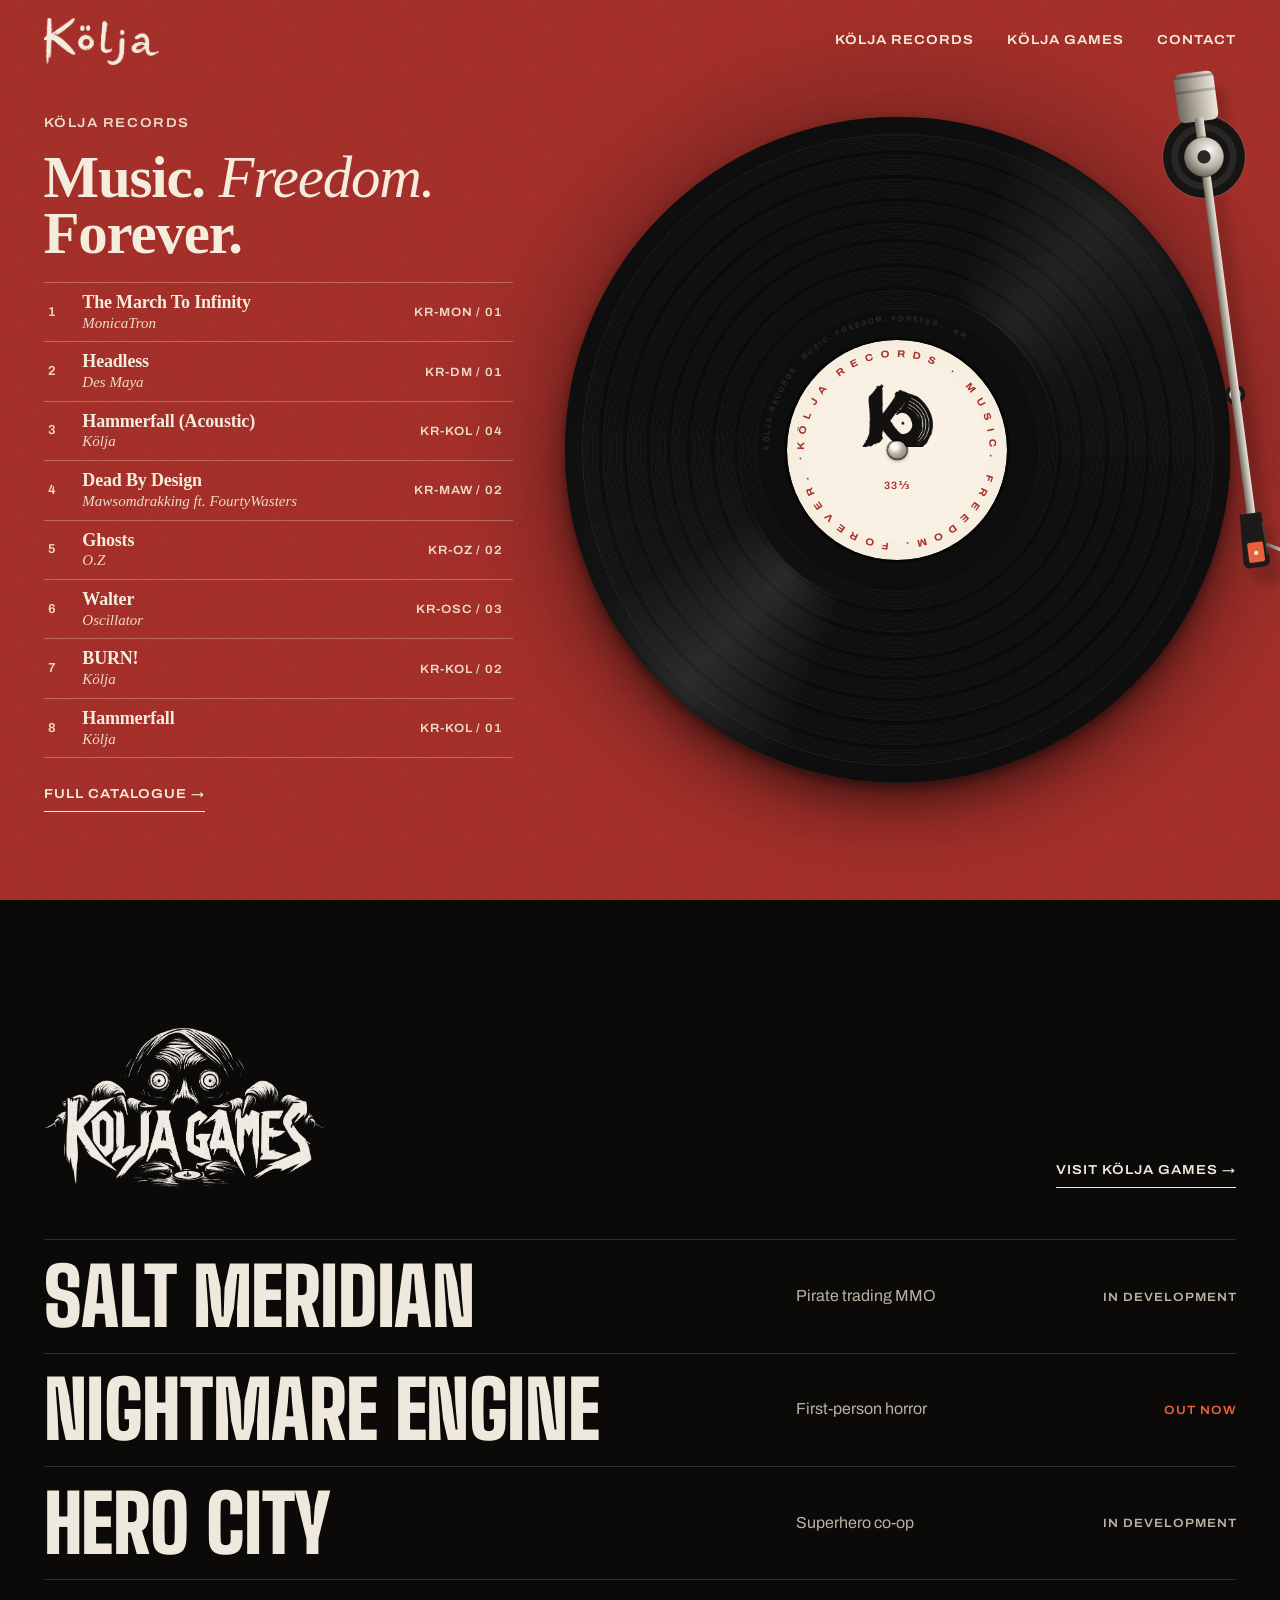
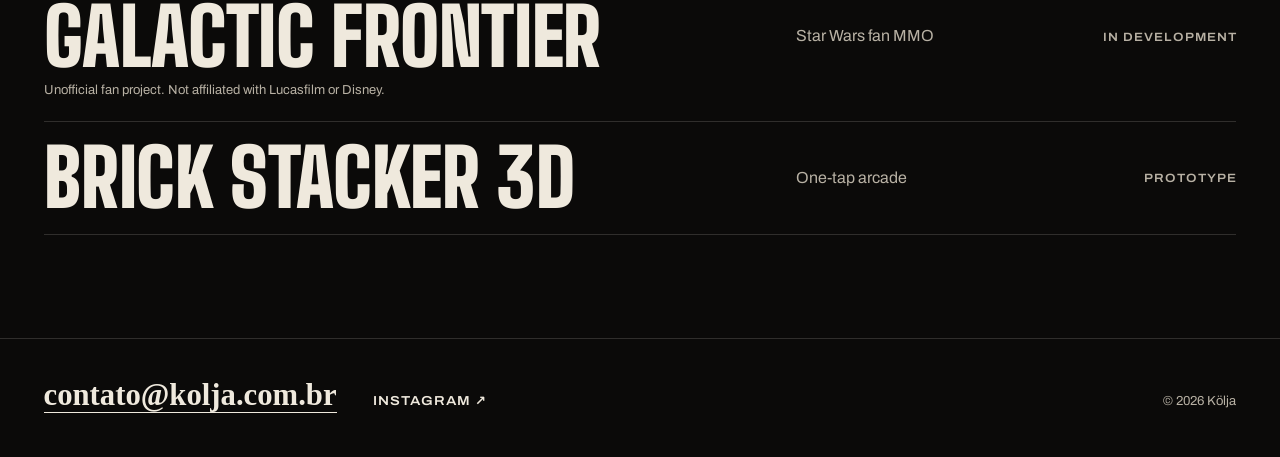
==== commit 2bb3b2eb: "Phones: the video fits its card; the player scrolls into view - The player card's column can no long" ====
--- a/index.html
+++ b/index.html
@@ -17,7 +17,7 @@
 <link rel="preconnect" href="https://fonts.googleapis.com">
 <link rel="preconnect" href="https://fonts.gstatic.com" crossorigin>
 <link href="https://fonts.googleapis.com/css2?family=Archivo:wdth,wght@62..125,300..800&family=Big+Shoulders+Display:wght@700;800;900&display=swap" rel="stylesheet">
-<link rel="stylesheet" href="assets/hub.css?v=6">
+<link rel="stylesheet" href="assets/hub.css?v=9">
 </head>
 <body>
 
@@ -149,6 +149,6 @@
   <p class="foot__fine">© 2026 Kölja</p>
 </footer>
 
-<script src="assets/hub.js?v=6"></script>
+<script src="assets/hub.js?v=9"></script>
 </body>
 </html>
--- a/assets/hub.css
+++ b/assets/hub.css
@@ -61,12 +61,16 @@
 
 /* now playing */
 .player {
-  display: grid; gap: 10px; padding: 10px; border-radius: 10px;
+  display: grid; grid-template-columns: minmax(0, 1fr); gap: 10px; padding: 10px; border-radius: 10px; min-width: 0;
+  container-type: inline-size; scroll-margin: 14px;
   background: rgba(18, 17, 15, .28); border: 1px solid rgba(244, 236, 221, .22);
   animation: rise .5s var(--ease) both;
 }
 @keyframes rise { from { opacity: 0; transform: translateY(10px); } }
-.player__screen { position: relative; aspect-ratio: 16 / 9; min-height: 200px; border-radius: 6px; overflow: hidden; background: #000; }
+.player__screen { /* the card's width, 16:9, never under YouTube's 200px minimum height */
+  position: relative; width: 100%; aspect-ratio: 16 / 9; border-radius: 6px; overflow: hidden; background: #000;
+}
+@supports (height: 1cqw) { .player__screen { aspect-ratio: auto; height: max(200px, 100cqw * 9 / 16); } }
 .player__screen iframe, .player__screen > div { position: absolute; inset: 0; width: 100%; height: 100%; border: 0; }
 .player__bar { display: flex; align-items: center; justify-content: space-between; gap: 12px; padding: 0 4px 2px; }
 .player__now { min-width: 0; display: flex; flex-direction: column; line-height: 1.2; }
@@ -101,8 +105,12 @@
   content: ""; position: absolute; left: 3px; top: 1px; border-style: solid; border-width: 7px 0 7px 12px;
   border-color: transparent transparent transparent var(--cream);
 }
-.track:hover, .track:focus-visible, .track.is-cued { background: rgba(18, 17, 15, .2); padding-left: 12px; }
-.track:hover .track__state, .track:focus-visible .track__state, .track.is-current .track__state { opacity: 1; }
+.track:focus-visible, .track.is-cued { background: rgba(18, 17, 15, .2); padding-left: 12px; }
+.track:focus-visible .track__state, .track.is-cued .track__state, .track.is-current .track__state { opacity: 1; }
+@media (hover: hover) {
+  .track:hover { background: rgba(18, 17, 15, .2); padding-left: 12px; }
+  .track:hover .track__state { opacity: 1; }
+}
 .track.is-current { background: rgba(18, 17, 15, .28); }
 .track.is-current .track__no { color: var(--cream); }
 .track.is-current.is-playing .track__state::before { /* equaliser */
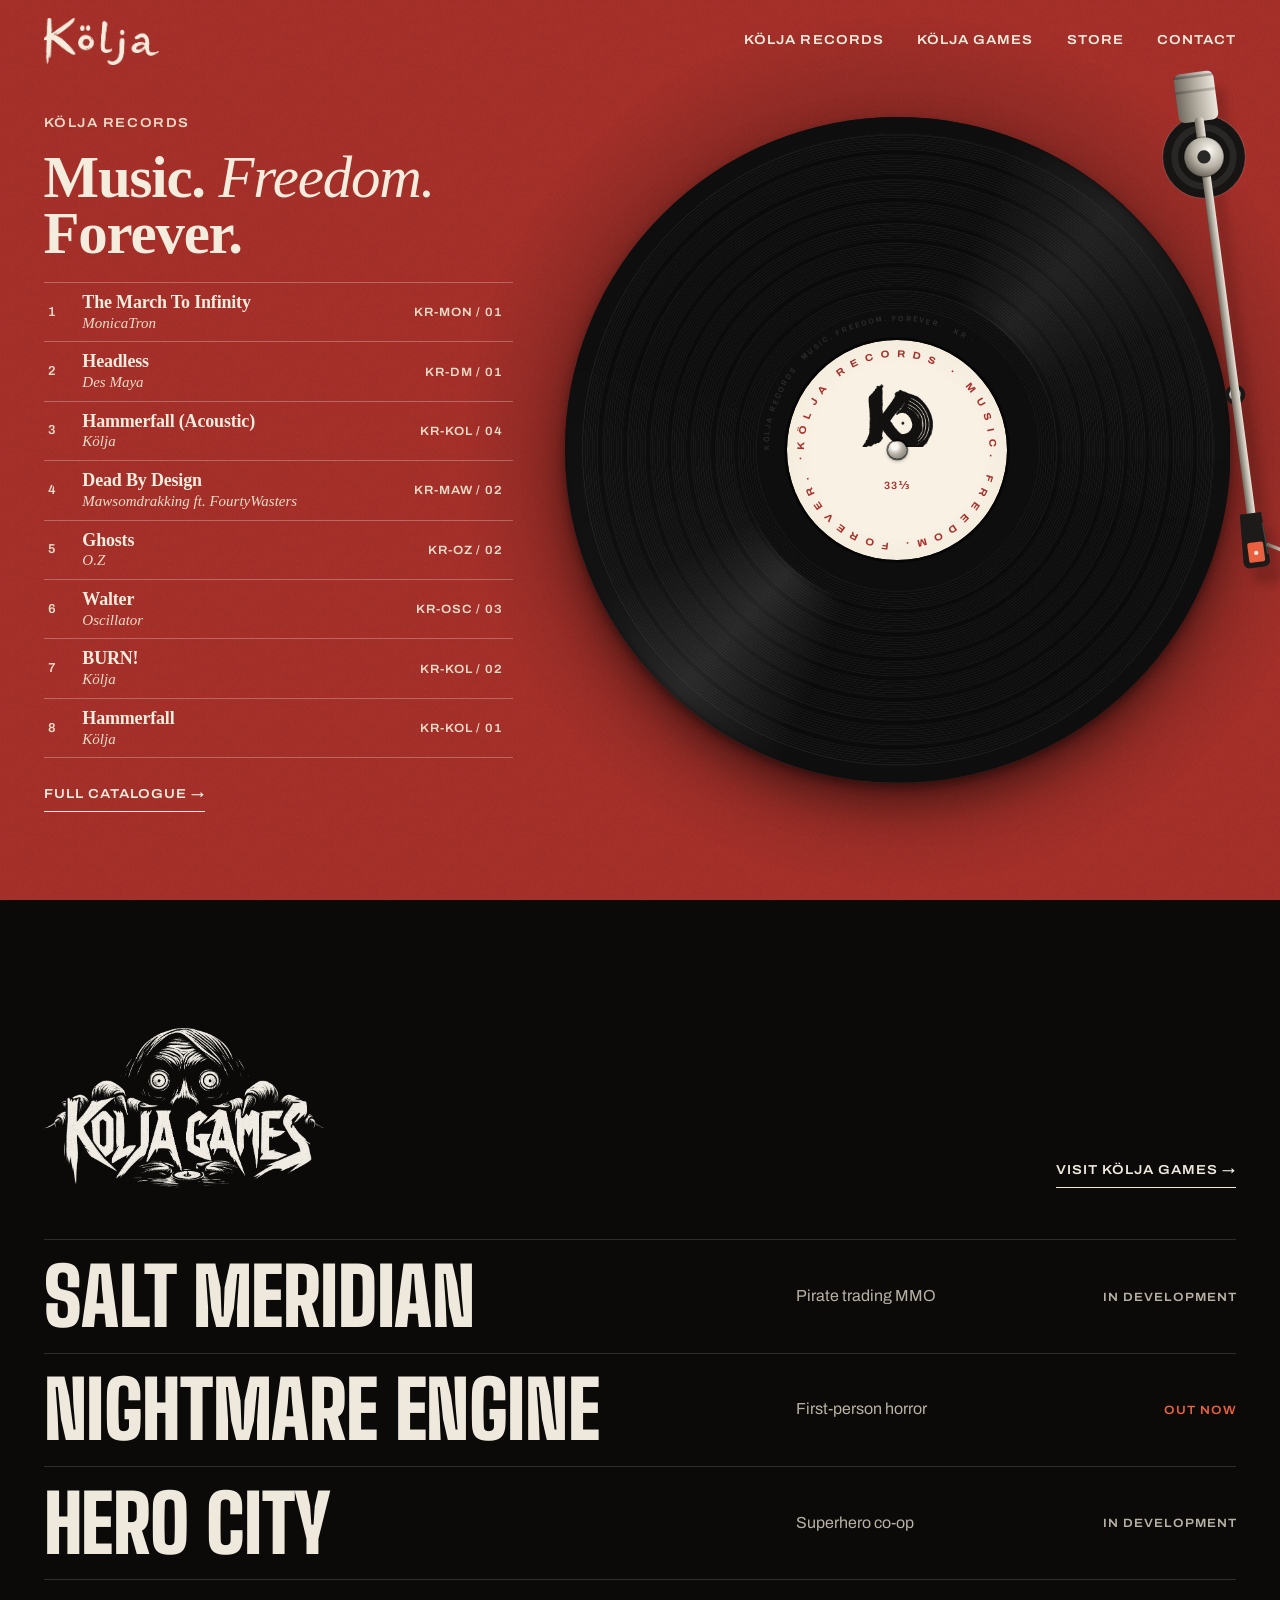
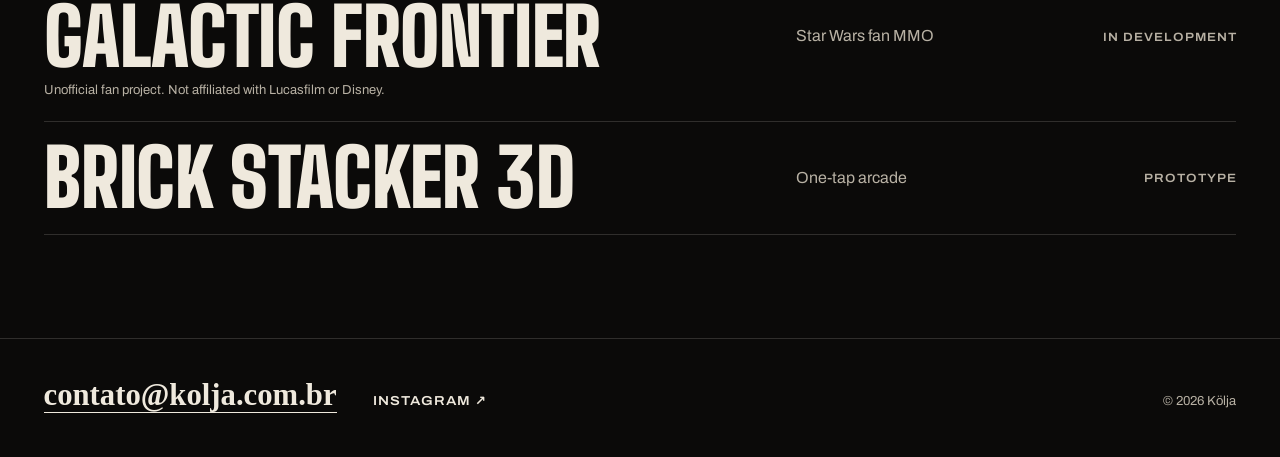
==== commit 78cbfc6c: "Kölja Store goes live at /store/: Comprar by e-mail until PIX is automatic, Store in the nav, /loja/" ====
--- a/index.html
+++ b/index.html
@@ -26,6 +26,7 @@
   <nav class="top__nav" aria-label="Kölja">
     <a href="records/"><span class="nav-long">Kölja </span>Records</a>
     <a href="games/"><span class="nav-long">Kölja </span>Games</a>
+    <a href="store/">Store</a>
     <a href="#contact">Contact</a>
   </nav>
 </header>
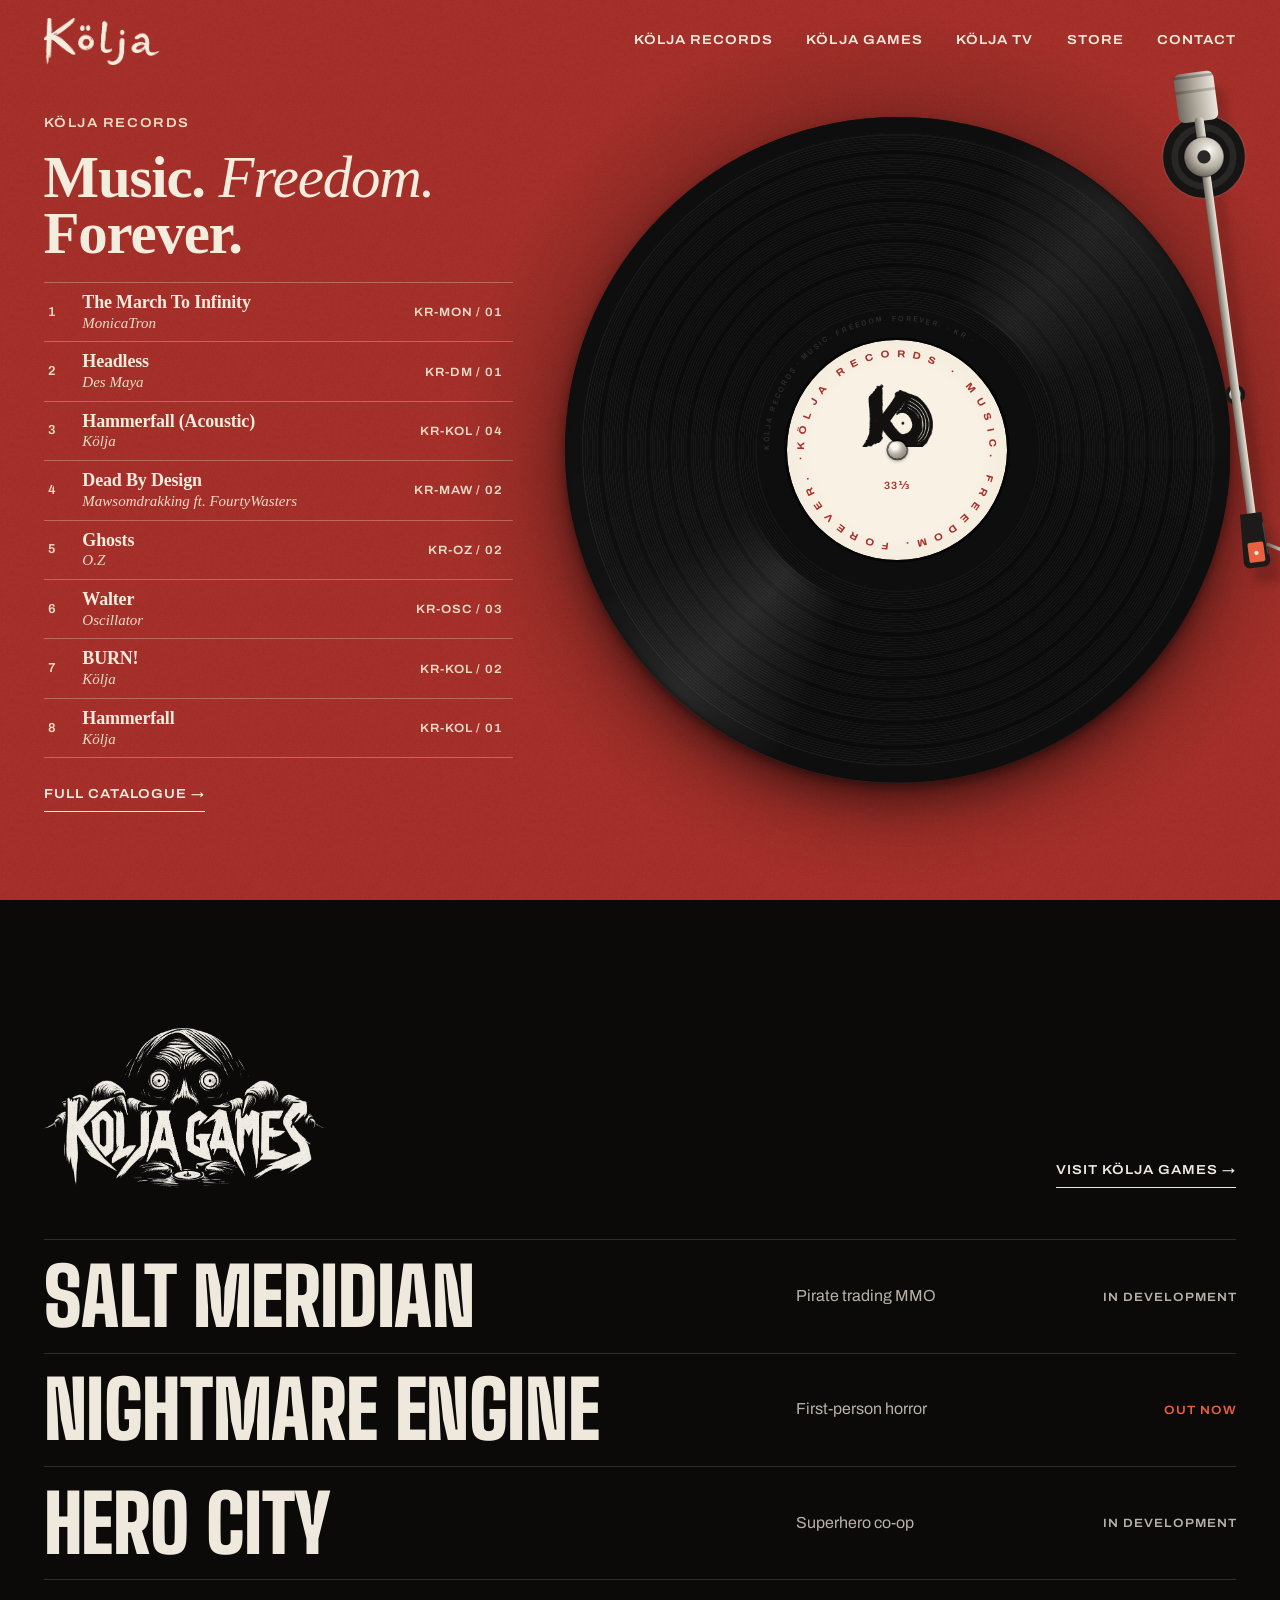
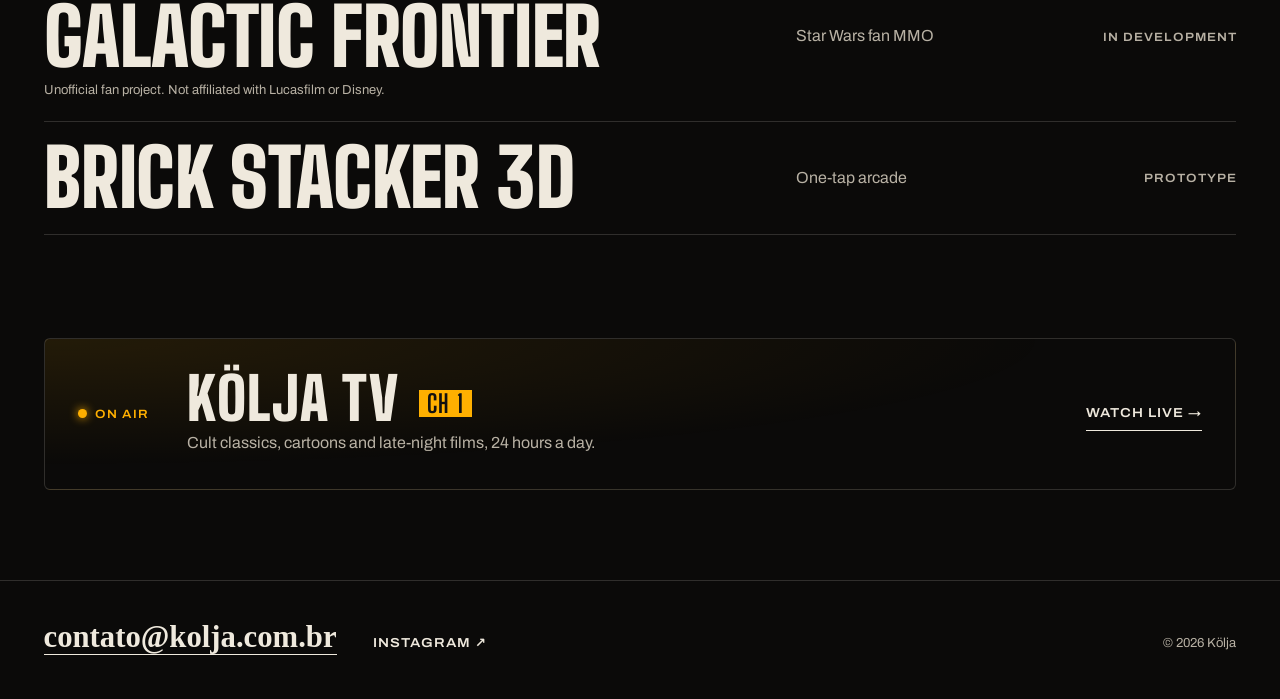
==== commit 9f4a7d05: "Add KÖLJA TV to the home page Co-Authored-By: Claude Opus 5.5 <noreply@anthropic.com>" ====
--- a/index.html
+++ b/index.html
@@ -17,7 +17,7 @@
 <link rel="preconnect" href="https://fonts.googleapis.com">
 <link rel="preconnect" href="https://fonts.gstatic.com" crossorigin>
 <link href="https://fonts.googleapis.com/css2?family=Archivo:wdth,wght@62..125,300..800&family=Big+Shoulders+Display:wght@700;800;900&display=swap" rel="stylesheet">
-<link rel="stylesheet" href="assets/hub.css?v=9">
+<link rel="stylesheet" href="assets/hub.css?v=10">
 </head>
 <body>
 
@@ -26,6 +26,7 @@
   <nav class="top__nav" aria-label="Kölja">
     <a href="records/"><span class="nav-long">Kölja </span>Records</a>
     <a href="games/"><span class="nav-long">Kölja </span>Games</a>
+    <a href="https://tv.kolja.com.br/"><span class="nav-long">Kölja </span>TV</a>
     <a href="store/">Store</a>
     <a href="#contact">Contact</a>
   </nav>
@@ -141,6 +142,14 @@
     </ul>
     <img class="games__preview" src="games/salt-meridian/media/shots/dusk-sm.jpg" alt="" aria-hidden="true">
   </section>
+  <section class="tv" id="tv" aria-labelledby="tv-title">
+    <a class="tv__link" href="https://tv.kolja.com.br/ao-vivo/">
+      <span class="tv__air"><span class="tv__dot" aria-hidden="true"></span>On air</span>
+      <h2 class="tv__name" id="tv-title">Kölja TV <b>Ch 1</b></h2>
+      <span class="tv__line">Cult classics, cartoons and late-night films, 24 hours a day.</span>
+      <span class="tv__more">Watch live <span aria-hidden="true">→</span></span>
+    </a>
+  </section>
 </main>
 
 <footer class="foot" id="contact">
--- a/assets/hub.css
+++ b/assets/hub.css
@@ -237,6 +237,38 @@
 .games__preview.is-on { opacity: 1; transform: translate(var(--px), var(--py)) rotate(-3deg); }
 @media (hover: none) { .games__preview { display: none; } }
 
+/* ------------------------------------------------------------------ tv */
+.tv { background: var(--night); color: var(--bone); padding: 0 var(--gutter) clamp(56px, 7vw, 96px); }
+.tv__link {
+  --amber: #ffb000;
+  display: grid; grid-template-columns: auto minmax(0, 1fr) auto; grid-template-areas: "air name more" "air line more";
+  align-items: center; column-gap: clamp(20px, 3vw, 44px); row-gap: 6px;
+  padding: clamp(22px, 2.6vw, 34px) clamp(20px, 2.6vw, 36px); text-decoration: none;
+  border: 1px solid rgba(239, 233, 221, .16); border-radius: 6px;
+  background: radial-gradient(ellipse at 0% 0%, rgba(255, 176, 0, .10), transparent 60%);
+  transition: border-color .25s;
+}
+.tv__link:hover, .tv__link:focus-visible { border-color: var(--amber); }
+.tv__air {
+  grid-area: air; display: inline-flex; align-items: center; gap: 8px;
+  font: 600 12px/1 var(--ui); font-stretch: 110%; letter-spacing: .1em; text-transform: uppercase; color: var(--amber);
+}
+.tv__dot { width: 9px; height: 9px; border-radius: 50%; background: var(--amber); box-shadow: 0 0 10px var(--amber); animation: tv-blink 1.6s steps(2, jump-none) infinite; }
+@keyframes tv-blink { 50% { opacity: .25; } }
+.tv__name { grid-area: name; font: 900 clamp(34px, 4.6vw, 72px)/.9 var(--display); text-transform: uppercase; letter-spacing: .02em; }
+.tv__name b { display: inline-block; vertical-align: middle; margin-left: .3em; padding: .12em .3em .06em; font-size: .42em; letter-spacing: .06em; background: var(--amber); color: var(--ink); }
+.tv__line { grid-area: line; font-size: 16px; color: var(--bone-2); }
+.tv__more {
+  grid-area: more; font: 600 13px/1 var(--ui); font-stretch: 112%; letter-spacing: .08em; text-transform: uppercase;
+  padding: 10px 0; border-bottom: 1px solid var(--bone); white-space: nowrap;
+}
+.tv__more span { display: inline-block; transition: transform .3s var(--ease); }
+.tv__link:hover .tv__more span { transform: translateX(6px); }
+@media (max-width: 720px) {
+  .tv__link { grid-template-columns: minmax(0, 1fr); grid-template-areas: "air" "name" "line" "more"; row-gap: 10px; }
+  .tv__more { justify-self: start; margin-top: 6px; }
+}
+
 /* ------------------------------------------------------------------ footer */
 .foot {
   display: flex; flex-wrap: wrap; align-items: baseline; gap: 16px 36px;
@@ -276,6 +308,11 @@
   .game__note { grid-column: 2; grid-row: 4; }
   .foot__fine { margin-left: 0; width: 100%; }
 }
+@media (max-width: 420px) {
+  .top { gap: 12px; }
+  .top__nav { gap: 10px; }
+  .top__nav a { font-size: 11.5px; letter-spacing: .04em; }
+}
 @media (prefers-reduced-motion: reduce) {
   *, *::before, *::after { animation: none !important; transition-duration: .01ms !important; transition-delay: 0s !important; }
   html { scroll-behavior: auto; }
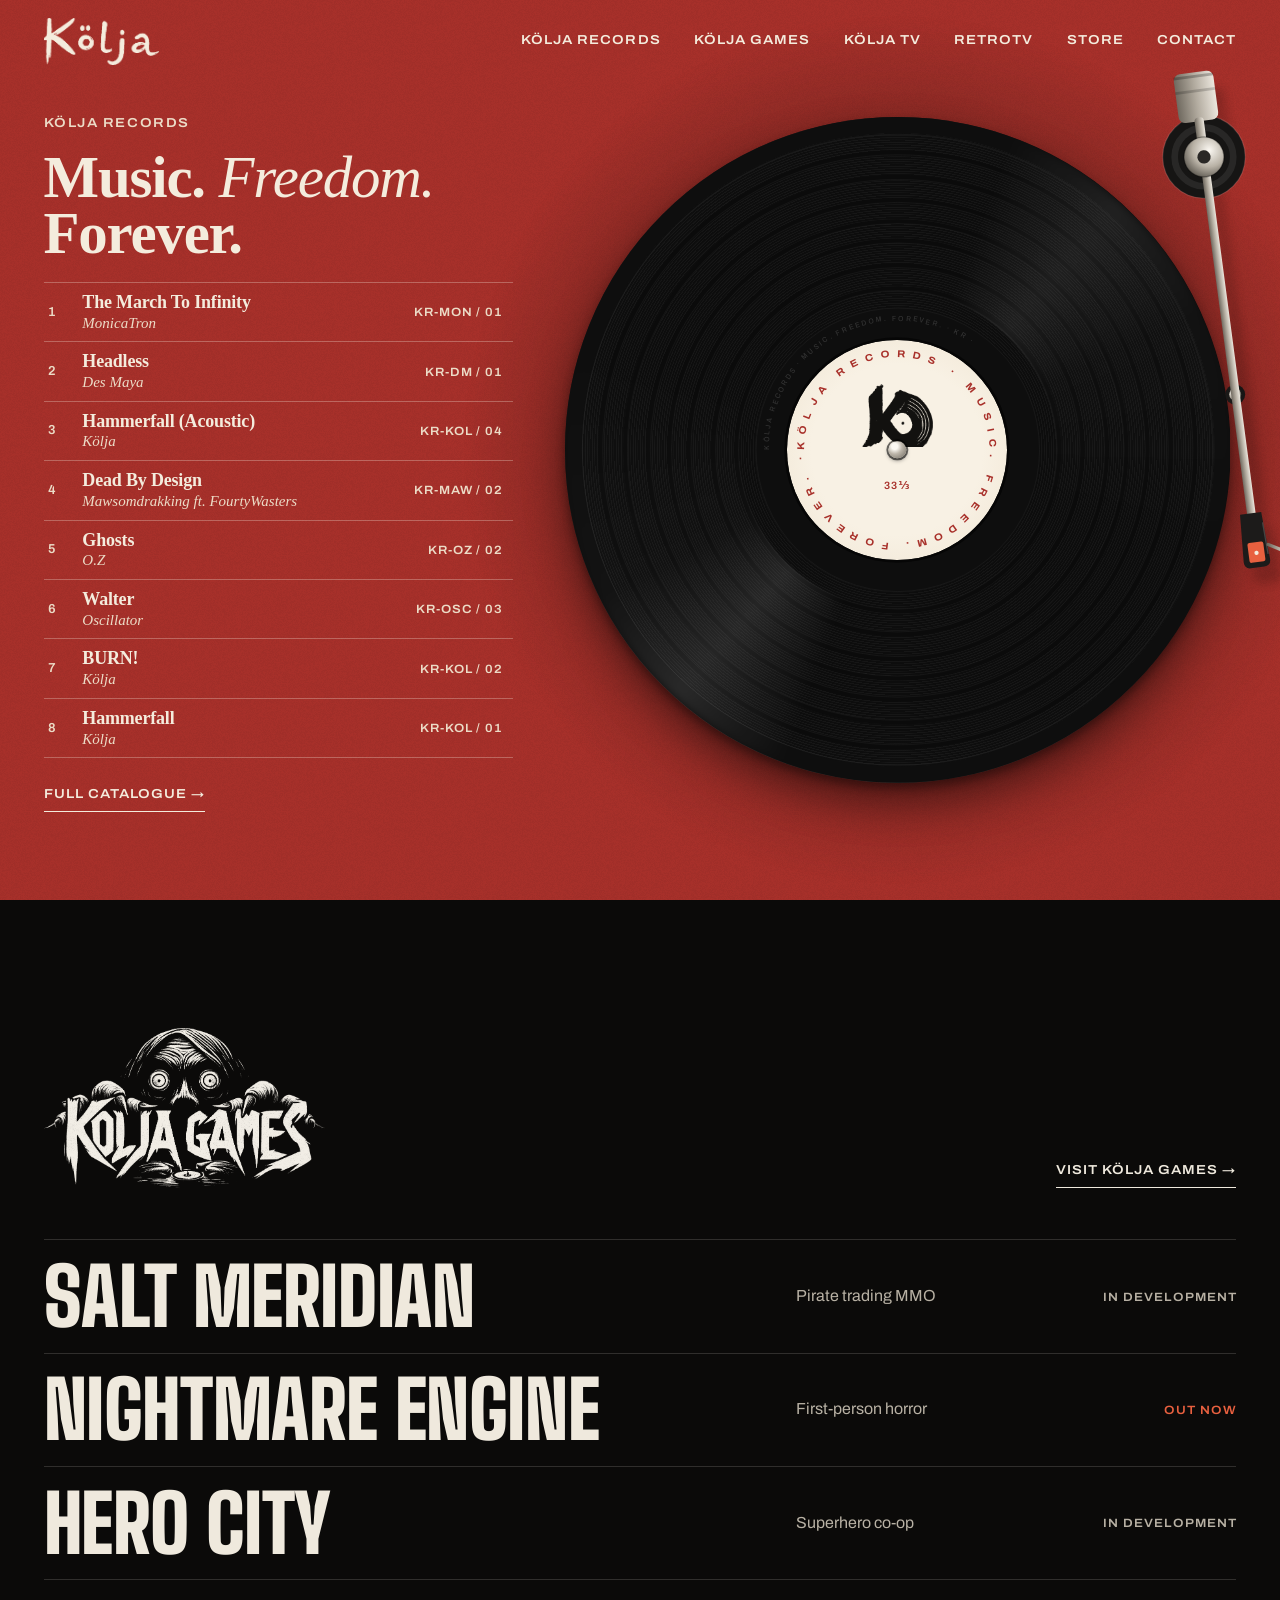
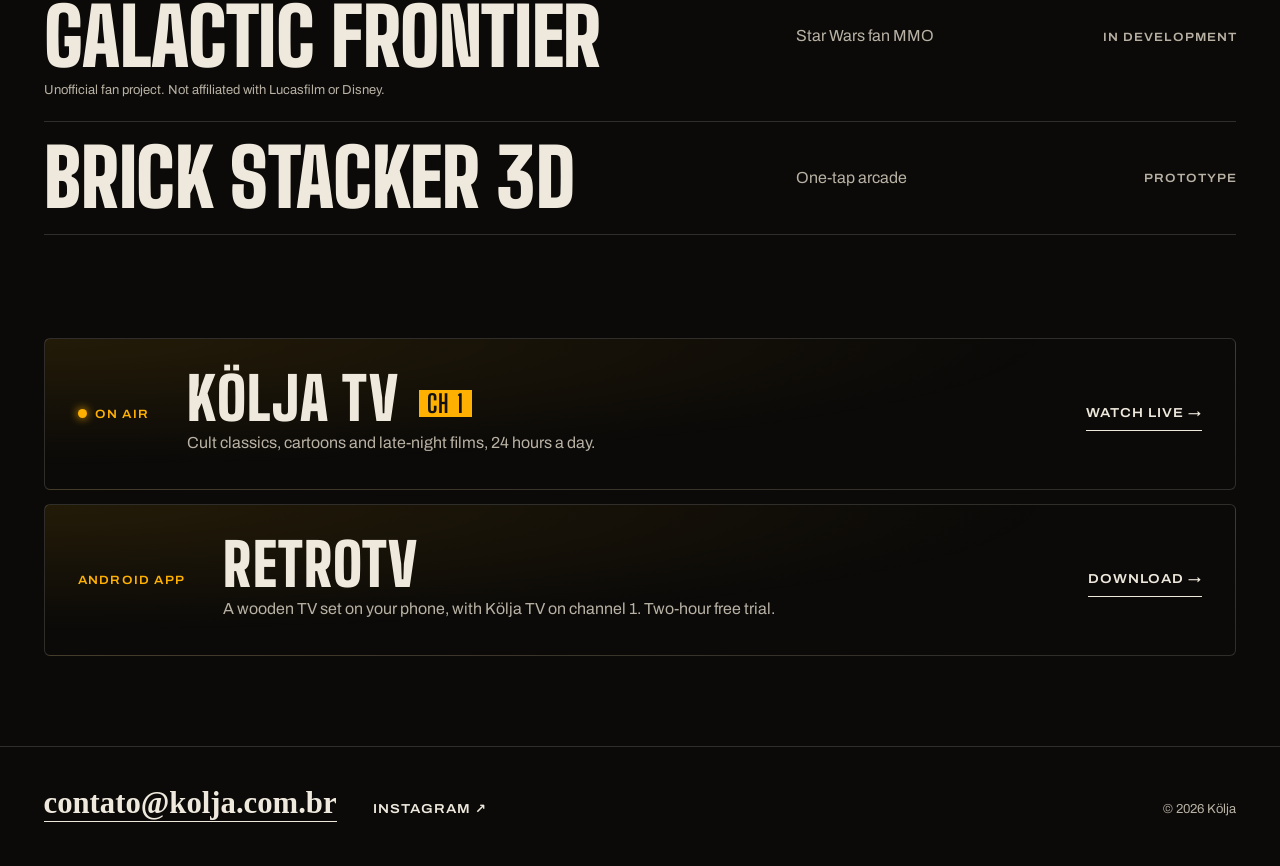
==== commit 6ddb2f2b: "Add the Retrotv page with the APK download; link it from the home page and the store Co-Authored-By:" ====
--- a/index.html
+++ b/index.html
@@ -17,7 +17,7 @@
 <link rel="preconnect" href="https://fonts.googleapis.com">
 <link rel="preconnect" href="https://fonts.gstatic.com" crossorigin>
 <link href="https://fonts.googleapis.com/css2?family=Archivo:wdth,wght@62..125,300..800&family=Big+Shoulders+Display:wght@700;800;900&display=swap" rel="stylesheet">
-<link rel="stylesheet" href="assets/hub.css?v=10">
+<link rel="stylesheet" href="assets/hub.css?v=11">
 </head>
 <body>
 
@@ -27,6 +27,7 @@
     <a href="records/"><span class="nav-long">Kölja </span>Records</a>
     <a href="games/"><span class="nav-long">Kölja </span>Games</a>
     <a href="https://tv.kolja.com.br/"><span class="nav-long">Kölja </span>TV</a>
+    <a class="nav-app" href="retrotv/">Retrotv</a>
     <a href="store/">Store</a>
     <a href="#contact">Contact</a>
   </nav>
@@ -149,6 +150,12 @@
       <span class="tv__line">Cult classics, cartoons and late-night films, 24 hours a day.</span>
       <span class="tv__more">Watch live <span aria-hidden="true">→</span></span>
     </a>
+    <a class="tv__link tv__link--app" href="retrotv/">
+      <span class="tv__air">Android app</span>
+      <h2 class="tv__name">Retrotv</h2>
+      <span class="tv__line">A wooden TV set on your phone, with Kölja TV on channel 1. Two-hour free trial.</span>
+      <span class="tv__more">Download <span aria-hidden="true">→</span></span>
+    </a>
   </section>
 </main>
 
--- a/assets/hub.css
+++ b/assets/hub.css
@@ -317,3 +317,5 @@
   *, *::before, *::after { animation: none !important; transition-duration: .01ms !important; transition-delay: 0s !important; }
   html { scroll-behavior: auto; }
 }
+.tv__link + .tv__link { margin-top: 14px; }
+@media (max-width: 460px) { .top__nav .nav-app { display: none; } }
